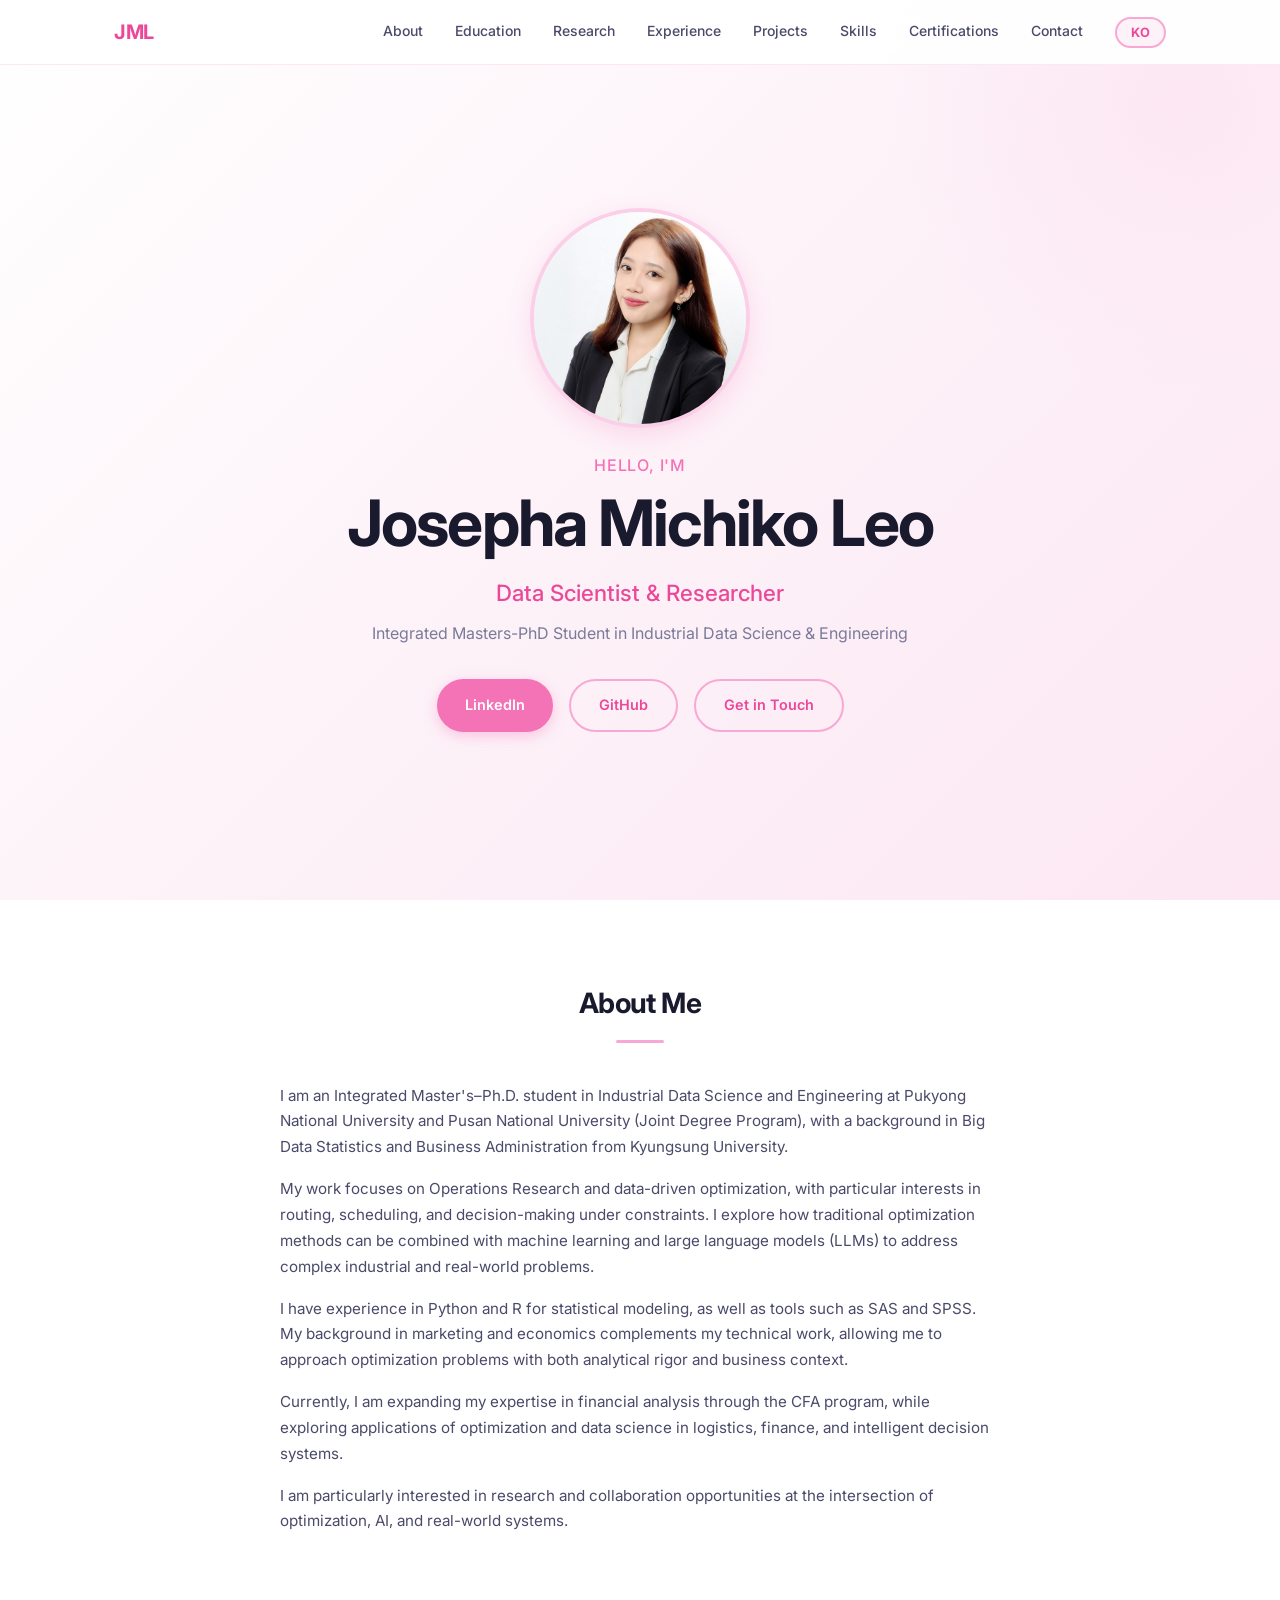
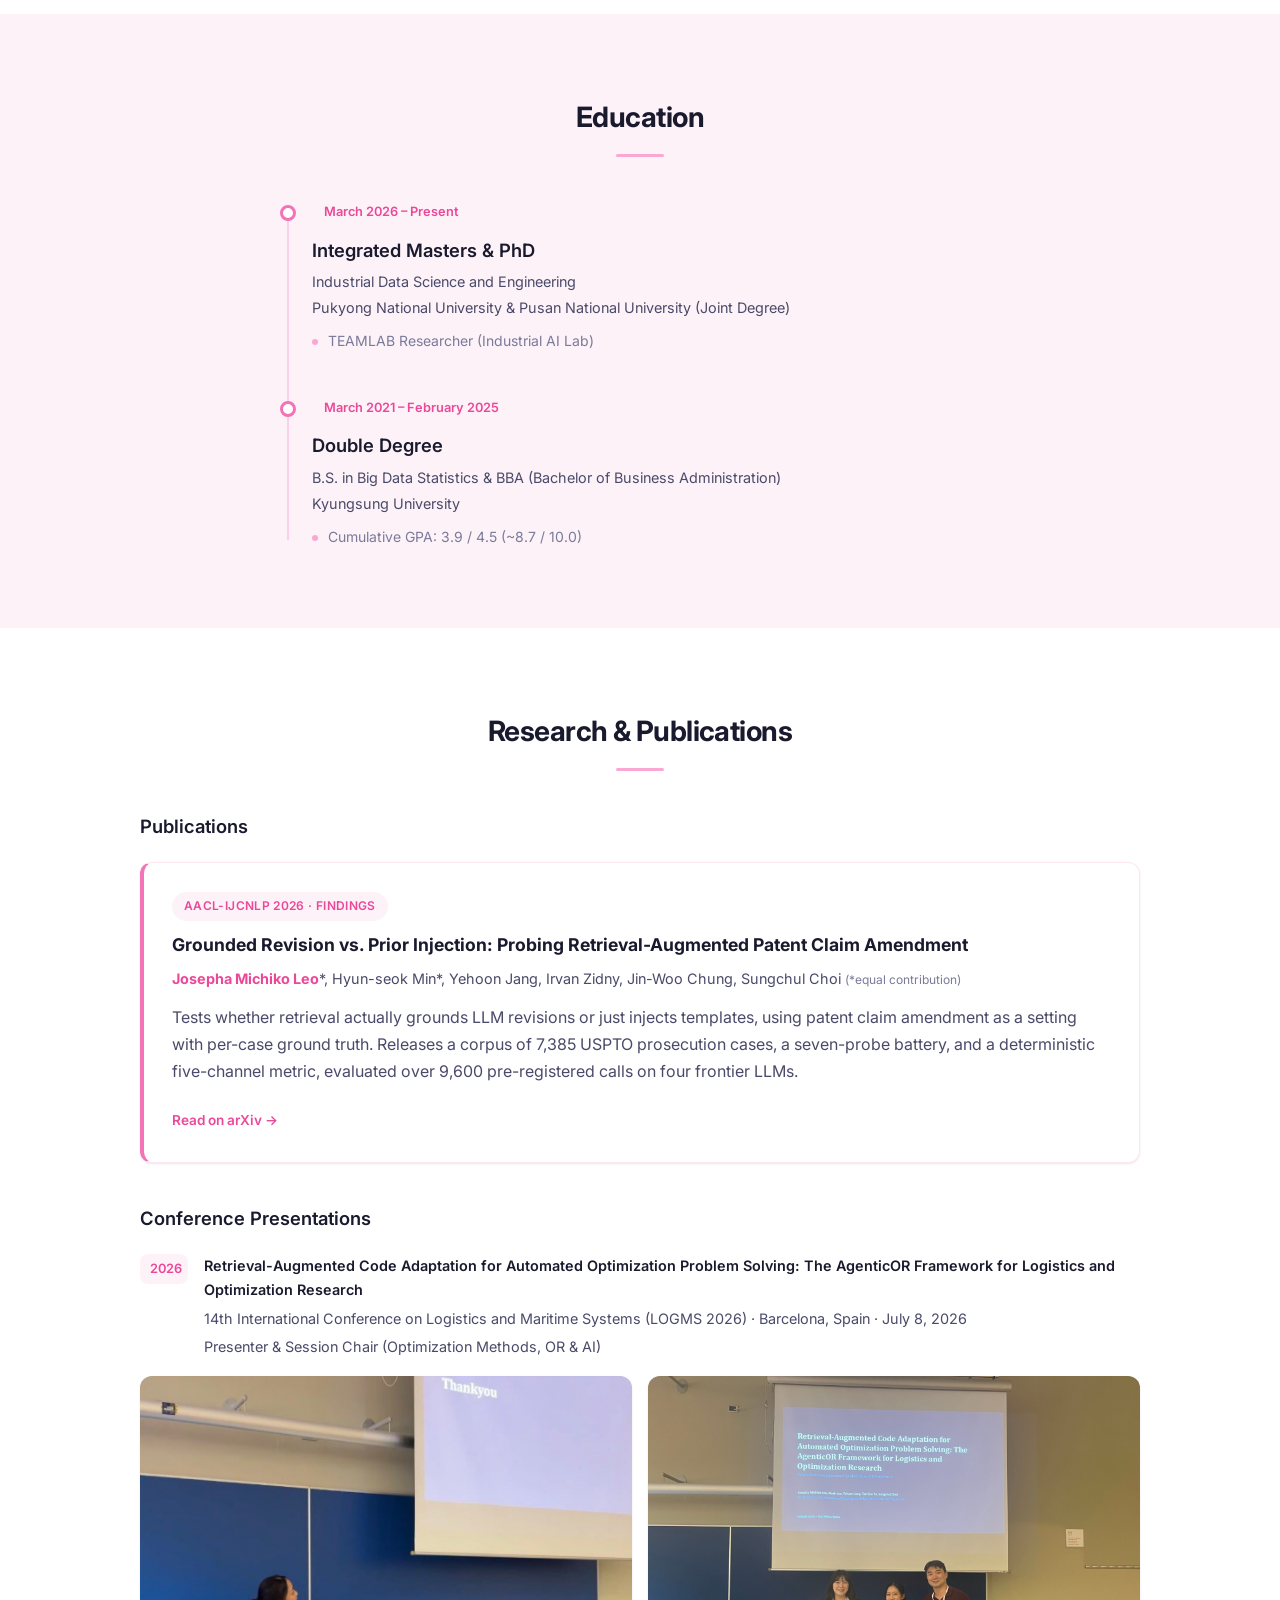
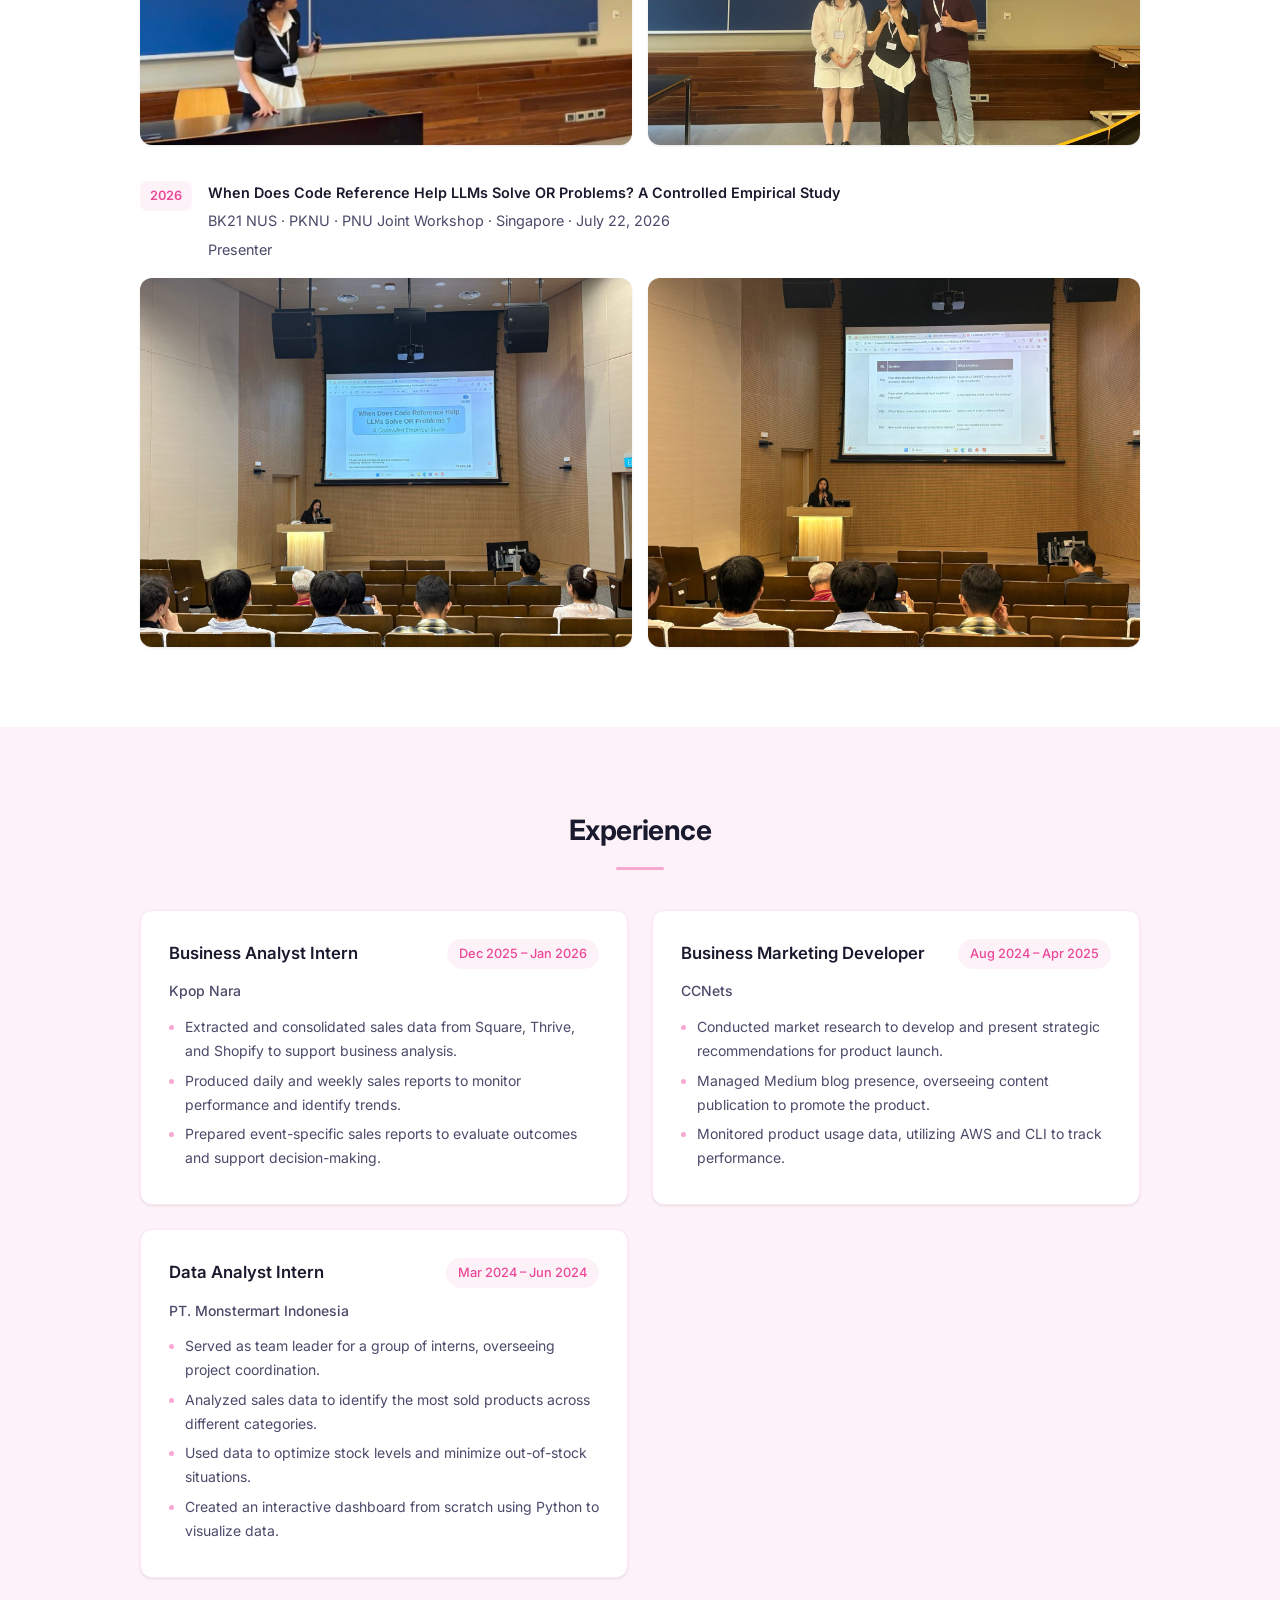
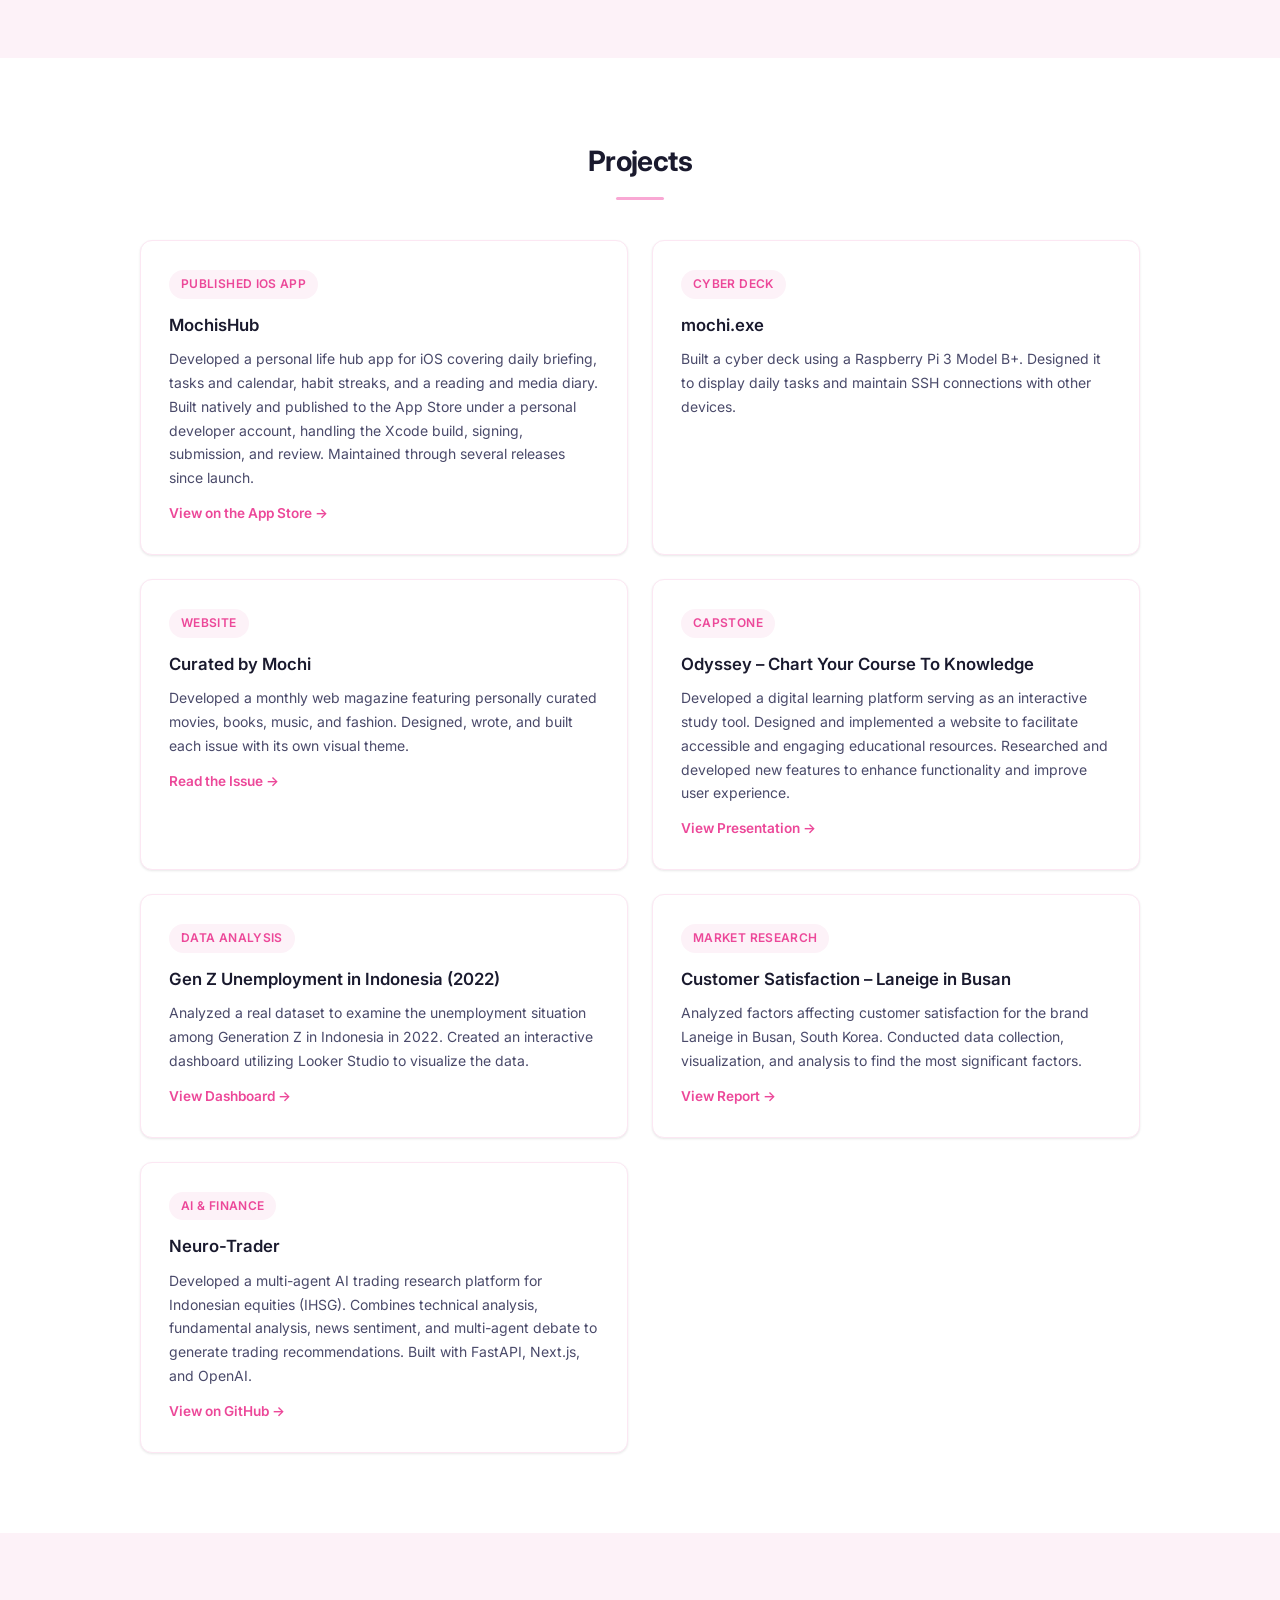
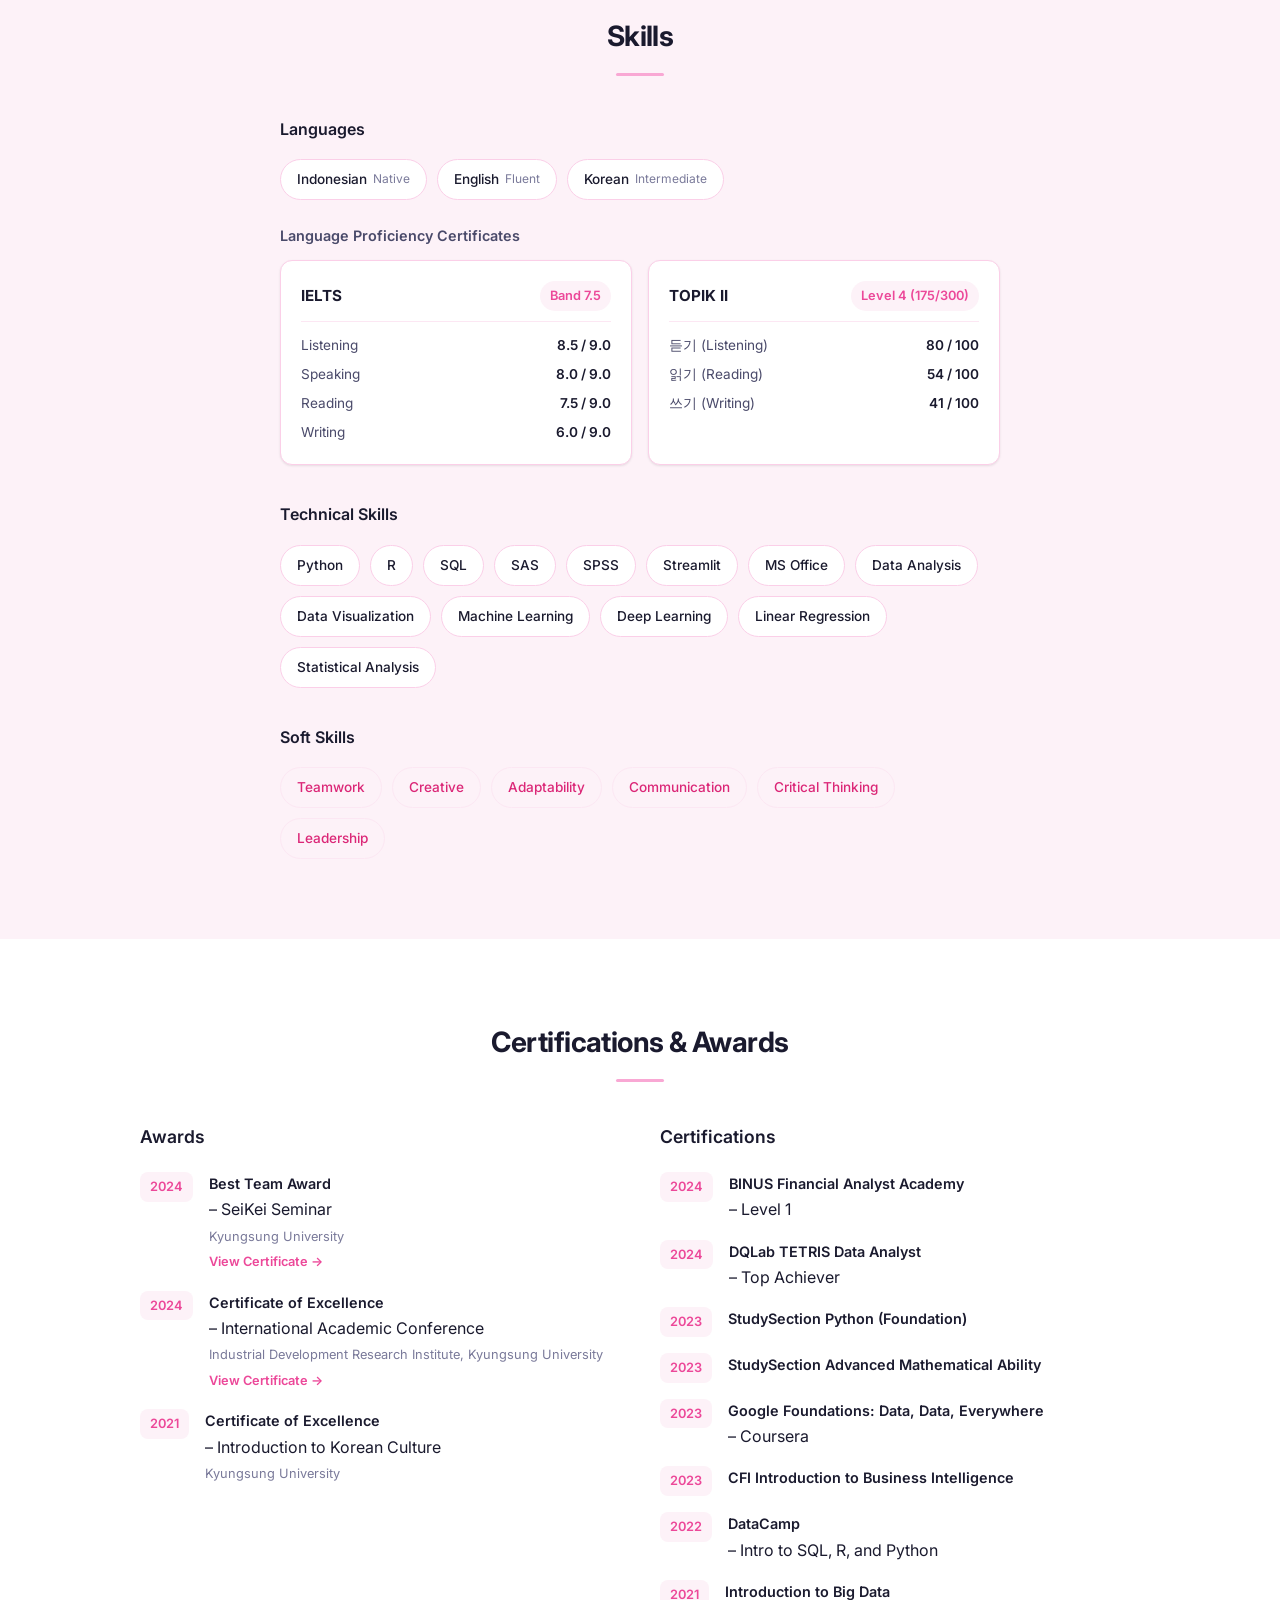
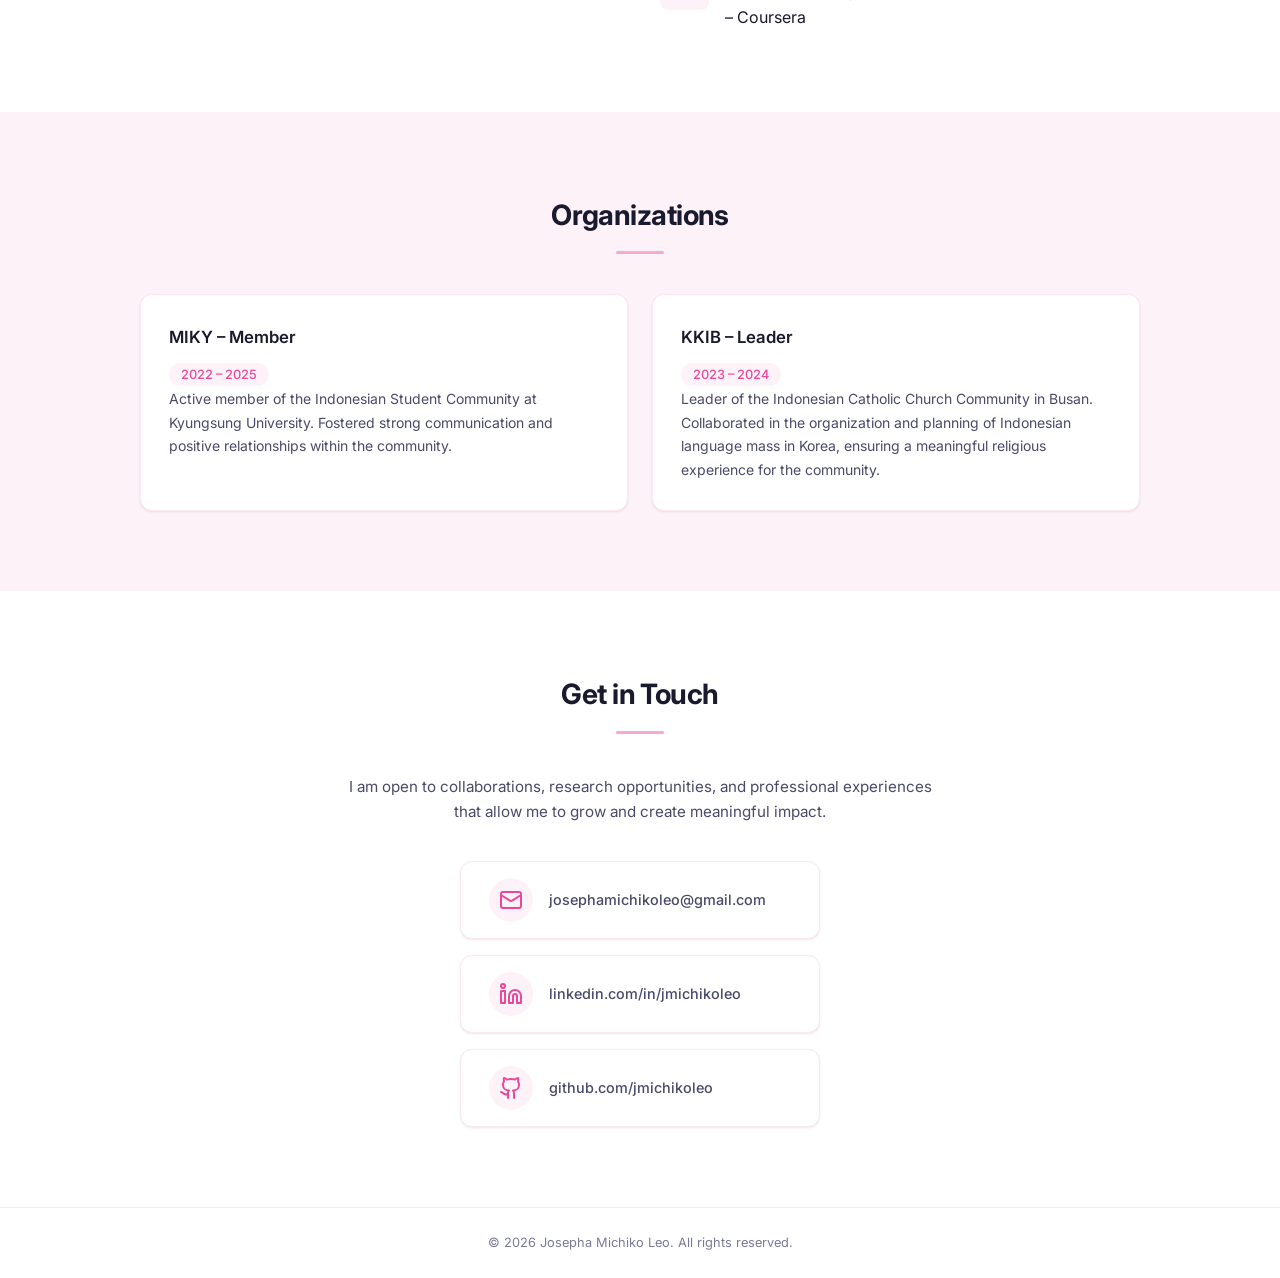
==== index.html @ e50568e0 "Match MochisHub, mochi.exe, Curated wording to resume style of other projects Co-Authored-By: Claude" ====
<!DOCTYPE html>
<html lang="en">
<head>
  <meta charset="UTF-8">
  <meta name="viewport" content="width=device-width, initial-scale=1.0">
  <title>Josepha Michiko Leo | Data Scientist & Researcher</title>
  <link rel="stylesheet" href="style.css">
  <link rel="preconnect" href="https://fonts.googleapis.com">
  <link rel="preconnect" href="https://fonts.gstatic.com" crossorigin>
  <link href="https://fonts.googleapis.com/css2?family=Inter:wght@300;400;500;600;700&display=swap" rel="stylesheet">
</head>
<body>

  <!-- Navigation -->
  <nav class="navbar" id="navbar">
    <div class="nav-container">
      <a href="#hero" class="nav-logo">JML</a>
      <button class="nav-toggle" id="navToggle" aria-label="Toggle navigation">
        <span></span>
        <span></span>
        <span></span>
      </button>
      <ul class="nav-links" id="navLinks">
        <li><a href="#about" data-i18n="nav.about">About</a></li>
        <li><a href="#education" data-i18n="nav.education">Education</a></li>
        <li><a href="#research" data-i18n="nav.research">Research</a></li>
        <li><a href="#experience" data-i18n="nav.experience">Experience</a></li>
        <li><a href="#projects" data-i18n="nav.projects">Projects</a></li>
        <li><a href="#skills" data-i18n="nav.skills">Skills</a></li>
        <li><a href="#certifications" data-i18n="nav.certifications">Certifications</a></li>
        <li><a href="#contact" data-i18n="nav.contact">Contact</a></li>
        <li>
          <button class="lang-toggle" id="langToggle" aria-label="Translate to Korean">
            <span class="lang-toggle-text">KO</span>
          </button>
        </li>
      </ul>
    </div>
  </nav>

  <!-- Hero -->
  <section class="hero" id="hero">
    <div class="hero-content">
      <div class="hero-photo">
        <img src="assets/profilepicture-web.jpg" alt="Josepha Michiko Leo">
      </div>
      <p class="hero-greeting" data-i18n="hero.greeting">Hello, I'm</p>
      <h1 class="hero-name">Josepha Michiko Leo</h1>
      <p class="hero-title" data-i18n="hero.title">Data Scientist & Researcher</p>
      <p class="hero-subtitle" data-i18n="hero.subtitle">Integrated Masters-PhD Student in Industrial Data Science & Engineering</p>
      <div class="hero-links">
        <a href="https://www.linkedin.com/in/jmichikoleo/" target="_blank" class="btn btn-primary">LinkedIn</a>
        <a href="https://github.com/jmichikoleo" target="_blank" class="btn btn-outline">GitHub</a>
        <a href="mailto:josephamichikoleo@gmail.com" class="btn btn-outline" data-i18n="hero.contact">Get in Touch</a>
      </div>
    </div>
    <div class="hero-decoration"></div>
  </section>

  <!-- About -->
  <section class="section" id="about">
    <div class="container">
      <h2 class="section-title" data-i18n="about.title">About Me</h2>
      <div class="about-content">
        <p data-i18n="about.p1">I am an Integrated Master's&ndash;Ph.D. student in Industrial Data Science and Engineering at Pukyong National University and Pusan National University (Joint Degree Program), with a background in Big Data Statistics and Business Administration from Kyungsung University.</p>
        <p data-i18n="about.p2">My work focuses on Operations Research and data-driven optimization, with particular interests in routing, scheduling, and decision-making under constraints. I explore how traditional optimization methods can be combined with machine learning and large language models (LLMs) to address complex industrial and real-world problems.</p>
        <p data-i18n="about.p3">I have experience in Python and R for statistical modeling, as well as tools such as SAS and SPSS. My background in marketing and economics complements my technical work, allowing me to approach optimization problems with both analytical rigor and business context.</p>
        <p data-i18n="about.p4">Currently, I am expanding my expertise in financial analysis through the CFA program, while exploring applications of optimization and data science in logistics, finance, and intelligent decision systems.</p>
        <p data-i18n="about.p5">I am particularly interested in research and collaboration opportunities at the intersection of optimization, AI, and real-world systems.</p>
      </div>
    </div>
  </section>

  <!-- Education -->
  <section class="section section-alt" id="education">
    <div class="container">
      <h2 class="section-title" data-i18n="edu.title">Education</h2>
      <div class="timeline">
        <div class="timeline-item fade-in">
          <div class="timeline-marker"></div>
          <div class="timeline-content">
            <span class="timeline-date" data-i18n="edu.date1">March 2026 &ndash; Present</span>
            <h3 data-i18n="edu.degree1">Integrated Masters & PhD</h3>
            <p class="timeline-place" data-i18n="edu.field1">Industrial Data Science and Engineering</p>
            <p class="timeline-place" data-i18n="edu.school1">Pukyong National University & Pusan National University (Joint Degree)</p>
            <ul>
              <li data-i18n="edu.detail1">TEAMLAB Researcher (Industrial AI Lab)</li>
            </ul>
          </div>
        </div>
        <div class="timeline-item fade-in">
          <div class="timeline-marker"></div>
          <div class="timeline-content">
            <span class="timeline-date" data-i18n="edu.date2">March 2021 &ndash; February 2025</span>
            <h3 data-i18n="edu.degree2">Double Degree</h3>
            <p class="timeline-place" data-i18n="edu.field2">B.S. in Big Data Statistics & BBA (Bachelor of Business Administration)</p>
            <p class="timeline-place" data-i18n="edu.school2">Kyungsung University</p>
            <ul>
              <li data-i18n="edu.detail2">Cumulative GPA: 3.9 / 4.5 (~8.7 / 10.0)</li>
            </ul>
          </div>
        </div>
      </div>
    </div>
  </section>

  <!-- Research & Publications -->
  <section class="section" id="research">
    <div class="container">
      <h2 class="section-title" data-i18n="research.title">Research & Publications</h2>

      <h3 class="subsection-title" data-i18n="research.pubs">Publications</h3>
      <div class="pub-card fade-in">
        <div class="card-tag" data-i18n="research.pub1.venue">AACL-IJCNLP 2026 &middot; Findings</div>
        <h3>Grounded Revision vs. Prior Injection: Probing Retrieval-Augmented Patent Claim Amendment</h3>
        <p class="pub-authors"><strong>Josepha Michiko Leo</strong>*, Hyun-seok Min*, Yehoon Jang, Irvan Zidny, Jin-Woo Chung, Sungchul Choi <small>(*equal contribution)</small></p>
        <p data-i18n="research.pub1.desc">Tests whether retrieval actually grounds LLM revisions or just injects templates, using patent claim amendment as a setting with per-case ground truth. Releases a corpus of 7,385 USPTO prosecution cases, a seven-probe battery, and a deterministic five-channel metric, evaluated over 9,600 pre-registered calls on four frontier LLMs.</p>
        <a href="https://arxiv.org/abs/2609.36550" target="_blank" class="card-link" data-i18n="research.pub1.link">Read on arXiv &rarr;</a>
      </div>

      <h3 class="subsection-title" data-i18n="research.talks">Conference Presentations</h3>
      <div class="talk-list">
        <div class="talk fade-in">
          <div class="cert-item">
            <span class="cert-year">2026</span>
            <div>
              <strong>Retrieval-Augmented Code Adaptation for Automated Optimization Problem Solving: The AgenticOR Framework for Logistics and Optimization Research</strong>
              <p data-i18n="research.talk1.venue">14th International Conference on Logistics and Maritime Systems (LOGMS 2026) &middot; Barcelona, Spain &middot; July 8, 2026</p>
              <p data-i18n="research.talk1.role">Presenter &amp; Session Chair (Optimization Methods, OR &amp; AI)</p>
            </div>
          </div>
          <div class="photo-gallery">
            <figure><img src="assets/conference/logms-2026-talk.jpg" alt="Presenting at LOGMS 2026 in Barcelona" loading="lazy"></figure>
            <figure><img src="assets/conference/logms-2026-team.jpg" alt="With co-authors after the LOGMS 2026 talk" loading="lazy"></figure>
          </div>
        </div>
        <div class="talk fade-in">
          <div class="cert-item">
            <span class="cert-year">2026</span>
            <div>
              <strong>When Does Code Reference Help LLMs Solve OR Problems? A Controlled Empirical Study</strong>
              <p data-i18n="research.talk2.venue">BK21 NUS &middot; PKNU &middot; PNU Joint Workshop &middot; Singapore &middot; July 22, 2026</p>
              <p data-i18n="research.talk2.role">Presenter</p>
            </div>
          </div>
          <div class="photo-gallery">
            <figure><img src="assets/conference/bk21-singapore-title.jpg" alt="Presenting at the BK21 workshop in Singapore" loading="lazy"></figure>
            <figure><img src="assets/conference/bk21-singapore-talk.jpg" alt="Presenting research questions at the BK21 workshop" loading="lazy"></figure>
          </div>
        </div>
      </div>
    </div>
  </section>

  <!-- Experience -->
  <section class="section section-alt" id="experience">
    <div class="container">
      <h2 class="section-title" data-i18n="exp.title">Experience</h2>
      <div class="cards">
        <div class="card fade-in">
          <div class="card-header">
            <h3 data-i18n="exp.role1">Business Analyst Intern</h3>
            <span class="card-date" data-i18n="exp.date1">Dec 2025 &ndash; Jan 2026</span>
          </div>
          <p class="card-company">Kpop Nara</p>
          <ul>
            <li data-i18n="exp.task1a">Extracted and consolidated sales data from Square, Thrive, and Shopify to support business analysis.</li>
            <li data-i18n="exp.task1b">Produced daily and weekly sales reports to monitor performance and identify trends.</li>
            <li data-i18n="exp.task1c">Prepared event-specific sales reports to evaluate outcomes and support decision-making.</li>
          </ul>
        </div>
        <div class="card fade-in">
          <div class="card-header">
            <h3 data-i18n="exp.role2">Business Marketing Developer</h3>
            <span class="card-date" data-i18n="exp.date2">Aug 2024 &ndash; Apr 2025</span>
          </div>
          <p class="card-company">CCNets</p>
          <ul>
            <li data-i18n="exp.task2a">Conducted market research to develop and present strategic recommendations for product launch.</li>
            <li data-i18n="exp.task2b">Managed Medium blog presence, overseeing content publication to promote the product.</li>
            <li data-i18n="exp.task2c">Monitored product usage data, utilizing AWS and CLI to track performance.</li>
          </ul>
        </div>
        <div class="card fade-in">
          <div class="card-header">
            <h3 data-i18n="exp.role3">Data Analyst Intern</h3>
            <span class="card-date" data-i18n="exp.date3">Mar 2024 &ndash; Jun 2024</span>
          </div>
          <p class="card-company">PT. Monstermart Indonesia</p>
          <ul>
            <li data-i18n="exp.task3a">Served as team leader for a group of interns, overseeing project coordination.</li>
            <li data-i18n="exp.task3b">Analyzed sales data to identify the most sold products across different categories.</li>
            <li data-i18n="exp.task3c">Used data to optimize stock levels and minimize out-of-stock situations.</li>
            <li data-i18n="exp.task3d">Created an interactive dashboard from scratch using Python to visualize data.</li>
          </ul>
        </div>
      </div>
    </div>
  </section>

  <!-- Projects -->
  <section class="section" id="projects">
    <div class="container">
      <h2 class="section-title" data-i18n="proj.title">Projects</h2>
      <div class="cards">
          <div class="card fade-in">
          <div class="card-tag" data-i18n="proj.tag6">Published iOS App</div>
          <h3 data-i18n="proj.name6">MochisHub</h3>
          <p data-i18n="proj.desc6">Developed a personal life hub app for iOS covering daily briefing, tasks and calendar, habit streaks, and a reading and media diary. Built natively and published to the App Store under a personal developer account, handling the Xcode build, signing, submission, and review. Maintained through several releases since launch.</p>
          <a href="https://apps.apple.com/kr/app/mochishub/id6780851975" target="_blank" class="card-link" data-i18n="proj.link6">View on the App Store &rarr;</a>
        </div>
        <div class="card fade-in">
          <div class="card-tag" data-i18n="proj.tag7">Cyber Deck</div>
          <h3>mochi.exe</h3>
          <p data-i18n="proj.desc7">Built a cyber deck using a Raspberry Pi 3 Model B+. Designed it to display daily tasks and maintain SSH connections with other devices.</p>
        </div>
        <div class="card fade-in">
          <div class="card-tag" data-i18n="proj.tag8">Website</div>
          <h3>Curated by Mochi</h3>
          <p data-i18n="proj.desc8">Developed a monthly web magazine featuring personally curated movies, books, music, and fashion. Designed, wrote, and built each issue with its own visual theme.</p>
          <a href="https://curated-by-mochi.vercel.app" target="_blank" class="card-link" data-i18n="proj.link8">Read the Issue &rarr;</a>
        </div>
        <div class="card fade-in">
          <div class="card-tag" data-i18n="proj.tag1">Capstone</div>
          <h3 data-i18n="proj.name1">Odyssey &ndash; Chart Your Course To Knowledge</h3>
          <p data-i18n="proj.desc1">Developed a digital learning platform serving as an interactive study tool. Designed and implemented a website to facilitate accessible and engaging educational resources. Researched and developed new features to enhance functionality and improve user experience.</p>
          <a href="assets/Organization%20and%20Distribution%20System%20for%20Education.pdf" target="_blank" class="card-link" data-i18n="proj.link1">View Presentation &rarr;</a>
        </div>
        <div class="card fade-in">
          <div class="card-tag" data-i18n="proj.tag2">Data Analysis</div>
          <h3 data-i18n="proj.name2">Gen Z Unemployment in Indonesia (2022)</h3>
          <p data-i18n="proj.desc2">Analyzed a real dataset to examine the unemployment situation among Generation Z in Indonesia in 2022. Created an interactive dashboard utilizing Looker Studio to visualize the data.</p>
          <a href="https://lookerstudio.google.com/u/0/reporting/e7862b57-f7ea-4275-b1f2-b907ab1556ac/page/tW3sD" target="_blank" class="card-link" data-i18n="proj.link2">View Dashboard &rarr;</a>
        </div>
        <div class="card fade-in">
          <div class="card-tag" data-i18n="proj.tag3">Market Research</div>
          <h3 data-i18n="proj.name3">Customer Satisfaction &ndash; Laneige in Busan</h3>
          <p data-i18n="proj.desc3">Analyzed factors affecting customer satisfaction for the brand Laneige in Busan, South Korea. Conducted data collection, visualization, and analysis to find the most significant factors.</p>
          <a href="assets/Market%20Research%20Final%20Project.pdf" target="_blank" class="card-link" data-i18n="proj.link3">View Report &rarr;</a>
        </div>
        <div class="card fade-in">
          <div class="card-tag" data-i18n="proj.tag5">AI &amp; Finance</div>
          <h3 data-i18n="proj.name5">Neuro-Trader</h3>
          <p data-i18n="proj.desc5">Developed a multi-agent AI trading research platform for Indonesian equities (IHSG). Combines technical analysis, fundamental analysis, news sentiment, and multi-agent debate to generate trading recommendations. Built with FastAPI, Next.js, and OpenAI.</p>
          <a href="https://github.com/jmichikoleo/neuro-trader" target="_blank" class="card-link" data-i18n="proj.link5">View on GitHub &rarr;</a>
        </div>
      </div>
    </div>
  </section>

  <!-- Skills -->
  <section class="section section-alt" id="skills">
    <div class="container">
      <h2 class="section-title" data-i18n="skills.title">Skills</h2>
      <div class="skills-grid">
        <div class="skills-category fade-in">
          <h3 data-i18n="skills.languages">Languages</h3>
          <div class="skill-pills">
            <span class="pill">Indonesian <small>Native</small></span>
            <span class="pill">English <small>Fluent</small></span>
            <span class="pill">Korean <small>Intermediate</small></span>
          </div>
          <div class="lang-certs">
            <h4 data-i18n="skills.langcerts">Language Proficiency Certificates</h4>
            <div class="lang-cert-cards">
              <div class="lang-cert-card">
                <div class="lang-cert-header">
                  <strong>IELTS</strong>
                  <span class="lang-cert-score">Band 7.5</span>
                </div>
                <div class="lang-cert-details">
                  <div class="score-row"><span>Listening</span><span>8.5 / 9.0</span></div>
                  <div class="score-row"><span>Speaking</span><span>8.0 / 9.0</span></div>
                  <div class="score-row"><span>Reading</span><span>7.5 / 9.0</span></div>
                  <div class="score-row"><span>Writing</span><span>6.0 / 9.0</span></div>
                </div>
              </div>
              <div class="lang-cert-card">
                <div class="lang-cert-header">
                  <strong>TOPIK II</strong>
                  <span class="lang-cert-score">Level 4 (175/300)</span>
                </div>
                <div class="lang-cert-details">
                  <div class="score-row"><span>듣기 (Listening)</span><span>80 / 100</span></div>
                  <div class="score-row"><span>읽기 (Reading)</span><span>54 / 100</span></div>
                  <div class="score-row"><span>쓰기 (Writing)</span><span>41 / 100</span></div>
                </div>
              </div>
            </div>
          </div>
        </div>
        <div class="skills-category fade-in">
          <h3 data-i18n="skills.technical">Technical Skills</h3>
          <div class="skill-pills">
            <span class="pill">Python</span>
            <span class="pill">R</span>
            <span class="pill">SQL</span>
            <span class="pill">SAS</span>
            <span class="pill">SPSS</span>
            <span class="pill">Streamlit</span>
            <span class="pill">MS Office</span>
            <span class="pill">Data Analysis</span>
            <span class="pill">Data Visualization</span>
            <span class="pill">Machine Learning</span>
            <span class="pill">Deep Learning</span>
            <span class="pill">Linear Regression</span>
            <span class="pill">Statistical Analysis</span>
          </div>
        </div>
        <div class="skills-category fade-in">
          <h3 data-i18n="skills.soft">Soft Skills</h3>
          <div class="skill-pills">
            <span class="pill pill-soft">Teamwork</span>
            <span class="pill pill-soft">Creative</span>
            <span class="pill pill-soft">Adaptability</span>
            <span class="pill pill-soft">Communication</span>
            <span class="pill pill-soft">Critical Thinking</span>
            <span class="pill pill-soft">Leadership</span>
          </div>
        </div>
      </div>
    </div>
  </section>

  <!-- Certifications & Awards -->
  <section class="section" id="certifications">
    <div class="container">
      <h2 class="section-title" data-i18n="cert.title">Certifications & Awards</h2>
      <div class="cert-grid">
        <div class="cert-column fade-in">
          <h3 data-i18n="cert.awards">Awards</h3>
          <div class="cert-list">
            <div class="cert-item">
              <span class="cert-year">2024</span>
              <div>
                <strong>Best Team Award</strong> &ndash; SeiKei Seminar
                <p>Kyungsung University</p>
                <a href="assets/%EC%84%B8%EC%9D%B4%EC%BC%80%EC%9D%B4%20%EB%B0%9C%ED%91%9C.pdf" target="_blank" class="cert-link">View Certificate &rarr;</a>
              </div>
            </div>
            <div class="cert-item">
              <span class="cert-year">2024</span>
              <div>
                <strong>Certificate of Excellence</strong> &ndash; International Academic Conference
                <p>Industrial Development Research Institute, Kyungsung University</p>
                <a href="assets/%EC%9A%B0%EC%88%98%EC%83%81.jpg" target="_blank" class="cert-link">View Certificate &rarr;</a>
              </div>
            </div>
            <div class="cert-item">
              <span class="cert-year">2021</span>
              <div>
                <strong>Certificate of Excellence</strong> &ndash; Introduction to Korean Culture
                <p>Kyungsung University</p>
              </div>
            </div>
          </div>
        </div>
        <div class="cert-column fade-in">
          <h3 data-i18n="cert.certs">Certifications</h3>
          <div class="cert-list">
            <div class="cert-item">
              <span class="cert-year">2024</span>
              <div><strong>BINUS Financial Analyst Academy</strong> &ndash; Level 1</div>
            </div>
            <div class="cert-item">
              <span class="cert-year">2024</span>
              <div><strong>DQLab TETRIS Data Analyst</strong> &ndash; Top Achiever</div>
            </div>
            <div class="cert-item">
              <span class="cert-year">2023</span>
              <div><strong>StudySection Python (Foundation)</strong></div>
            </div>
            <div class="cert-item">
              <span class="cert-year">2023</span>
              <div><strong>StudySection Advanced Mathematical Ability</strong></div>
            </div>
            <div class="cert-item">
              <span class="cert-year">2023</span>
              <div><strong>Google Foundations: Data, Data, Everywhere</strong> &ndash; Coursera</div>
            </div>
            <div class="cert-item">
              <span class="cert-year">2023</span>
              <div><strong>CFI Introduction to Business Intelligence</strong></div>
            </div>
            <div class="cert-item">
              <span class="cert-year">2022</span>
              <div><strong>DataCamp</strong> &ndash; Intro to SQL, R, and Python</div>
            </div>
            <div class="cert-item">
              <span class="cert-year">2021</span>
              <div><strong>Introduction to Big Data</strong> &ndash; Coursera</div>
            </div>
          </div>
        </div>
      </div>
    </div>
  </section>

  <!-- Organizations -->
  <section class="section section-alt" id="organizations">
    <div class="container">
      <h2 class="section-title" data-i18n="org.title">Organizations</h2>
      <div class="cards cards-small">
        <div class="card fade-in">
          <h3 data-i18n="org.name1">MIKY &ndash; Member</h3>
          <span class="card-date">2022 &ndash; 2025</span>
          <p data-i18n="org.desc1">Active member of the Indonesian Student Community at Kyungsung University. Fostered strong communication and positive relationships within the community.</p>
        </div>
        <div class="card fade-in">
          <h3 data-i18n="org.name2">KKIB &ndash; Leader</h3>
          <span class="card-date">2023 &ndash; 2024</span>
          <p data-i18n="org.desc2">Leader of the Indonesian Catholic Church Community in Busan. Collaborated in the organization and planning of Indonesian language mass in Korea, ensuring a meaningful religious experience for the community.</p>
        </div>
      </div>
    </div>
  </section>

  <!-- Contact -->
  <section class="section" id="contact">
    <div class="container">
      <h2 class="section-title" data-i18n="contact.title">Get in Touch</h2>
      <p class="contact-text" data-i18n="contact.text">I am open to collaborations, research opportunities, and professional experiences that allow me to grow and create meaningful impact.</p>
      <div class="contact-links">
        <a href="mailto:josephamichikoleo@gmail.com" class="contact-item">
          <div class="contact-icon">
            <svg xmlns="http://www.w3.org/2000/svg" width="24" height="24" viewBox="0 0 24 24" fill="none" stroke="currentColor" stroke-width="2" stroke-linecap="round" stroke-linejoin="round"><rect width="20" height="16" x="2" y="4" rx="2"/><path d="m22 7-8.97 5.7a1.94 1.94 0 0 1-2.06 0L2 7"/></svg>
          </div>
          <span>josephamichikoleo@gmail.com</span>
        </a>
        <a href="https://www.linkedin.com/in/jmichikoleo/" target="_blank" class="contact-item">
          <div class="contact-icon">
            <svg xmlns="http://www.w3.org/2000/svg" width="24" height="24" viewBox="0 0 24 24" fill="none" stroke="currentColor" stroke-width="2" stroke-linecap="round" stroke-linejoin="round"><path d="M16 8a6 6 0 0 1 6 6v7h-4v-7a2 2 0 0 0-2-2 2 2 0 0 0-2 2v7h-4v-7a6 6 0 0 1 6-6z"/><rect width="4" height="12" x="2" y="9"/><circle cx="4" cy="4" r="2"/></svg>
          </div>
          <span>linkedin.com/in/jmichikoleo</span>
        </a>
        <a href="https://github.com/jmichikoleo" target="_blank" class="contact-item">
          <div class="contact-icon">
            <svg xmlns="http://www.w3.org/2000/svg" width="24" height="24" viewBox="0 0 24 24" fill="none" stroke="currentColor" stroke-width="2" stroke-linecap="round" stroke-linejoin="round"><path d="M15 22v-4a4.8 4.8 0 0 0-1-3.5c3 0 6-2 6-5.5.08-1.25-.27-2.48-1-3.5.28-1.15.28-2.35 0-3.5 0 0-1 0-3 1.5-2.64-.5-5.36-.5-8 0C6 2 5 2 5 2c-.3 1.15-.3 2.35 0 3.5A5.403 5.403 0 0 0 4 9c0 3.5 3 5.5 6 5.5-.39.49-.68 1.05-.85 1.65-.17.6-.22 1.23-.15 1.85v4"/><path d="M9 18c-4.51 2-5-2-7-2"/></svg>
          </div>
          <span>github.com/jmichikoleo</span>
        </a>
      </div>
    </div>
  </section>

  <!-- Footer -->
  <footer class="footer">
    <p data-i18n="footer.text">&copy; 2026 Josepha Michiko Leo. All rights reserved.</p>
  </footer>

  <script src="script.js"></script>
</body>
</html>
---- style.css ----
/* ===== Variables ===== */
:root {
  --pink-50: #fdf2f8;
  --pink-100: #fce7f3;
  --pink-200: #fbcfe8;
  --pink-300: #f9a8d4;
  --pink-400: #f472b6;
  --pink-500: #ec4899;
  --pink-600: #db2777;
  --text-dark: #1a1a2e;
  --text-medium: #4a4a6a;
  --text-light: #7a7a9a;
  --white: #ffffff;
  --bg-alt: #fdf2f8;
  --border: #fce7f3;
  --shadow: 0 1px 3px rgba(0, 0, 0, 0.06), 0 1px 2px rgba(0, 0, 0, 0.04);
  --shadow-md: 0 4px 6px rgba(0, 0, 0, 0.04), 0 2px 4px rgba(0, 0, 0, 0.03);
  --shadow-lg: 0 10px 25px rgba(236, 72, 153, 0.08), 0 4px 10px rgba(0, 0, 0, 0.04);
  --radius: 12px;
  --transition: 0.3s ease;
}

/* ===== Reset & Base ===== */
*,
*::before,
*::after {
  margin: 0;
  padding: 0;
  box-sizing: border-box;
}

html {
  scroll-behavior: smooth;
  scroll-padding-top: 80px;
}

body {
  font-family: 'Inter', -apple-system, BlinkMacSystemFont, 'Segoe UI', sans-serif;
  color: var(--text-dark);
  line-height: 1.7;
  background: var(--white);
  -webkit-font-smoothing: antialiased;
}

a {
  text-decoration: none;
  color: inherit;
}

ul {
  list-style: none;
}

/* ===== Navbar ===== */
.navbar {
  position: fixed;
  top: 0;
  left: 0;
  right: 0;
  z-index: 1000;
  background: rgba(255, 255, 255, 0.92);
  backdrop-filter: blur(12px);
  border-bottom: 1px solid var(--border);
  transition: var(--transition);
}

.nav-container {
  max-width: 1100px;
  margin: 0 auto;
  padding: 0 24px;
  display: flex;
  align-items: center;
  justify-content: space-between;
  height: 64px;
}

.nav-logo {
  font-weight: 700;
  font-size: 1.25rem;
  color: var(--pink-500);
  letter-spacing: -0.02em;
}

.nav-links {
  display: flex;
  gap: 32px;
}

.nav-links a {
  font-size: 0.875rem;
  font-weight: 500;
  color: var(--text-medium);
  transition: color var(--transition);
  position: relative;
}

.nav-links a::after {
  content: '';
  position: absolute;
  bottom: -4px;
  left: 0;
  width: 0;
  height: 2px;
  background: var(--pink-400);
  border-radius: 1px;
  transition: width var(--transition);
}

.nav-links a:hover {
  color: var(--pink-500);
}

.nav-links a:hover::after {
  width: 100%;
}

.nav-toggle {
  display: none;
  flex-direction: column;
  gap: 5px;
  background: none;
  border: none;
  cursor: pointer;
  padding: 4px;
}

.nav-toggle span {
  width: 24px;
  height: 2px;
  background: var(--text-dark);
  border-radius: 2px;
  transition: var(--transition);
}

/* ===== Language Toggle ===== */
.lang-toggle {
  display: inline-flex;
  align-items: center;
  justify-content: center;
  background: var(--pink-50);
  border: 2px solid var(--pink-300);
  border-radius: 50px;
  padding: 6px 14px;
  cursor: pointer;
  transition: all var(--transition);
  font-family: inherit;
}

.lang-toggle:hover {
  background: var(--pink-100);
  border-color: var(--pink-400);
  transform: translateY(-1px);
}

.lang-toggle.active {
  background: var(--pink-400);
  border-color: var(--pink-500);
}

.lang-toggle.active .lang-toggle-text {
  color: var(--white);
}

.lang-toggle-text {
  font-size: 0.8rem;
  font-weight: 700;
  color: var(--pink-500);
  letter-spacing: 0.03em;
}

/* ===== Hero ===== */
.hero {
  min-height: 100vh;
  display: flex;
  align-items: center;
  justify-content: center;
  text-align: center;
  padding: 120px 24px 80px;
  position: relative;
  background: linear-gradient(135deg, var(--white) 0%, var(--pink-50) 50%, var(--pink-100) 100%);
  overflow: hidden;
}

.hero-decoration {
  position: absolute;
  top: -200px;
  right: -200px;
  width: 600px;
  height: 600px;
  border-radius: 50%;
  background: radial-gradient(circle, var(--pink-100) 0%, transparent 70%);
  pointer-events: none;
}

.hero-content {
  position: relative;
  z-index: 1;
}

.hero-greeting {
  font-size: 1rem;
  font-weight: 500;
  color: var(--pink-400);
  margin-bottom: 8px;
  letter-spacing: 0.05em;
  text-transform: uppercase;
}

.hero-name {
  font-size: clamp(2.5rem, 6vw, 4rem);
  font-weight: 700;
  color: var(--text-dark);
  letter-spacing: -0.03em;
  line-height: 1.1;
  margin-bottom: 16px;
}

.hero-title {
  font-size: clamp(1.1rem, 2.5vw, 1.4rem);
  font-weight: 500;
  color: var(--pink-500);
  margin-bottom: 8px;
}

.hero-subtitle {
  font-size: 1rem;
  color: var(--text-light);
  max-width: 700px;
  margin: 0 auto 32px;
}

.hero-links {
  display: flex;
  gap: 16px;
  justify-content: center;
  flex-wrap: wrap;
}

/* ===== Buttons ===== */
.btn {
  display: inline-flex;
  align-items: center;
  padding: 12px 28px;
  border-radius: 50px;
  font-size: 0.9rem;
  font-weight: 600;
  transition: all var(--transition);
  cursor: pointer;
}

.btn-primary {
  background: var(--pink-400);
  color: var(--white);
  box-shadow: 0 4px 14px rgba(244, 114, 182, 0.35);
}

.btn-primary:hover {
  background: var(--pink-500);
  transform: translateY(-2px);
  box-shadow: 0 6px 20px rgba(244, 114, 182, 0.4);
}

.btn-outline {
  border: 2px solid var(--pink-300);
  color: var(--pink-500);
  background: transparent;
}

.btn-outline:hover {
  background: var(--pink-50);
  border-color: var(--pink-400);
  transform: translateY(-2px);
}

/* ===== Sections ===== */
.section {
  padding: 80px 24px;
}

.section-alt {
  background: var(--bg-alt);
}

.container {
  max-width: 1000px;
  margin: 0 auto;
}

.section-title {
  font-size: 1.75rem;
  font-weight: 700;
  color: var(--text-dark);
  margin-bottom: 40px;
  text-align: center;
  letter-spacing: -0.02em;
  position: relative;
}

.section-title::after {
  content: '';
  display: block;
  width: 48px;
  height: 3px;
  background: var(--pink-300);
  border-radius: 2px;
  margin: 12px auto 0;
}

/* ===== About ===== */
.about-content {
  max-width: 720px;
  margin: 0 auto;
}

.about-content p {
  color: var(--text-medium);
  margin-bottom: 16px;
  font-size: 0.95rem;
}

.about-content p:last-child {
  margin-bottom: 0;
}

/* ===== Timeline (Education) ===== */
.timeline {
  position: relative;
  padding-left: 32px;
  max-width: 720px;
  margin: 0 auto;
}

.timeline::before {
  content: '';
  position: absolute;
  left: 7px;
  top: 8px;
  bottom: 8px;
  width: 2px;
  background: var(--pink-200);
}

.timeline-item {
  position: relative;
  margin-bottom: 40px;
}

.timeline-item:last-child {
  margin-bottom: 0;
}

.timeline-marker {
  position: absolute;
  left: -32px;
  top: 8px;
  width: 16px;
  height: 16px;
  border-radius: 50%;
  background: var(--white);
  border: 3px solid var(--pink-400);
  z-index: 1;
}

.timeline-date {
  display: inline-block;
  font-size: 0.8rem;
  font-weight: 600;
  color: var(--pink-500);
  background: var(--pink-50);
  padding: 4px 12px;
  border-radius: 20px;
  margin-bottom: 8px;
}

.timeline-content h3 {
  font-size: 1.15rem;
  font-weight: 600;
  margin-bottom: 4px;
}

.timeline-place {
  color: var(--text-medium);
  font-size: 0.9rem;
  margin-bottom: 2px;
}

.timeline-content ul {
  margin-top: 8px;
}

.timeline-content ul li {
  color: var(--text-light);
  font-size: 0.875rem;
  padding-left: 16px;
  position: relative;
}

.timeline-content ul li::before {
  content: '';
  position: absolute;
  left: 0;
  top: 10px;
  width: 6px;
  height: 6px;
  border-radius: 50%;
  background: var(--pink-300);
}

/* ===== Timeline Details ===== */
.timeline-details {
  margin-top: 16px;
  display: flex;
  flex-direction: column;
  gap: 14px;
}

.timeline-detail-group h4 {
  font-size: 0.85rem;
  font-weight: 600;
  color: var(--pink-500);
  margin-bottom: 6px;
}

.timeline-detail-group ul li {
  color: var(--text-medium);
  font-size: 0.85rem;
  padding-left: 16px;
  position: relative;
  margin-bottom: 4px;
}

.timeline-detail-group ul li::before {
  content: '';
  position: absolute;
  left: 0;
  top: 10px;
  width: 5px;
  height: 5px;
  border-radius: 50%;
  background: var(--pink-200);
}

/* ===== Cards ===== */
.cards {
  display: grid;
  grid-template-columns: repeat(2, 1fr);
  gap: 24px;
}

@media (max-width: 768px) {
  .cards {
    grid-template-columns: 1fr;
  }
}

.card {
  background: var(--white);
  border: 1px solid var(--border);
  border-radius: var(--radius);
  padding: 28px;
  transition: all var(--transition);
  box-shadow: var(--shadow);
}

.card:hover {
  box-shadow: var(--shadow-lg);
  transform: translateY(-3px);
  border-color: var(--pink-200);
}

.card-header {
  display: flex;
  justify-content: space-between;
  align-items: flex-start;
  flex-wrap: wrap;
  gap: 8px;
  margin-bottom: 4px;
}

.card-header h3 {
  font-size: 1.05rem;
  font-weight: 600;
}

.card-date {
  font-size: 0.8rem;
  font-weight: 500;
  color: var(--pink-500);
  background: var(--pink-50);
  padding: 4px 12px;
  border-radius: 20px;
  white-space: nowrap;
}

.card-company {
  font-size: 0.9rem;
  color: var(--text-medium);
  margin-bottom: 12px;
  font-weight: 500;
}

.card ul {
  margin-top: 8px;
}

.card ul li {
  color: var(--text-medium);
  font-size: 0.875rem;
  padding-left: 16px;
  position: relative;
  margin-bottom: 6px;
}

.card ul li::before {
  content: '';
  position: absolute;
  left: 0;
  top: 10px;
  width: 5px;
  height: 5px;
  border-radius: 50%;
  background: var(--pink-300);
}

.card-tag {
  display: inline-block;
  font-size: 0.75rem;
  font-weight: 600;
  color: var(--pink-500);
  background: var(--pink-50);
  padding: 4px 12px;
  border-radius: 20px;
  margin-bottom: 12px;
  text-transform: uppercase;
  letter-spacing: 0.03em;
}

.card h3 {
  font-size: 1.05rem;
  font-weight: 600;
  margin-bottom: 8px;
}

.card p {
  color: var(--text-medium);
  font-size: 0.875rem;
}

.cards-small {
  grid-template-columns: repeat(auto-fit, minmax(300px, 1fr));
}

/* ===== Skills ===== */
.skills-grid {
  display: grid;
  gap: 36px;
  max-width: 720px;
  margin: 0 auto;
}

.skills-category h3 {
  font-size: 1rem;
  font-weight: 600;
  margin-bottom: 16px;
  color: var(--text-dark);
}

.skill-pills {
  display: flex;
  flex-wrap: wrap;
  gap: 10px;
}

.pill {
  display: inline-flex;
  align-items: center;
  gap: 6px;
  padding: 8px 16px;
  background: var(--white);
  border: 1px solid var(--pink-200);
  border-radius: 50px;
  font-size: 0.85rem;
  font-weight: 500;
  color: var(--text-dark);
  transition: all var(--transition);
}

.pill:hover {
  background: var(--pink-50);
  border-color: var(--pink-300);
  transform: translateY(-1px);
}

.pill small {
  color: var(--text-light);
  font-weight: 400;
  font-size: 0.75rem;
}

.pill-soft {
  background: var(--pink-50);
  border-color: var(--pink-100);
  color: var(--pink-600);
}

.pill-soft:hover {
  background: var(--pink-100);
}

/* ===== Certifications ===== */
.cert-grid {
  display: grid;
  grid-template-columns: repeat(auto-fit, minmax(300px, 1fr));
  gap: 40px;
}

.cert-grid h3 {
  font-size: 1.1rem;
  font-weight: 600;
  margin-bottom: 20px;
  color: var(--text-dark);
}

.cert-list {
  display: flex;
  flex-direction: column;
  gap: 16px;
}

.cert-item {
  display: flex;
  gap: 16px;
  align-items: flex-start;
}

.cert-year {
  font-size: 0.8rem;
  font-weight: 600;
  color: var(--pink-500);
  background: var(--pink-50);
  padding: 4px 10px;
  border-radius: 8px;
  white-space: nowrap;
  min-width: 48px;
  text-align: center;
}

.cert-item strong {
  font-size: 0.9rem;
  font-weight: 600;
  display: block;
}

.cert-item p {
  font-size: 0.8rem;
  color: var(--text-light);
  margin-top: 2px;
}

/* ===== Contact ===== */
.contact-text {
  text-align: center;
  color: var(--text-medium);
  max-width: 600px;
  margin: 0 auto 36px;
  font-size: 0.95rem;
}

.contact-links {
  display: flex;
  flex-direction: column;
  align-items: center;
  gap: 16px;
}

.contact-item {
  display: flex;
  align-items: center;
  gap: 16px;
  padding: 16px 28px;
  background: var(--white);
  border: 1px solid var(--border);
  border-radius: var(--radius);
  transition: all var(--transition);
  box-shadow: var(--shadow);
  min-width: 360px;
}

.contact-item:hover {
  box-shadow: var(--shadow-lg);
  transform: translateY(-2px);
  border-color: var(--pink-200);
}

.contact-icon {
  width: 44px;
  height: 44px;
  border-radius: 50%;
  background: var(--pink-50);
  display: flex;
  align-items: center;
  justify-content: center;
  color: var(--pink-500);
  flex-shrink: 0;
}

.contact-item span {
  font-size: 0.9rem;
  font-weight: 500;
  color: var(--text-medium);
}

/* ===== Footer ===== */
.footer {
  text-align: center;
  padding: 24px;
  border-top: 1px solid var(--border);
  color: var(--text-light);
  font-size: 0.8rem;
}

/* ===== Hero Photo ===== */
.hero-photo {
  width: 220px;
  height: 220px;
  border-radius: 50%;
  overflow: hidden;
  margin: 0 auto 24px;
  border: 4px solid var(--pink-200);
  box-shadow: 0 8px 24px rgba(244, 114, 182, 0.2);
}

.hero-photo img {
  width: 100%;
  height: 100%;
  object-fit: cover;
  object-position: center center;
}

/* ===== Card Links ===== */
.card-link {
  display: inline-block;
  margin-top: 12px;
  font-size: 0.85rem;
  font-weight: 600;
  color: var(--pink-500);
  transition: color var(--transition);
}

.card-link:hover {
  color: var(--pink-600);
}

/* ===== Cert Links ===== */
.cert-link {
  display: inline-block;
  margin-top: 4px;
  font-size: 0.8rem;
  font-weight: 600;
  color: var(--pink-500);
  transition: color var(--transition);
}

.cert-link:hover {
  color: var(--pink-600);
}

/* ===== Language Cert Cards ===== */
.lang-certs {
  margin-top: 24px;
}

.lang-certs h4 {
  font-size: 0.9rem;
  font-weight: 600;
  color: var(--text-medium);
  margin-bottom: 12px;
}

.lang-cert-cards {
  display: grid;
  grid-template-columns: repeat(auto-fit, minmax(240px, 1fr));
  gap: 16px;
}

.lang-cert-card {
  background: var(--white);
  border: 1px solid var(--pink-200);
  border-radius: var(--radius);
  padding: 20px;
  box-shadow: var(--shadow);
}

.lang-cert-header {
  display: flex;
  justify-content: space-between;
  align-items: center;
  margin-bottom: 12px;
  padding-bottom: 10px;
  border-bottom: 1px solid var(--border);
}

.lang-cert-header strong {
  font-size: 0.95rem;
}

.lang-cert-score {
  font-size: 0.8rem;
  font-weight: 600;
  color: var(--pink-500);
  background: var(--pink-50);
  padding: 4px 10px;
  border-radius: 20px;
}

.lang-cert-details {
  display: flex;
  flex-direction: column;
  gap: 6px;
}

.score-row {
  display: flex;
  justify-content: space-between;
  font-size: 0.85rem;
  color: var(--text-medium);
}

.score-row span:last-child {
  font-weight: 600;
  color: var(--text-dark);
}

/* ===== Fade-in Animation ===== */
.fade-in {
  opacity: 0;
  transform: translateY(20px);
  transition: opacity 0.6s ease, transform 0.6s ease;
}

.fade-in.visible {
  opacity: 1;
  transform: translateY(0);
}

/* ===== Responsive ===== */
@media (max-width: 768px) {
  .nav-toggle {
    display: flex;
  }

  .nav-links {
    position: fixed;
    top: 64px;
    left: 0;
    right: 0;
    background: rgba(255, 255, 255, 0.97);
    backdrop-filter: blur(12px);
    flex-direction: column;
    align-items: center;
    gap: 0;
    padding: 0;
    max-height: 0;
    overflow: hidden;
    transition: max-height 0.4s ease, padding 0.4s ease;
    border-bottom: 1px solid var(--border);
  }

  .nav-links.active {
    max-height: 400px;
    padding: 16px 0;
  }

  .nav-links li {
    width: 100%;
    text-align: center;
  }

  .nav-links a {
    display: block;
    padding: 12px 24px;
  }

  .nav-links a::after {
    display: none;
  }

  .hero {
    min-height: auto;
    padding: 120px 24px 60px;
  }

  .section {
    padding: 60px 20px;
  }

  .cert-grid {
    grid-template-columns: 1fr;
  }

  .contact-item {
    min-width: auto;
    width: 100%;
    max-width: 360px;
  }

  .card-header {
    flex-direction: column;
  }
}

@media (max-width: 480px) {
  .hero-name {
    font-size: 2rem;
  }

  .hero-links {
    flex-direction: column;
    align-items: center;
  }

  .btn {
    width: 100%;
    max-width: 240px;
    justify-content: center;
  }
}

/* ===== Research & Publications ===== */
.subsection-title {
  font-size: 1.15rem;
  font-weight: 600;
  color: var(--text-dark);
  margin: 40px 0 20px;
}

.subsection-title:first-of-type {
  margin-top: 0;
}

.pub-card {
  background: var(--white);
  border: 1px solid var(--border);
  border-left: 4px solid var(--pink-400);
  border-radius: var(--radius);
  padding: 28px;
  box-shadow: var(--shadow);
  transition: all var(--transition);
}

.pub-card:hover {
  box-shadow: var(--shadow-lg);
  border-color: var(--pink-200);
  border-left-color: var(--pink-500);
}

.pub-card h3 {
  font-size: 1.1rem;
  line-height: 1.4;
  margin-bottom: 10px;
}

.pub-card p {
  color: var(--text-medium);
  margin-bottom: 12px;
}

.pub-authors {
  font-size: 0.9rem;
}

.pub-authors strong {
  color: var(--pink-500);
}

.pub-authors small {
  color: var(--text-light);
}

.talk-list .cert-item p {
  color: var(--text-medium);
  font-size: 0.9rem;
  margin-top: 4px;
}

.talk-list {
  display: flex;
  flex-direction: column;
  gap: 36px;
}

.photo-gallery {
  display: grid;
  grid-template-columns: repeat(2, 1fr);
  gap: 16px;
  margin-top: 16px;
}

.photo-gallery figure {
  margin: 0;
  border-radius: var(--radius);
  overflow: hidden;
  aspect-ratio: 4 / 3;
  background: var(--pink-50);
  box-shadow: var(--shadow);
}

.photo-gallery img {
  width: 100%;
  height: 100%;
  object-fit: cover;
  display: block;
  transition: transform var(--transition);
}

.photo-gallery figure:hover img {
  transform: scale(1.04);
}

@media (max-width: 480px) {
  .photo-gallery {
    grid-template-columns: 1fr;
  }
  .pub-card {
    padding: 20px;
  }
}
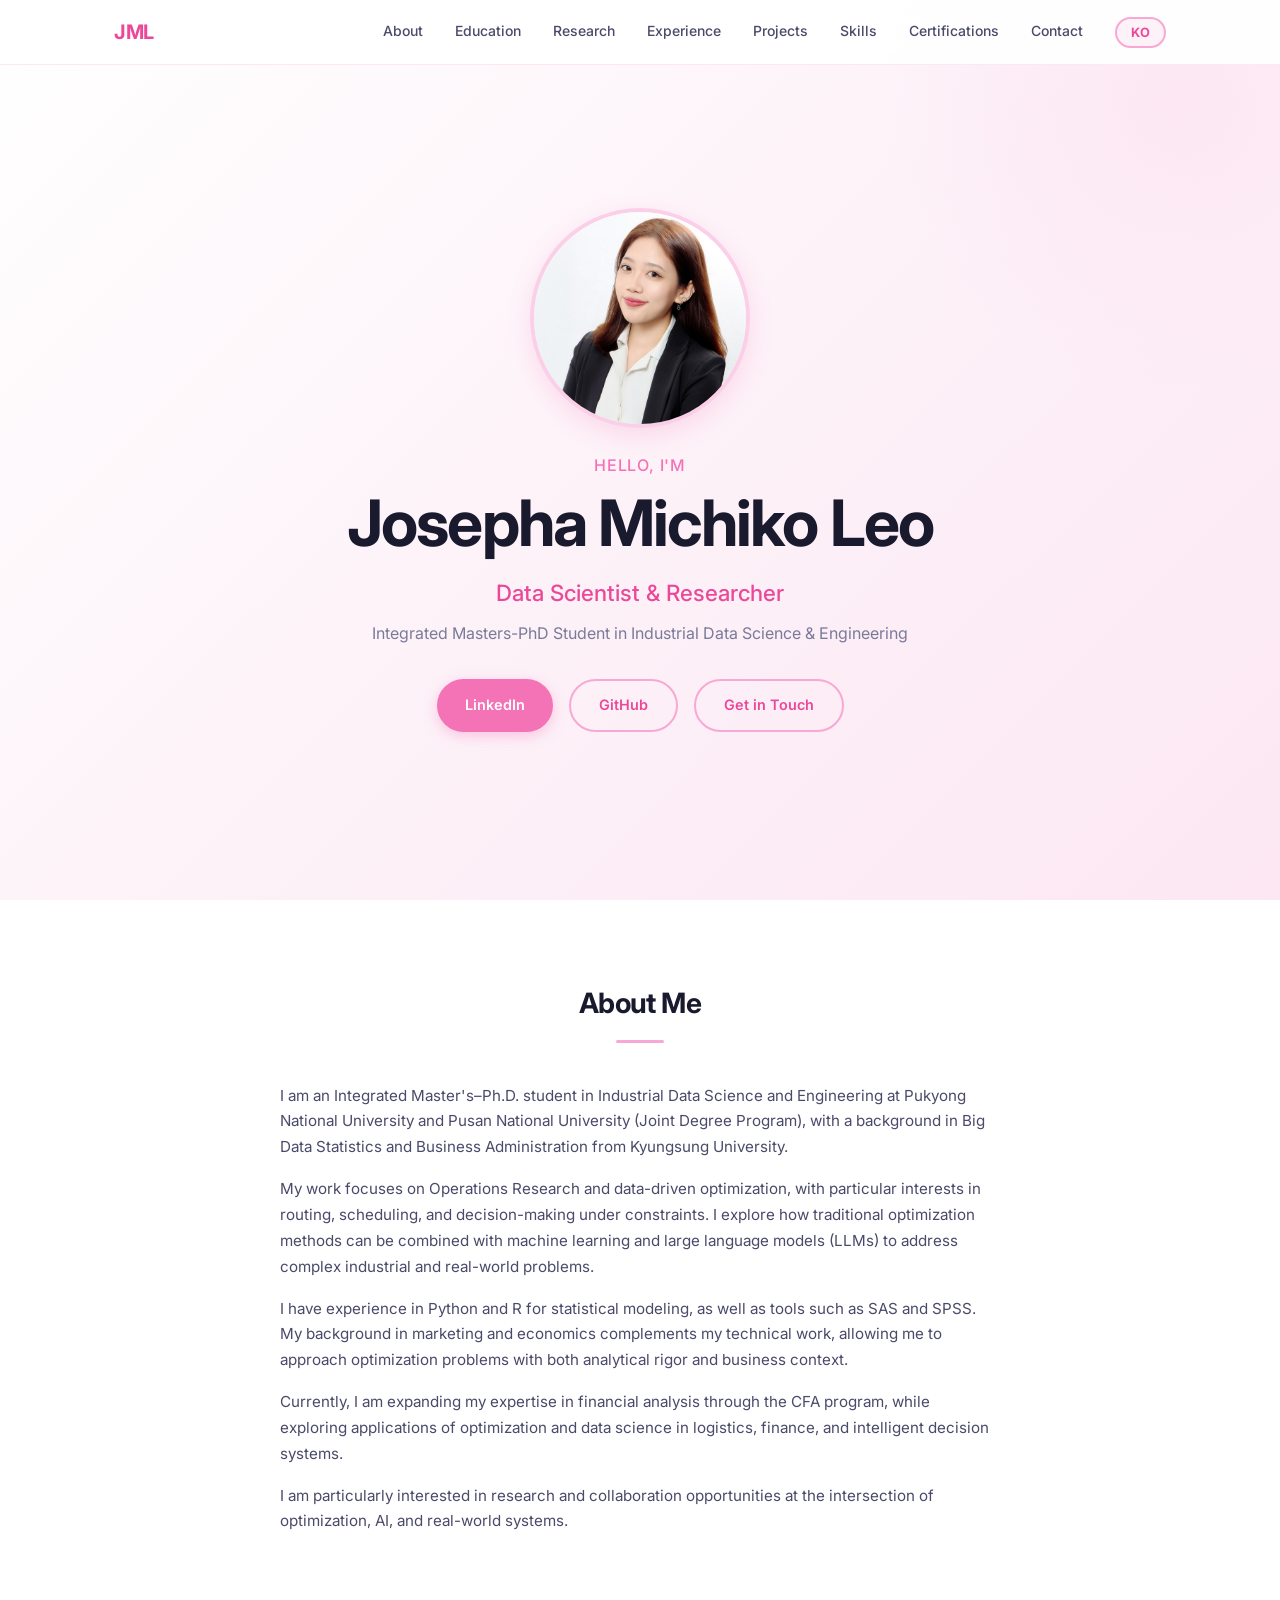
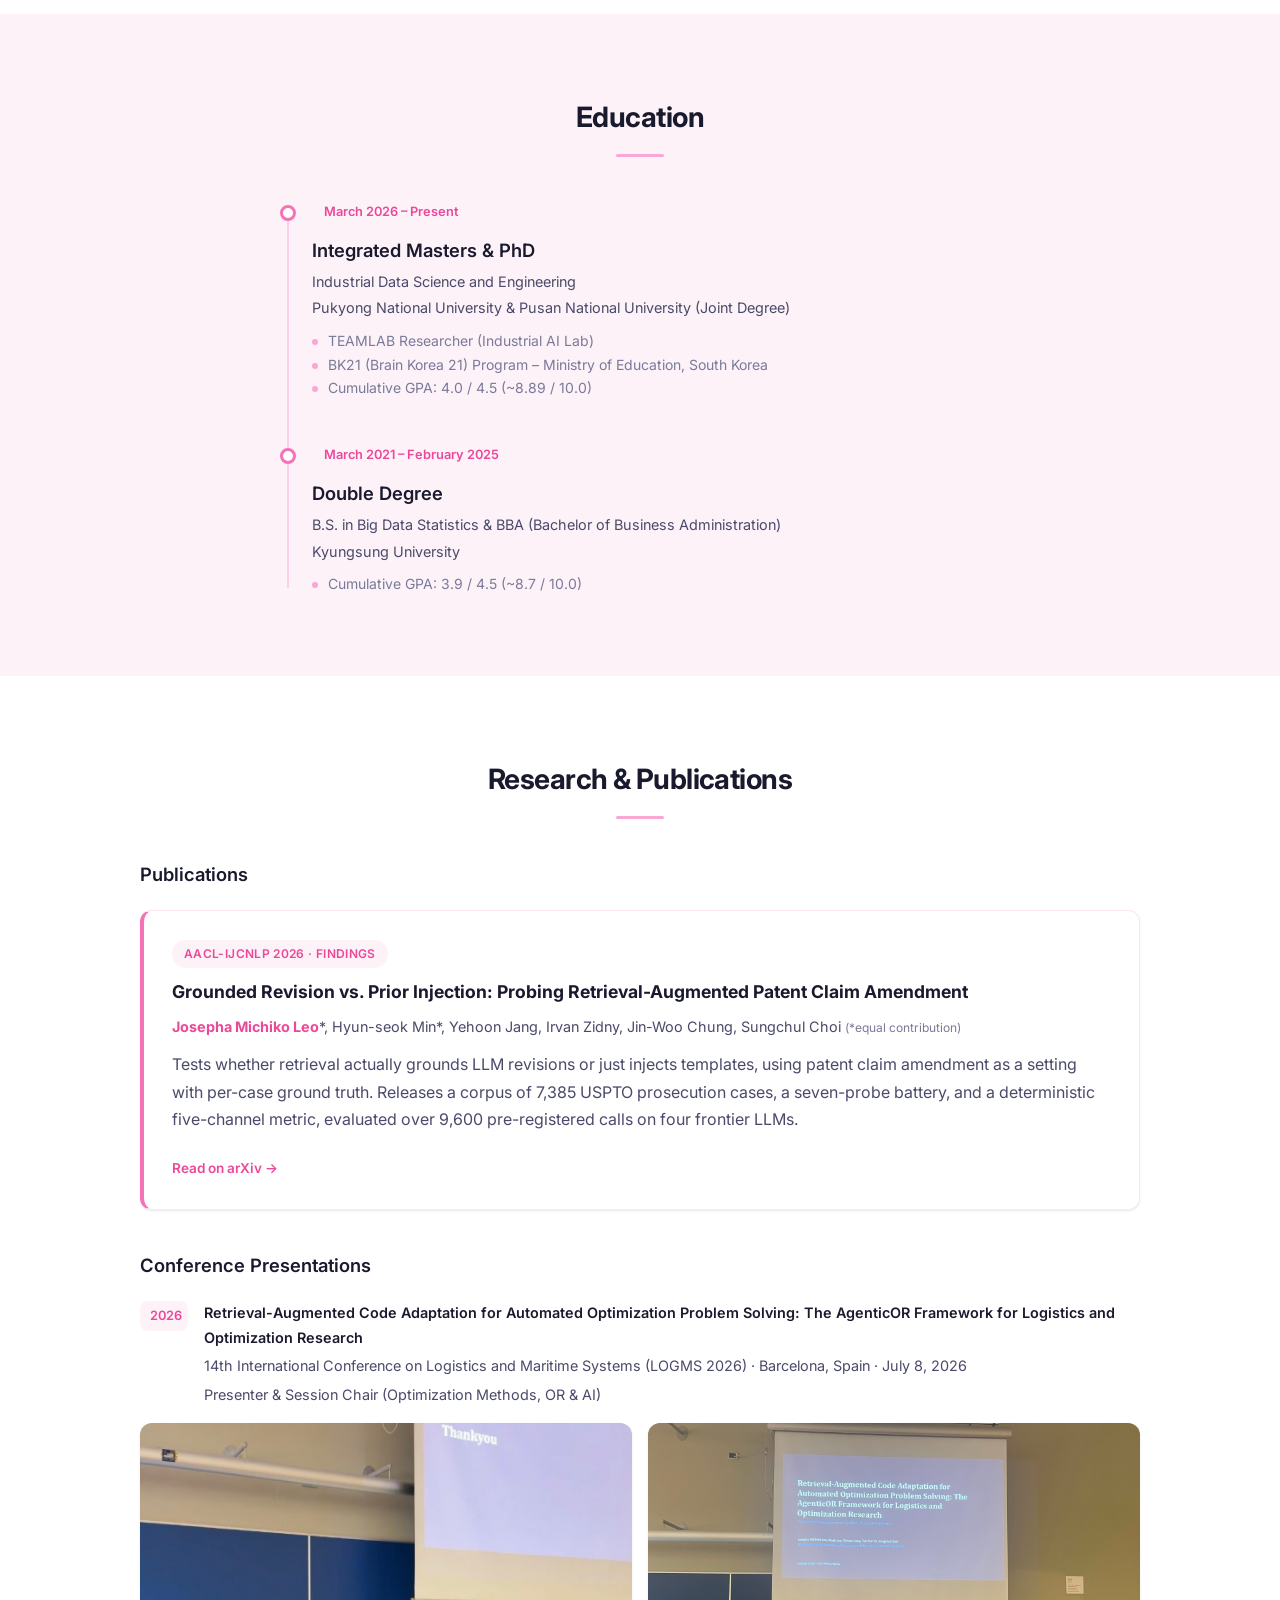
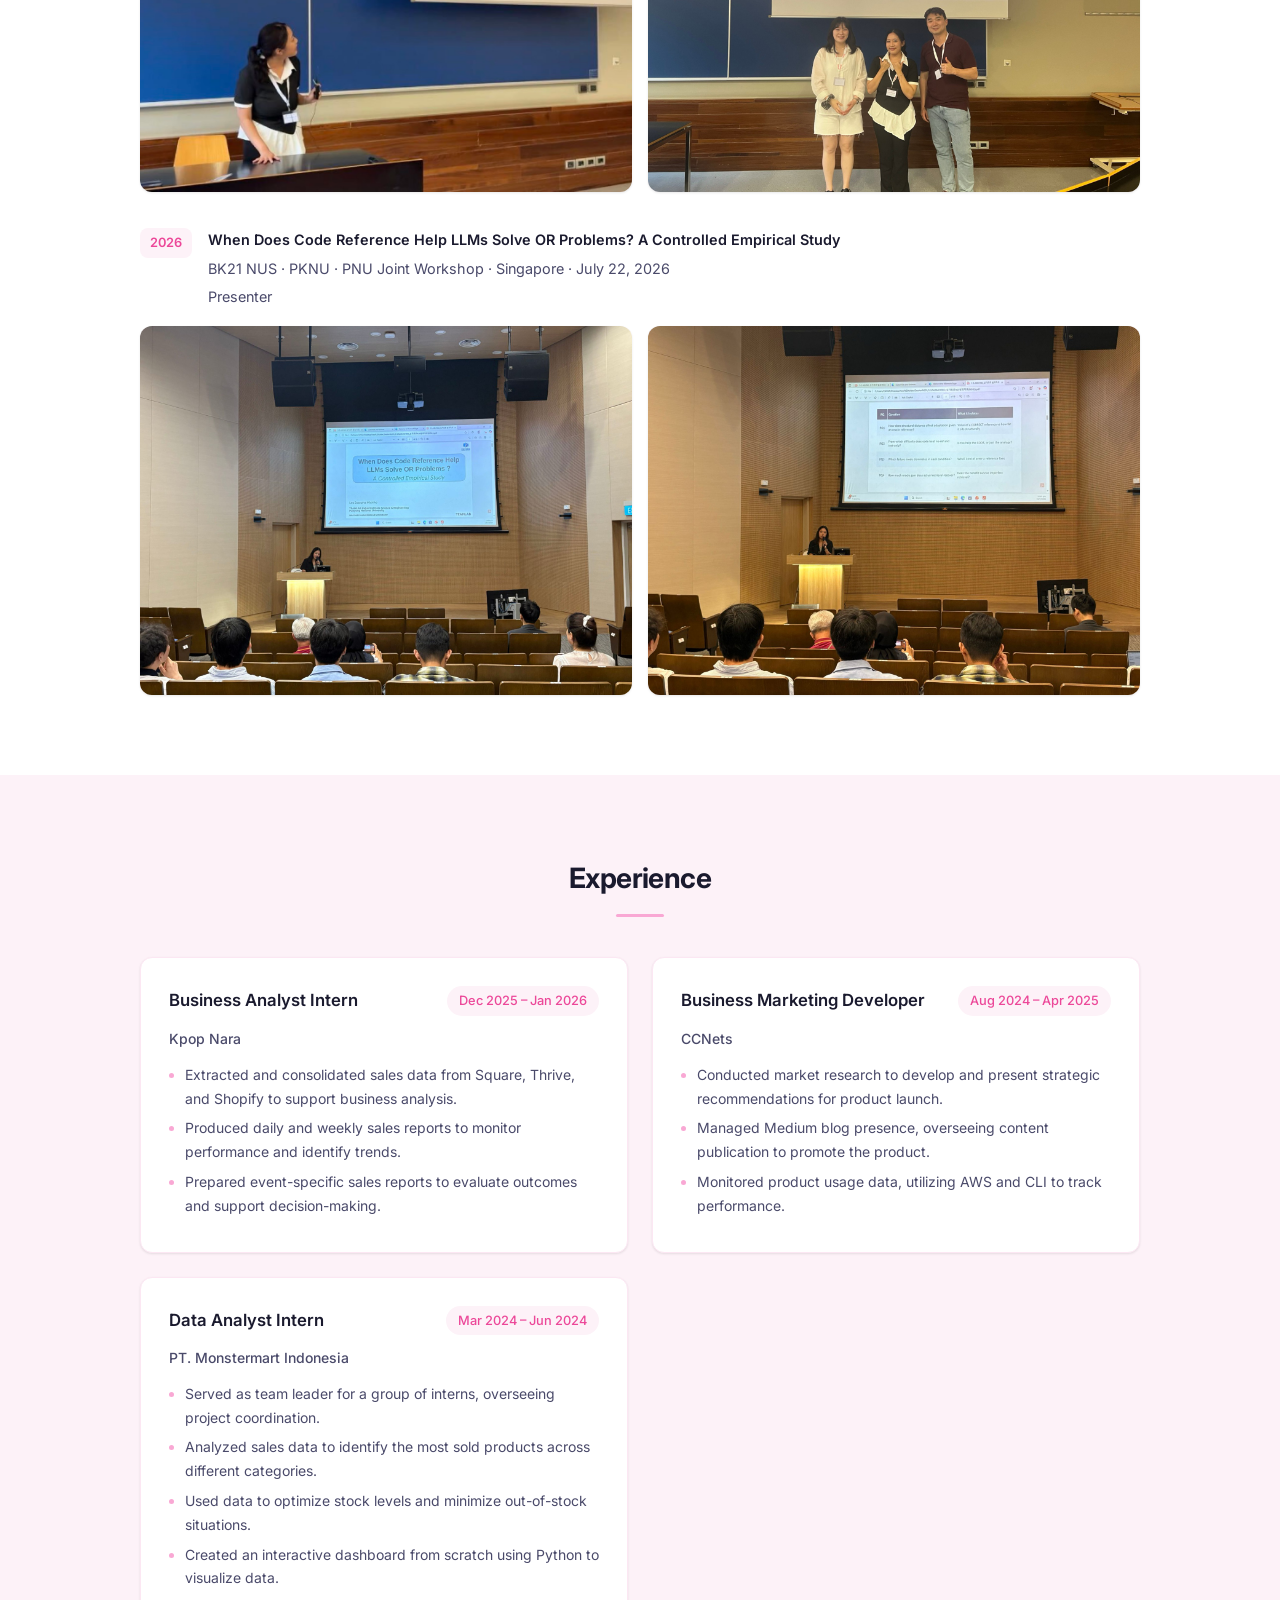
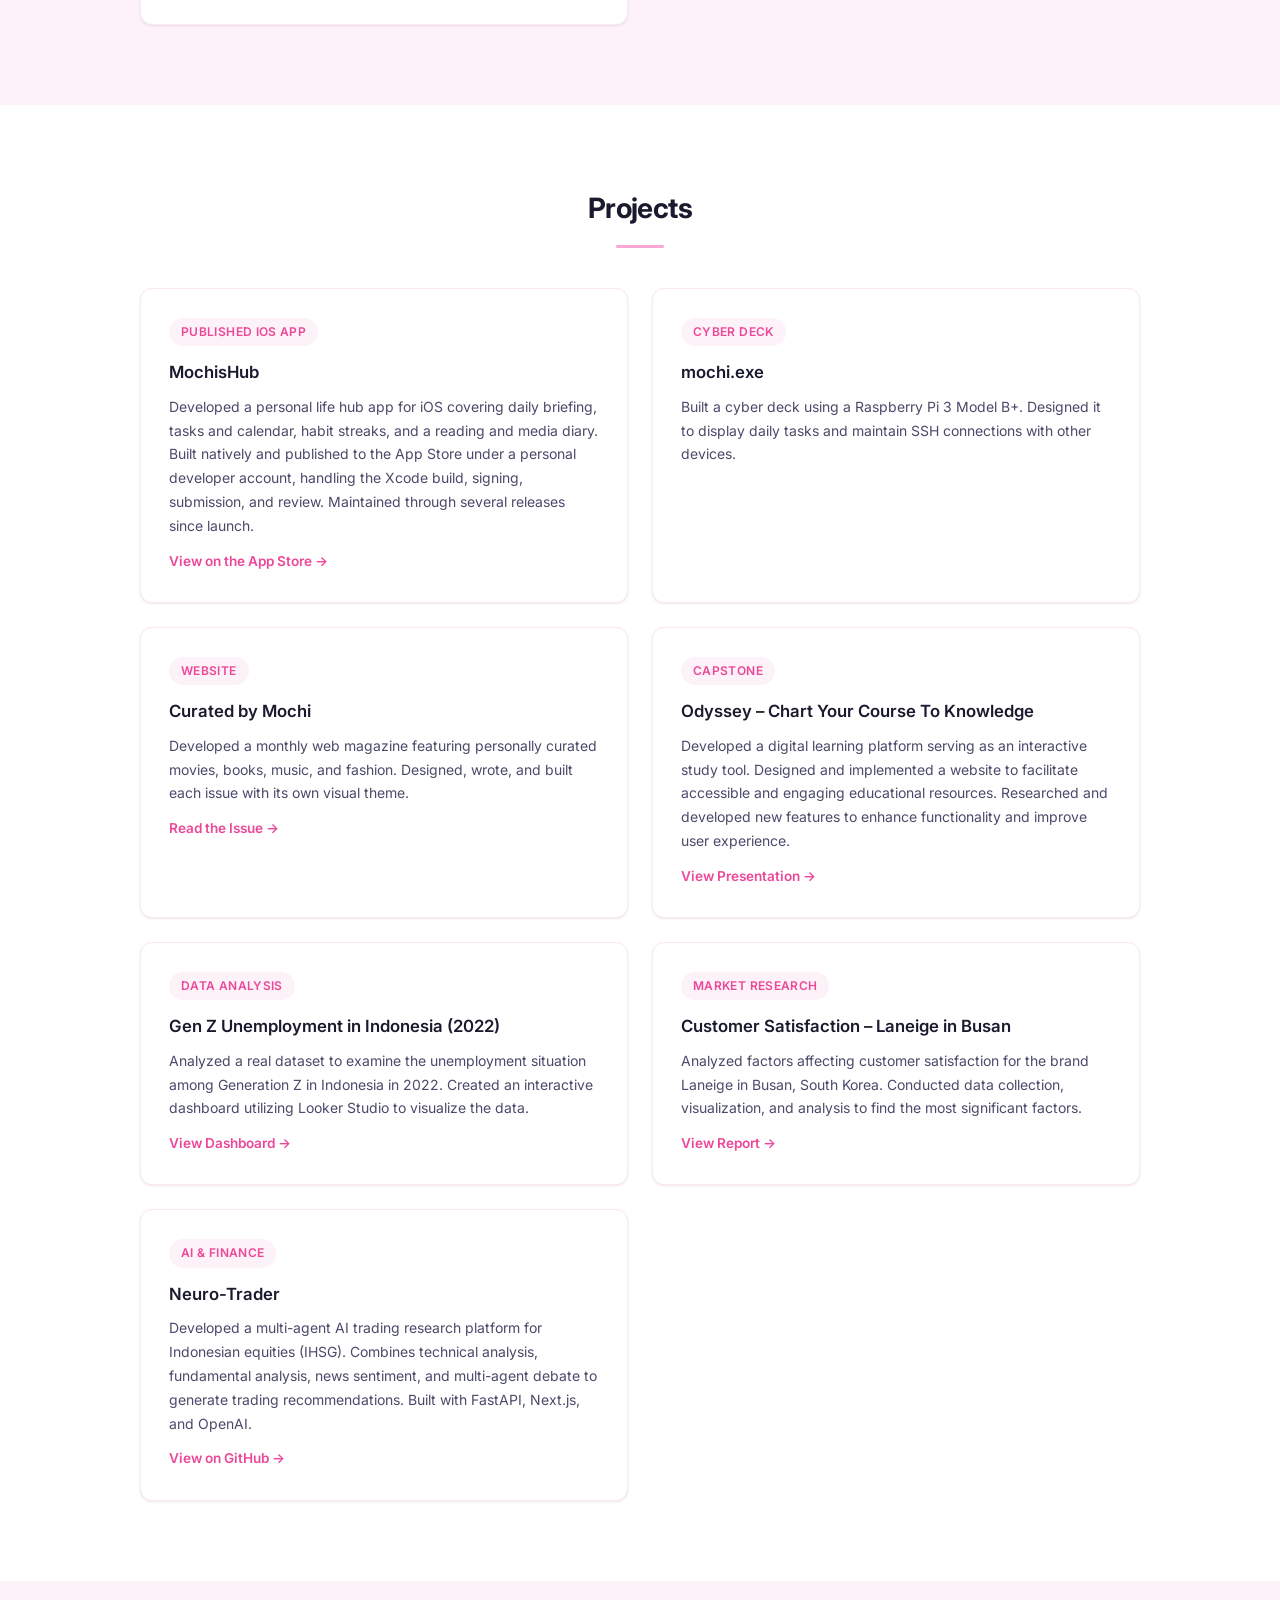
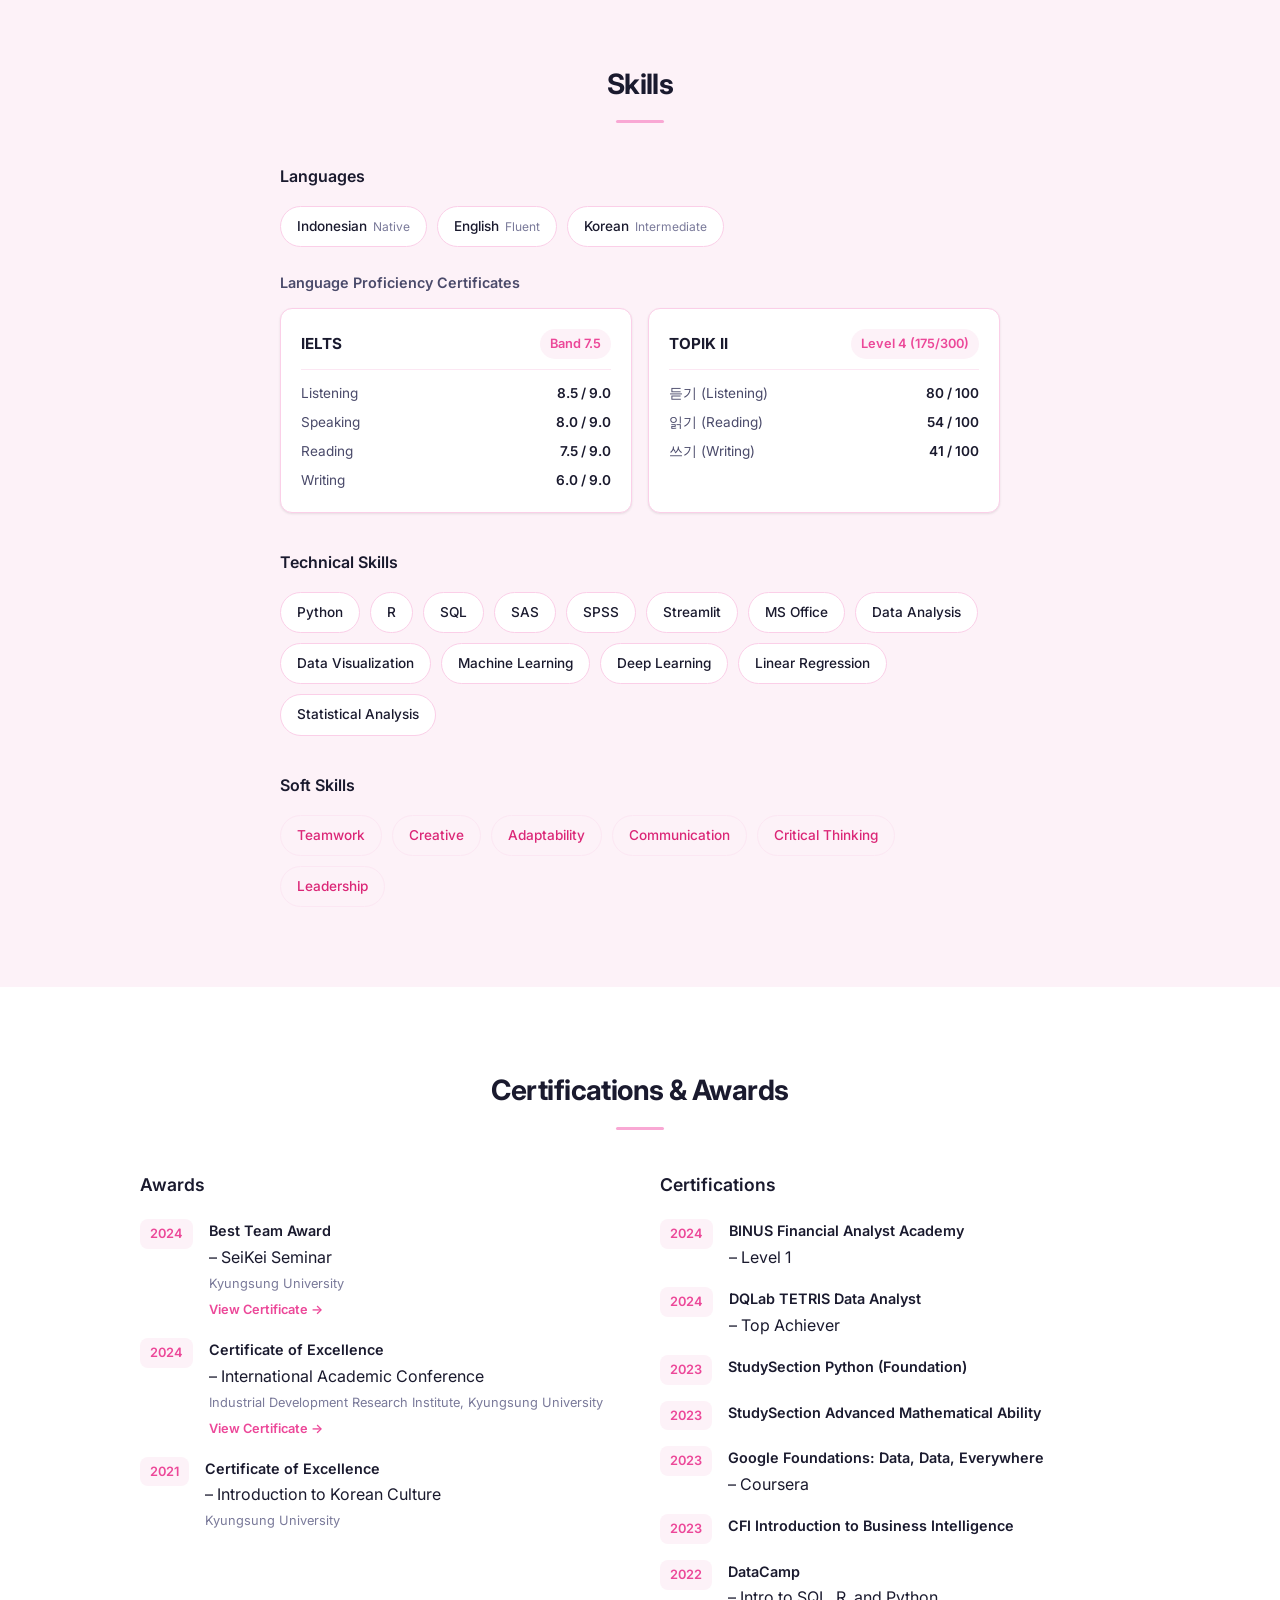
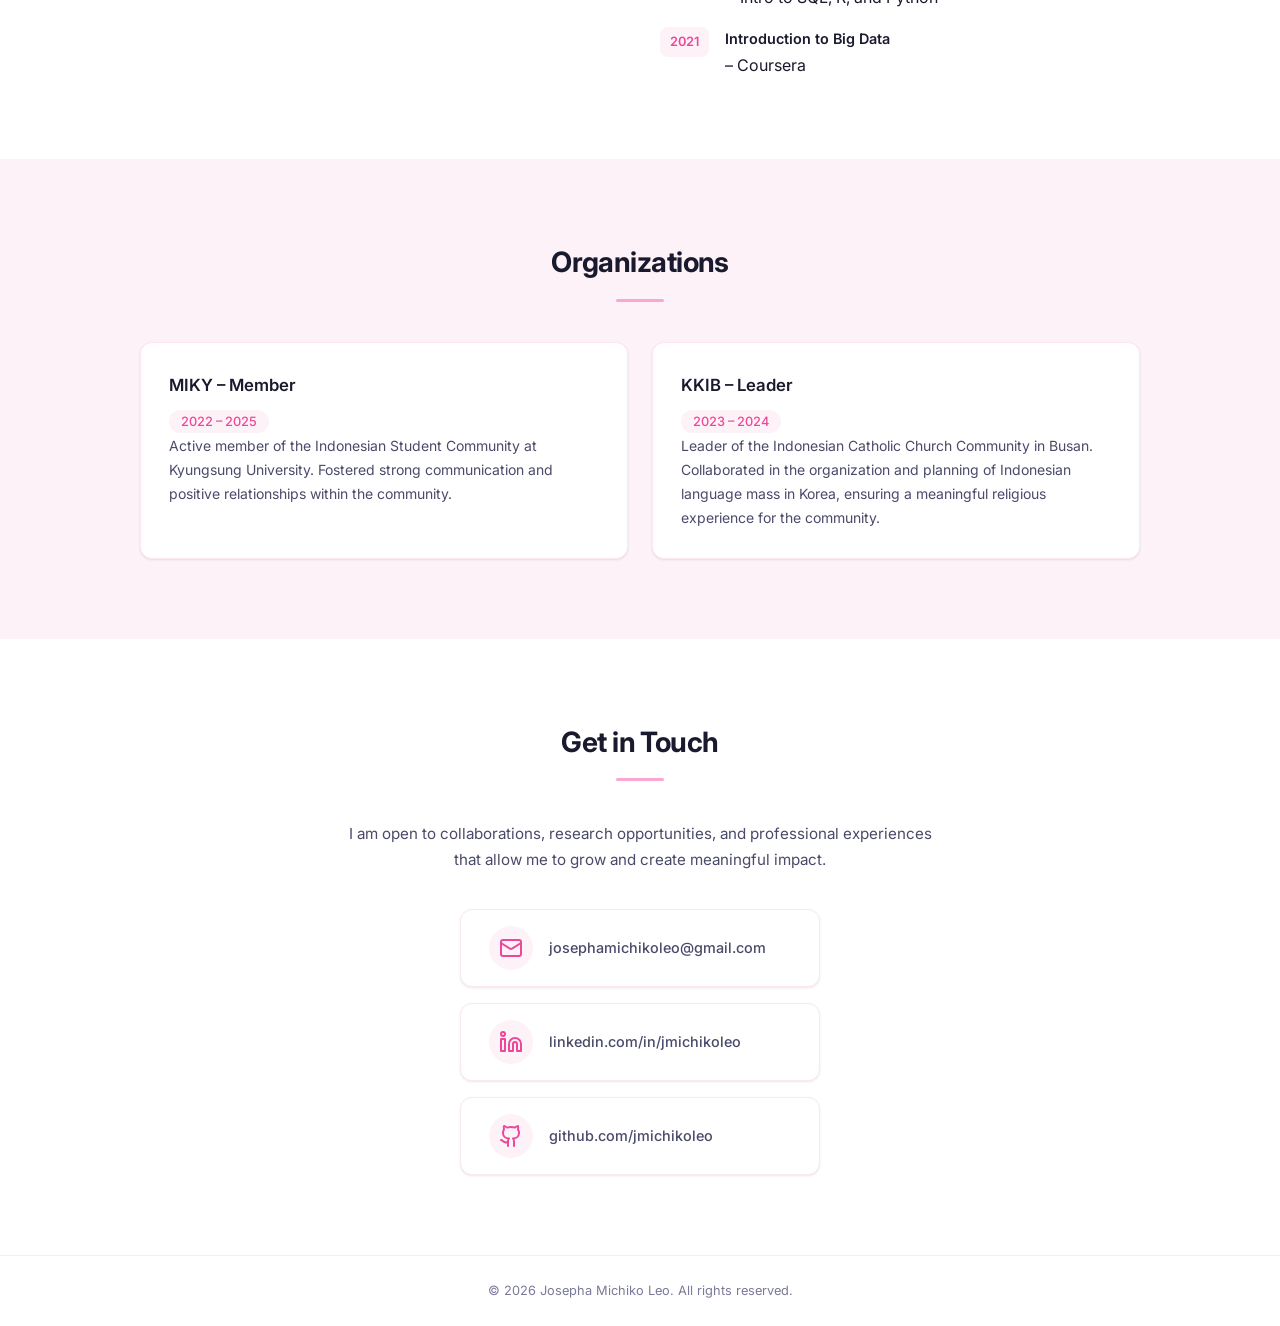
==== commit 23247929: "Add BK21 program and GPA to Masters-PhD education entry Co-Authored-By: Claude Opus 5.5 <noreply@ant" ====
--- a/index.html
+++ b/index.html
@@ -85,6 +85,8 @@
             <p class="timeline-place" data-i18n="edu.school1">Pukyong National University & Pusan National University (Joint Degree)</p>
             <ul>
               <li data-i18n="edu.detail1">TEAMLAB Researcher (Industrial AI Lab)</li>
+              <li data-i18n="edu.detail1b">BK21 (Brain Korea 21) Program &ndash; Ministry of Education, South Korea</li>
+              <li data-i18n="edu.detail1c">Cumulative GPA: 4.0 / 4.5 (~8.89 / 10.0)</li>
             </ul>
           </div>
         </div>
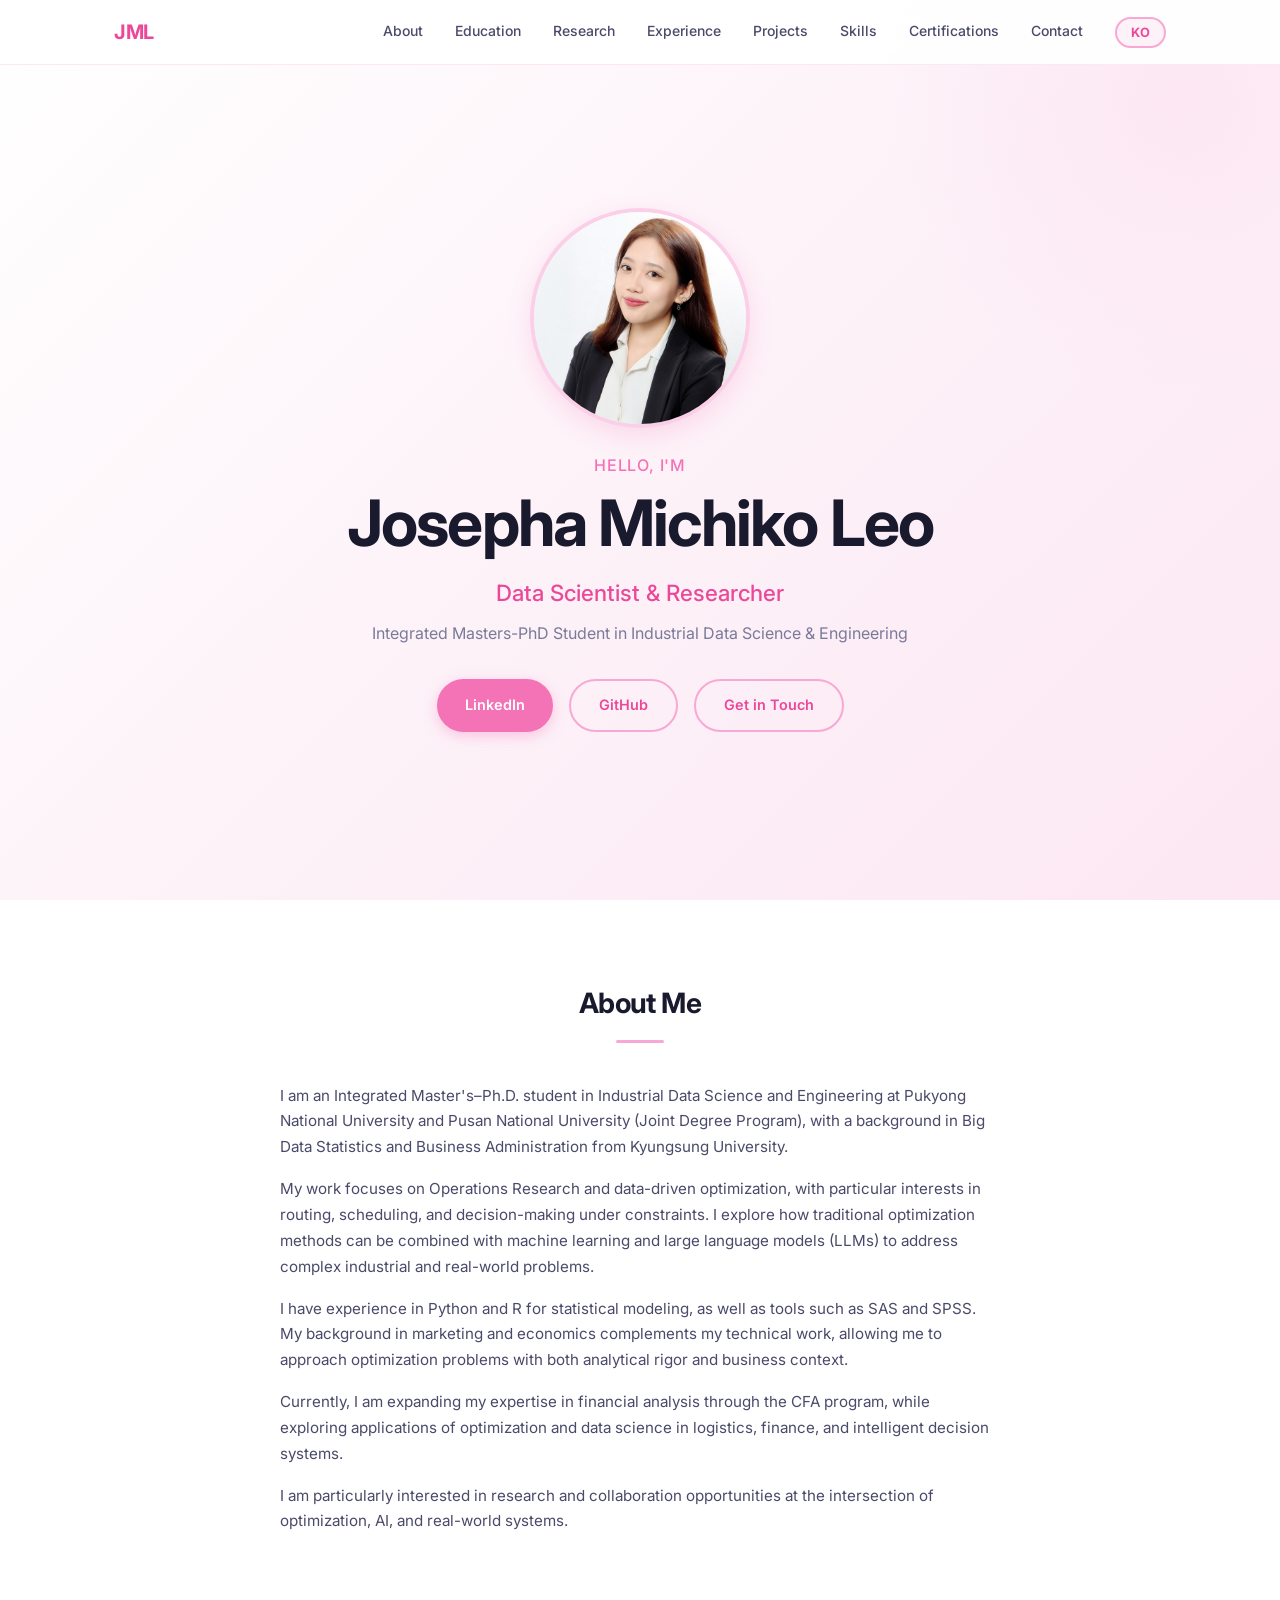
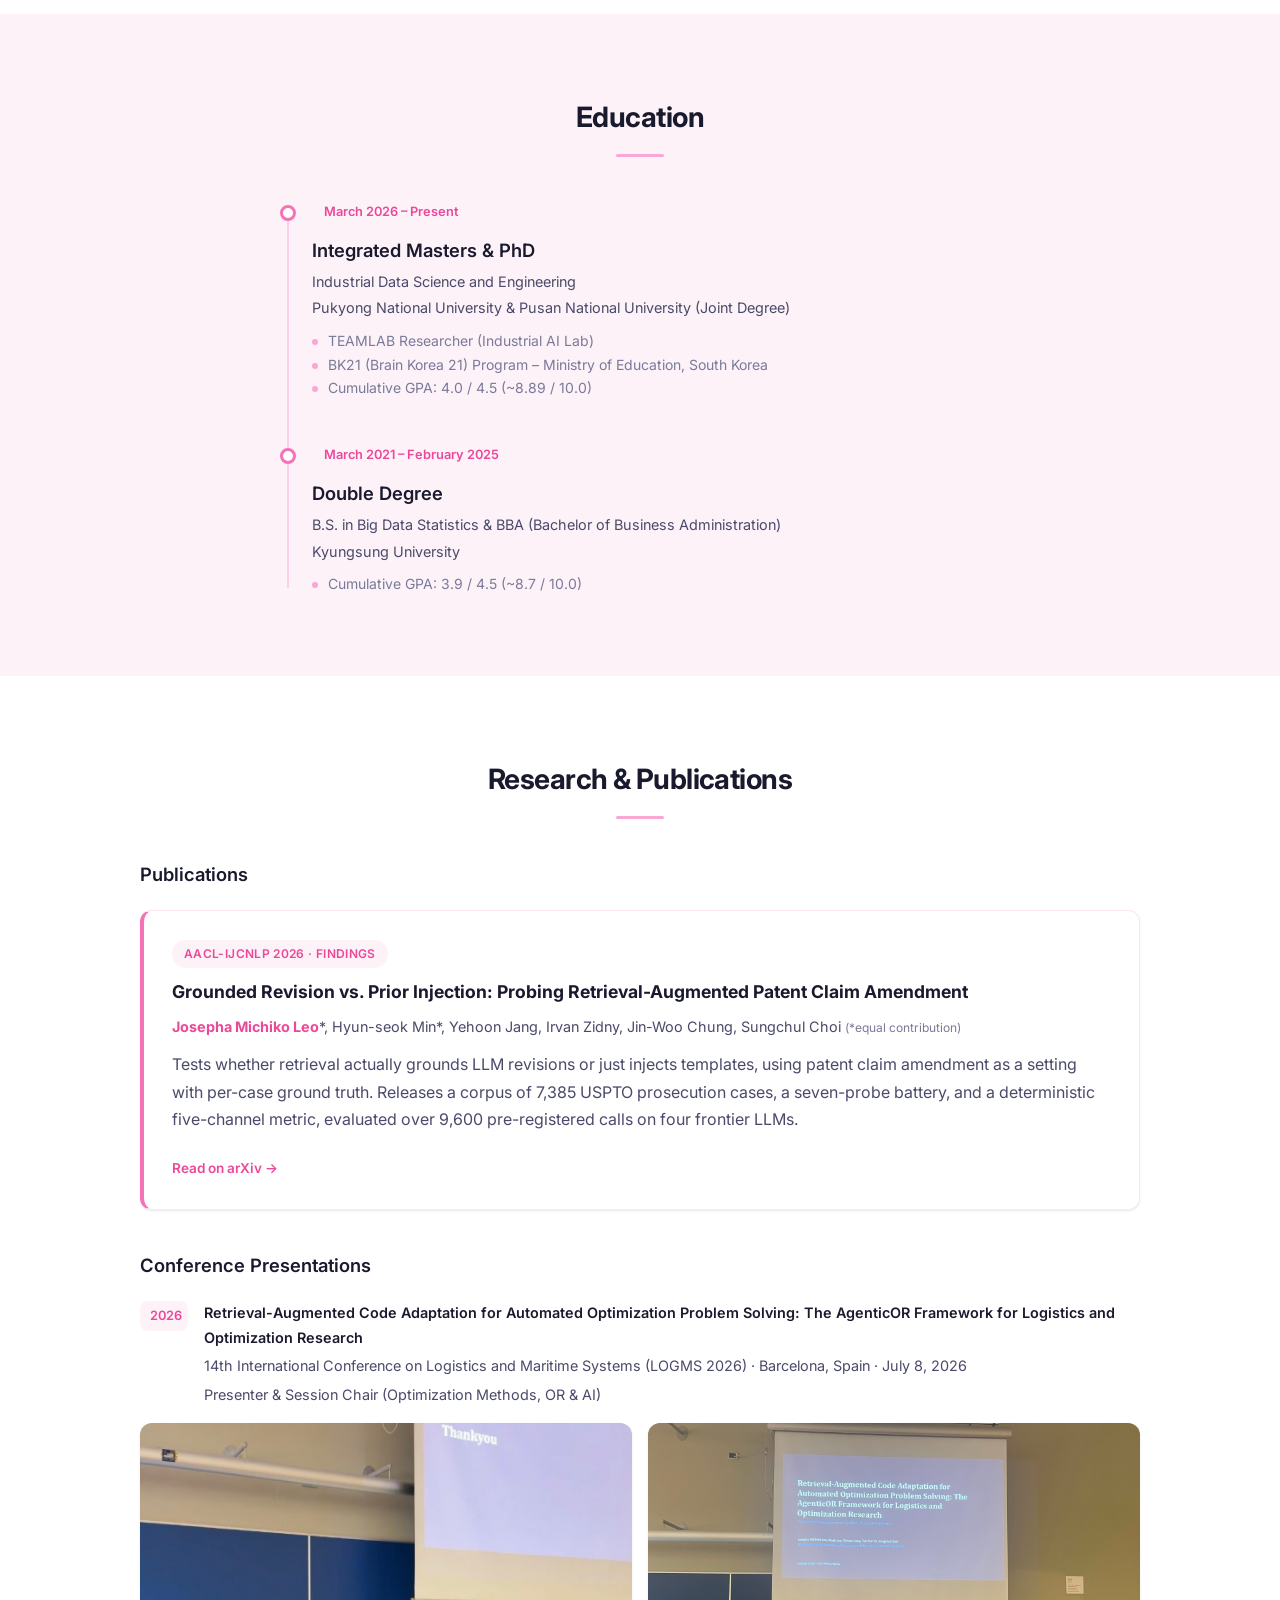
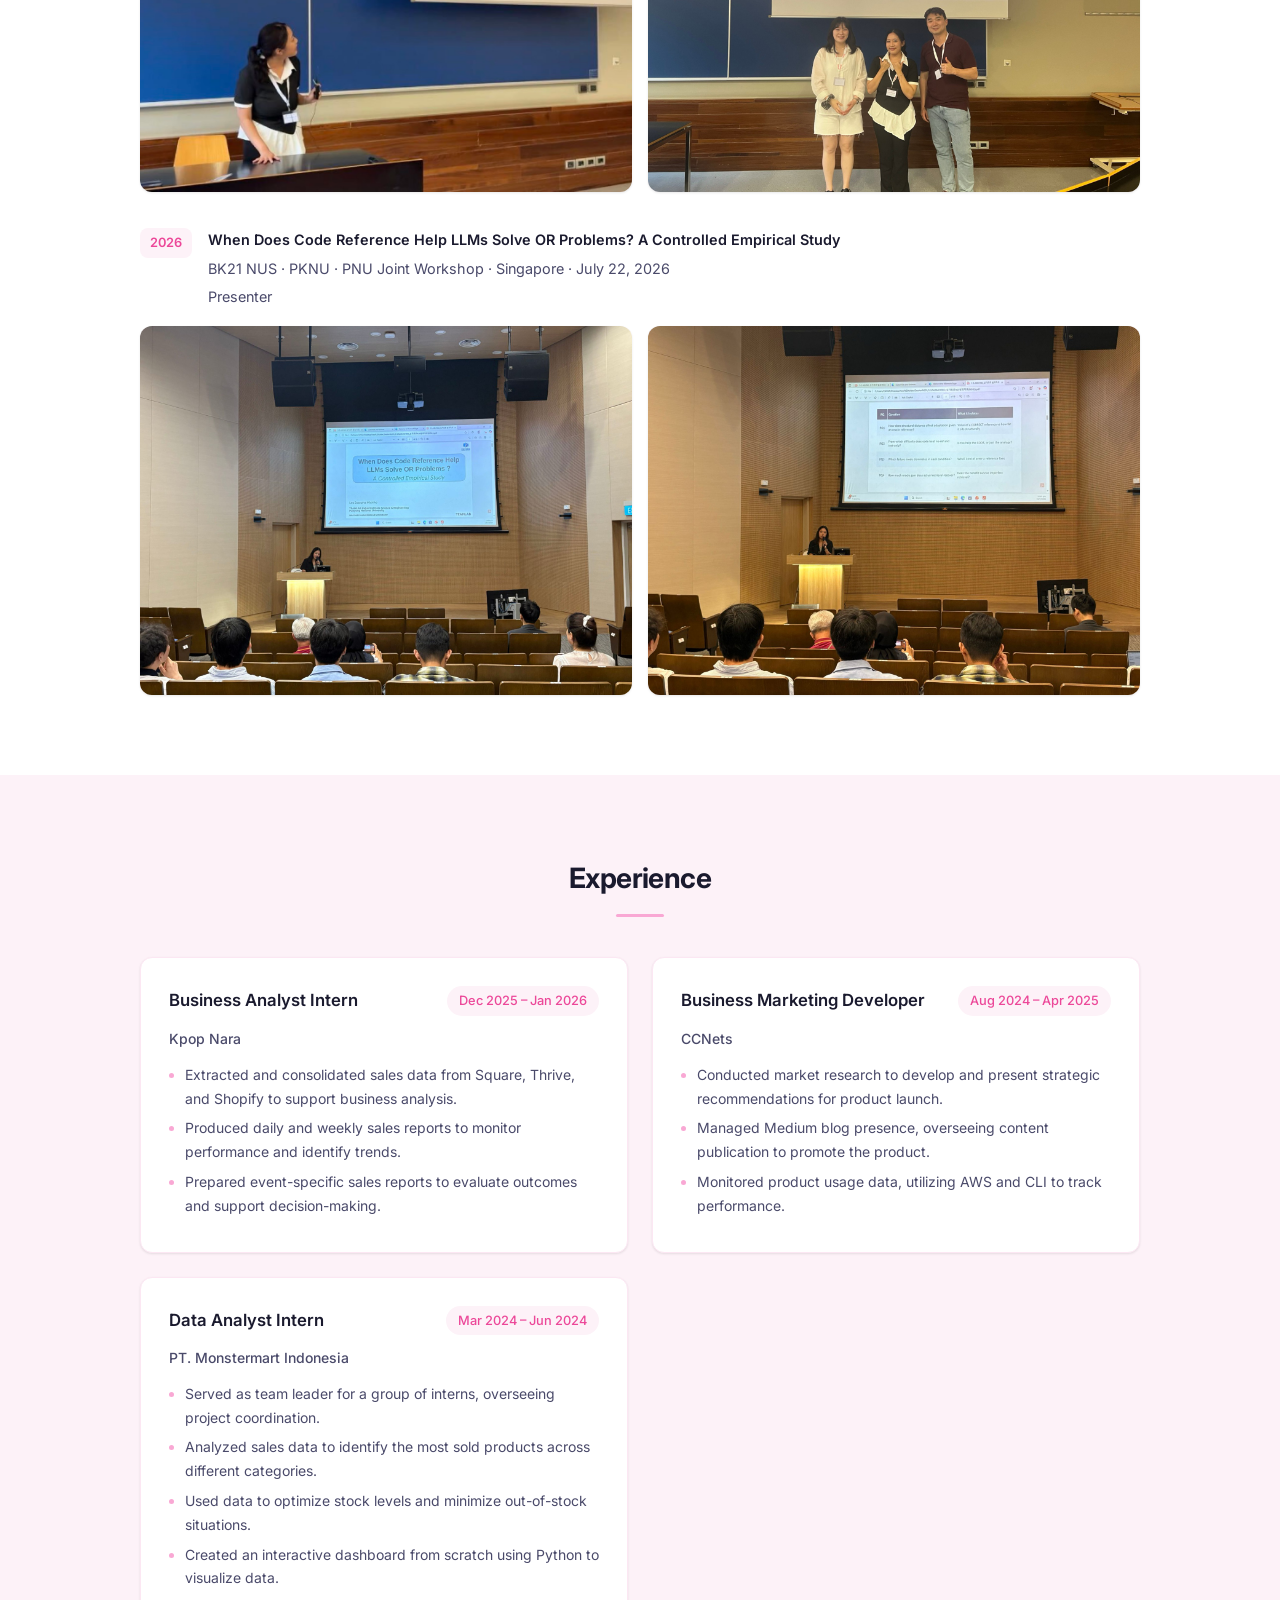
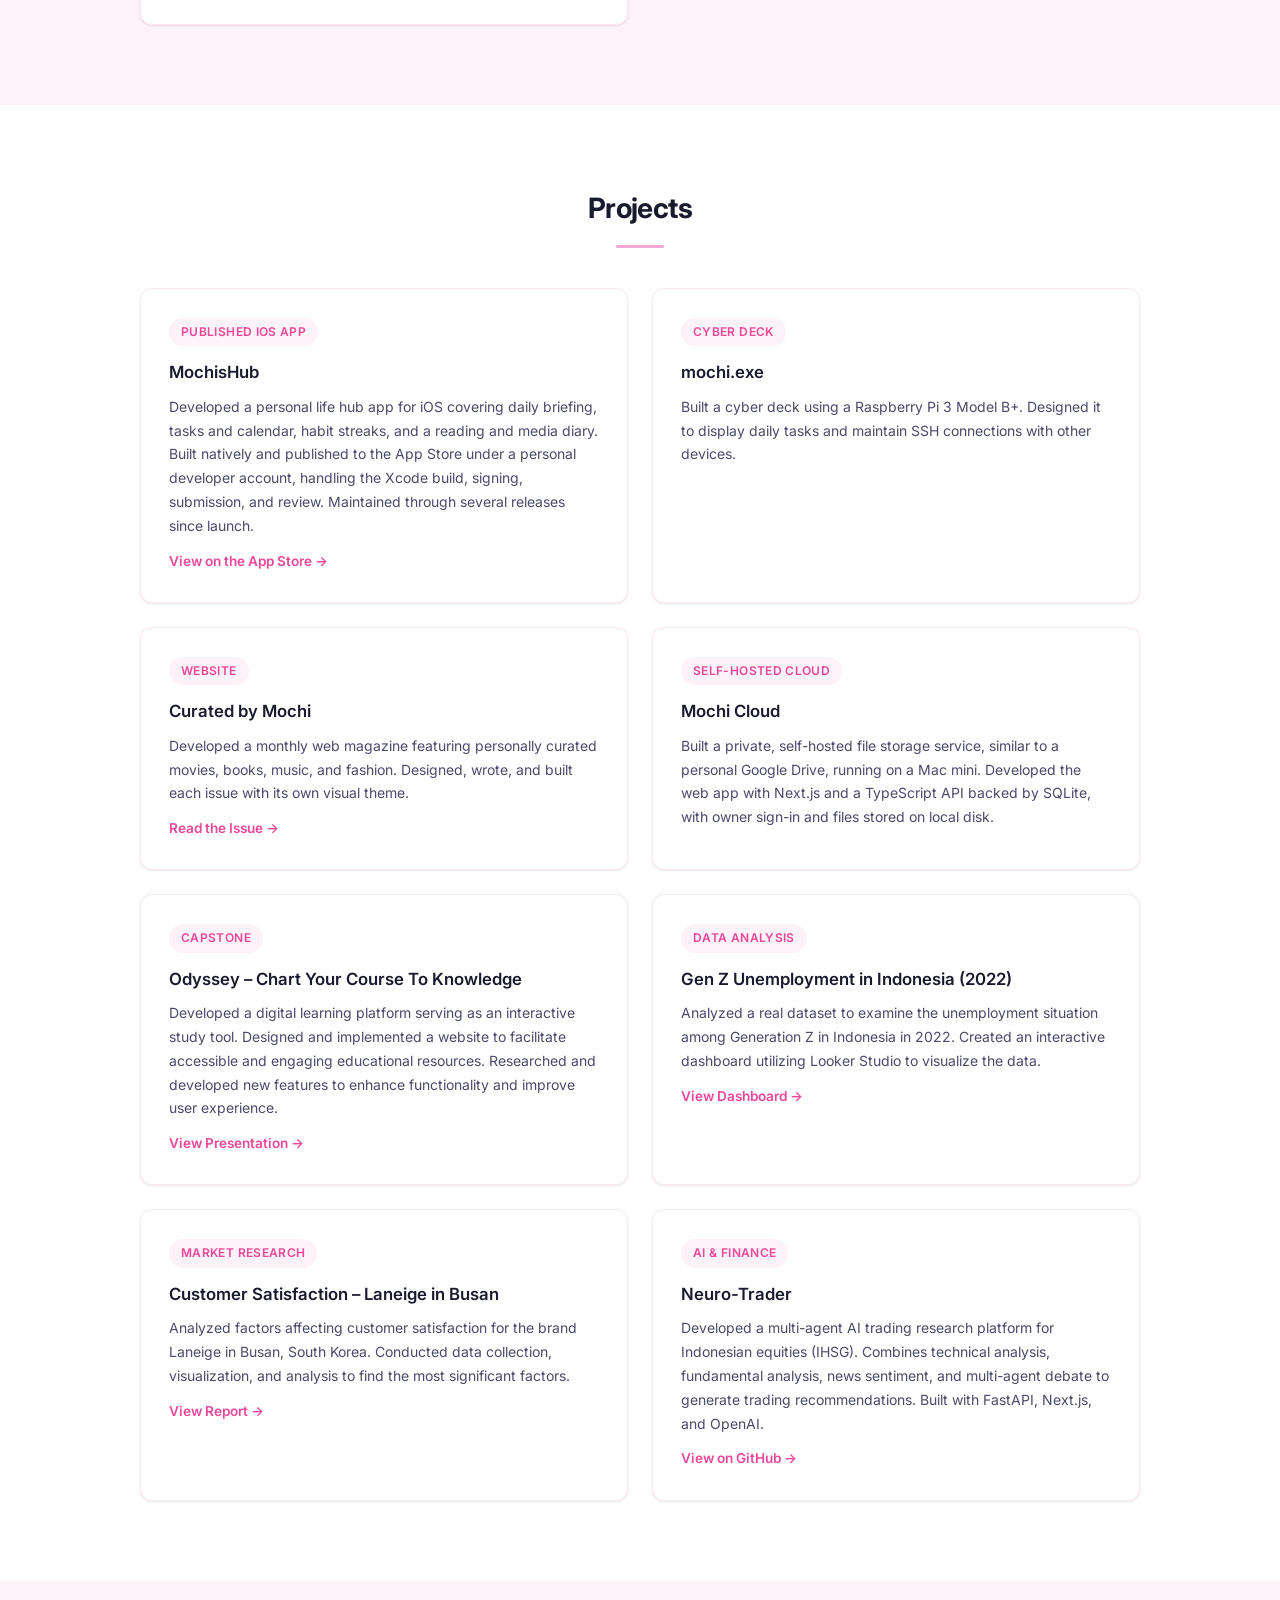
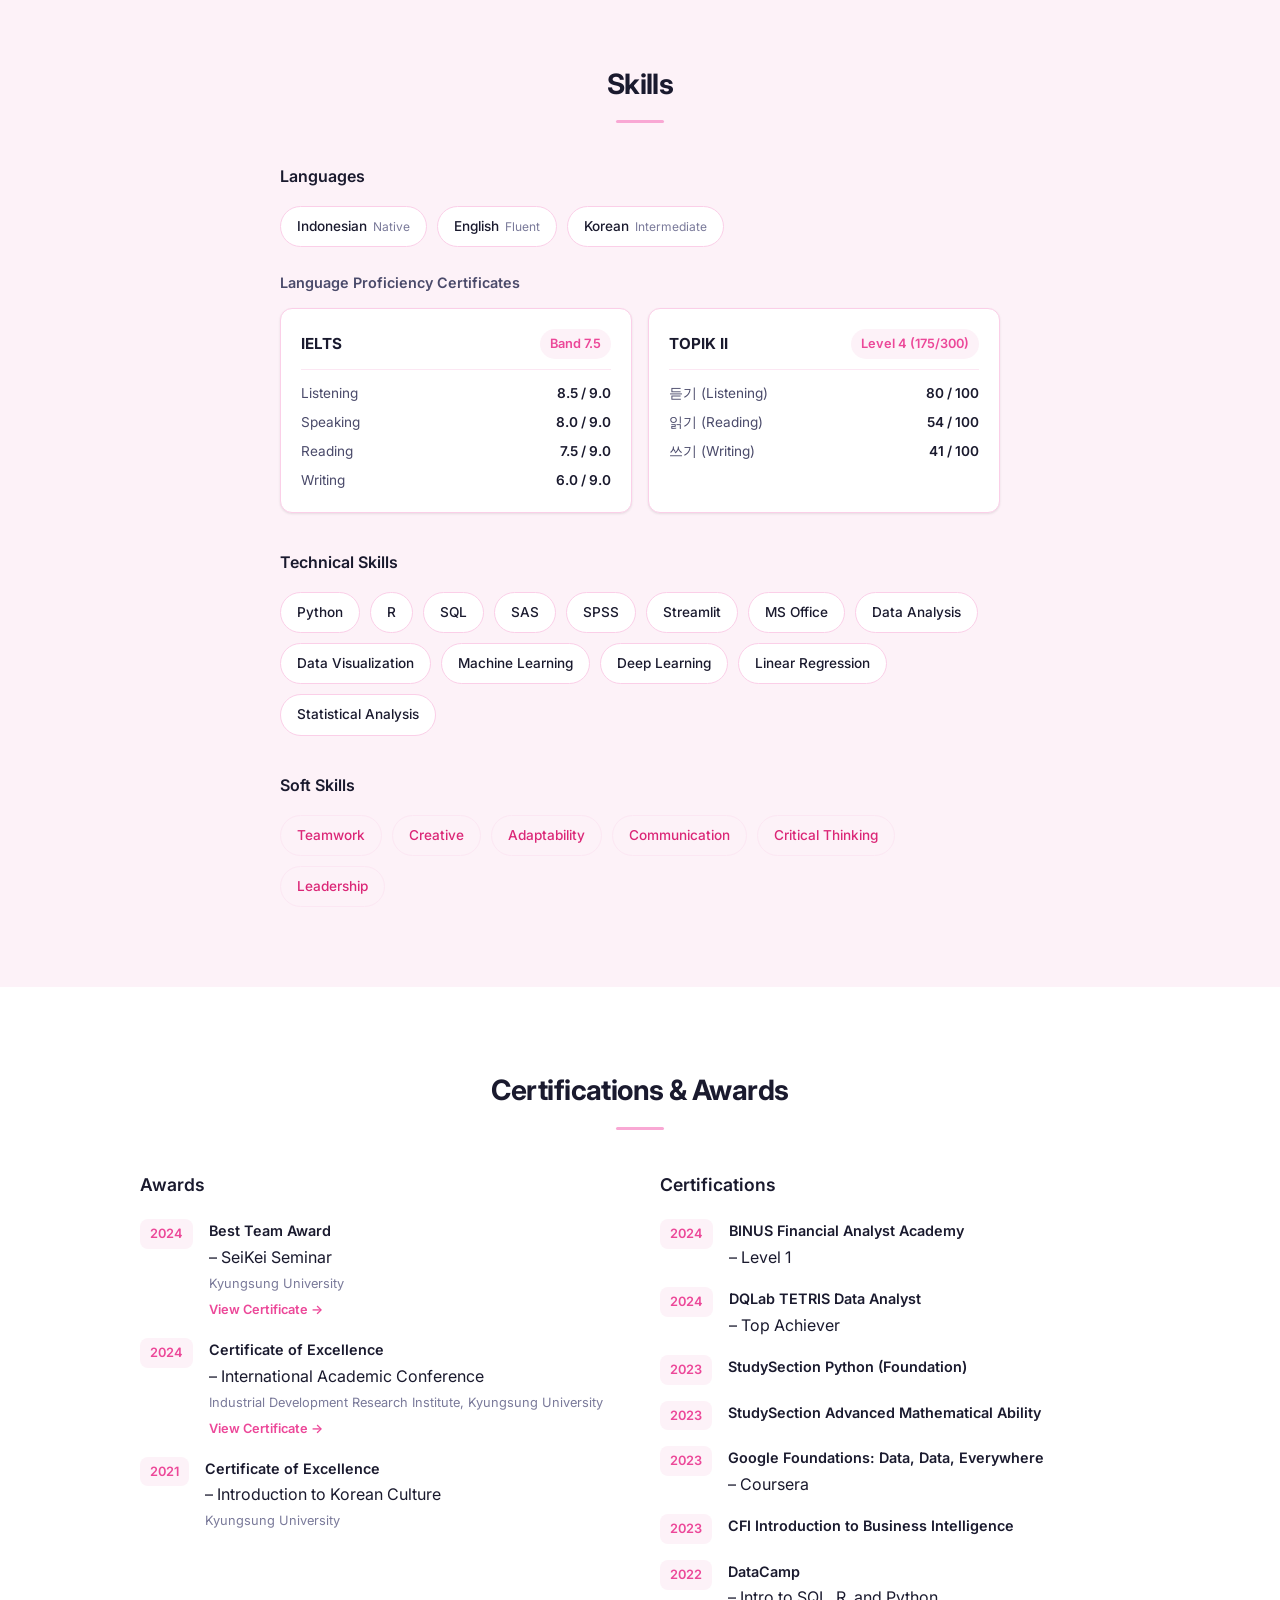
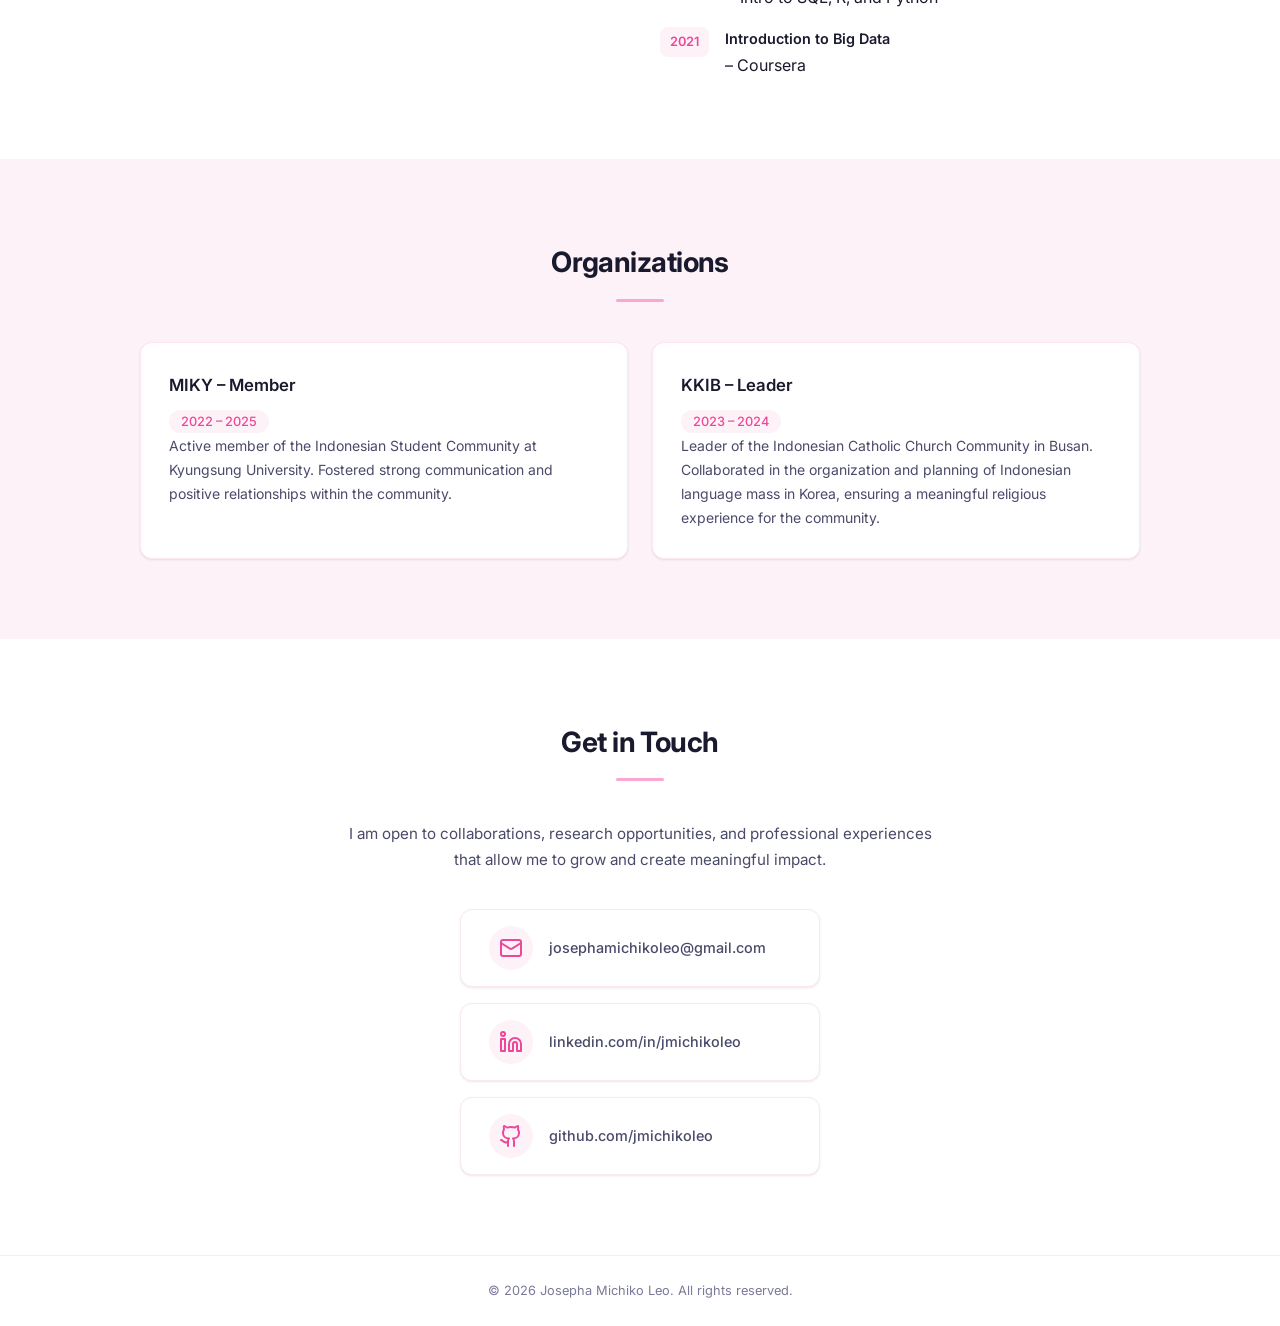
==== commit 8db6530f: "Add Mochi Cloud project card Co-Authored-By: Claude Opus 5.5 <noreply@anthropic.com>" ====
--- a/index.html
+++ b/index.html
@@ -221,6 +221,11 @@
           <h3>Curated by Mochi</h3>
           <p data-i18n="proj.desc8">Developed a monthly web magazine featuring personally curated movies, books, music, and fashion. Designed, wrote, and built each issue with its own visual theme.</p>
           <a href="https://curated-by-mochi.vercel.app" target="_blank" class="card-link" data-i18n="proj.link8">Read the Issue &rarr;</a>
+        </div>
+        <div class="card fade-in">
+          <div class="card-tag" data-i18n="proj.tag9">Self-Hosted Cloud</div>
+          <h3>Mochi Cloud</h3>
+          <p data-i18n="proj.desc9">Built a private, self-hosted file storage service, similar to a personal Google Drive, running on a Mac mini. Developed the web app with Next.js and a TypeScript API backed by SQLite, with owner sign-in and files stored on local disk.</p>
         </div>
         <div class="card fade-in">
           <div class="card-tag" data-i18n="proj.tag1">Capstone</div>
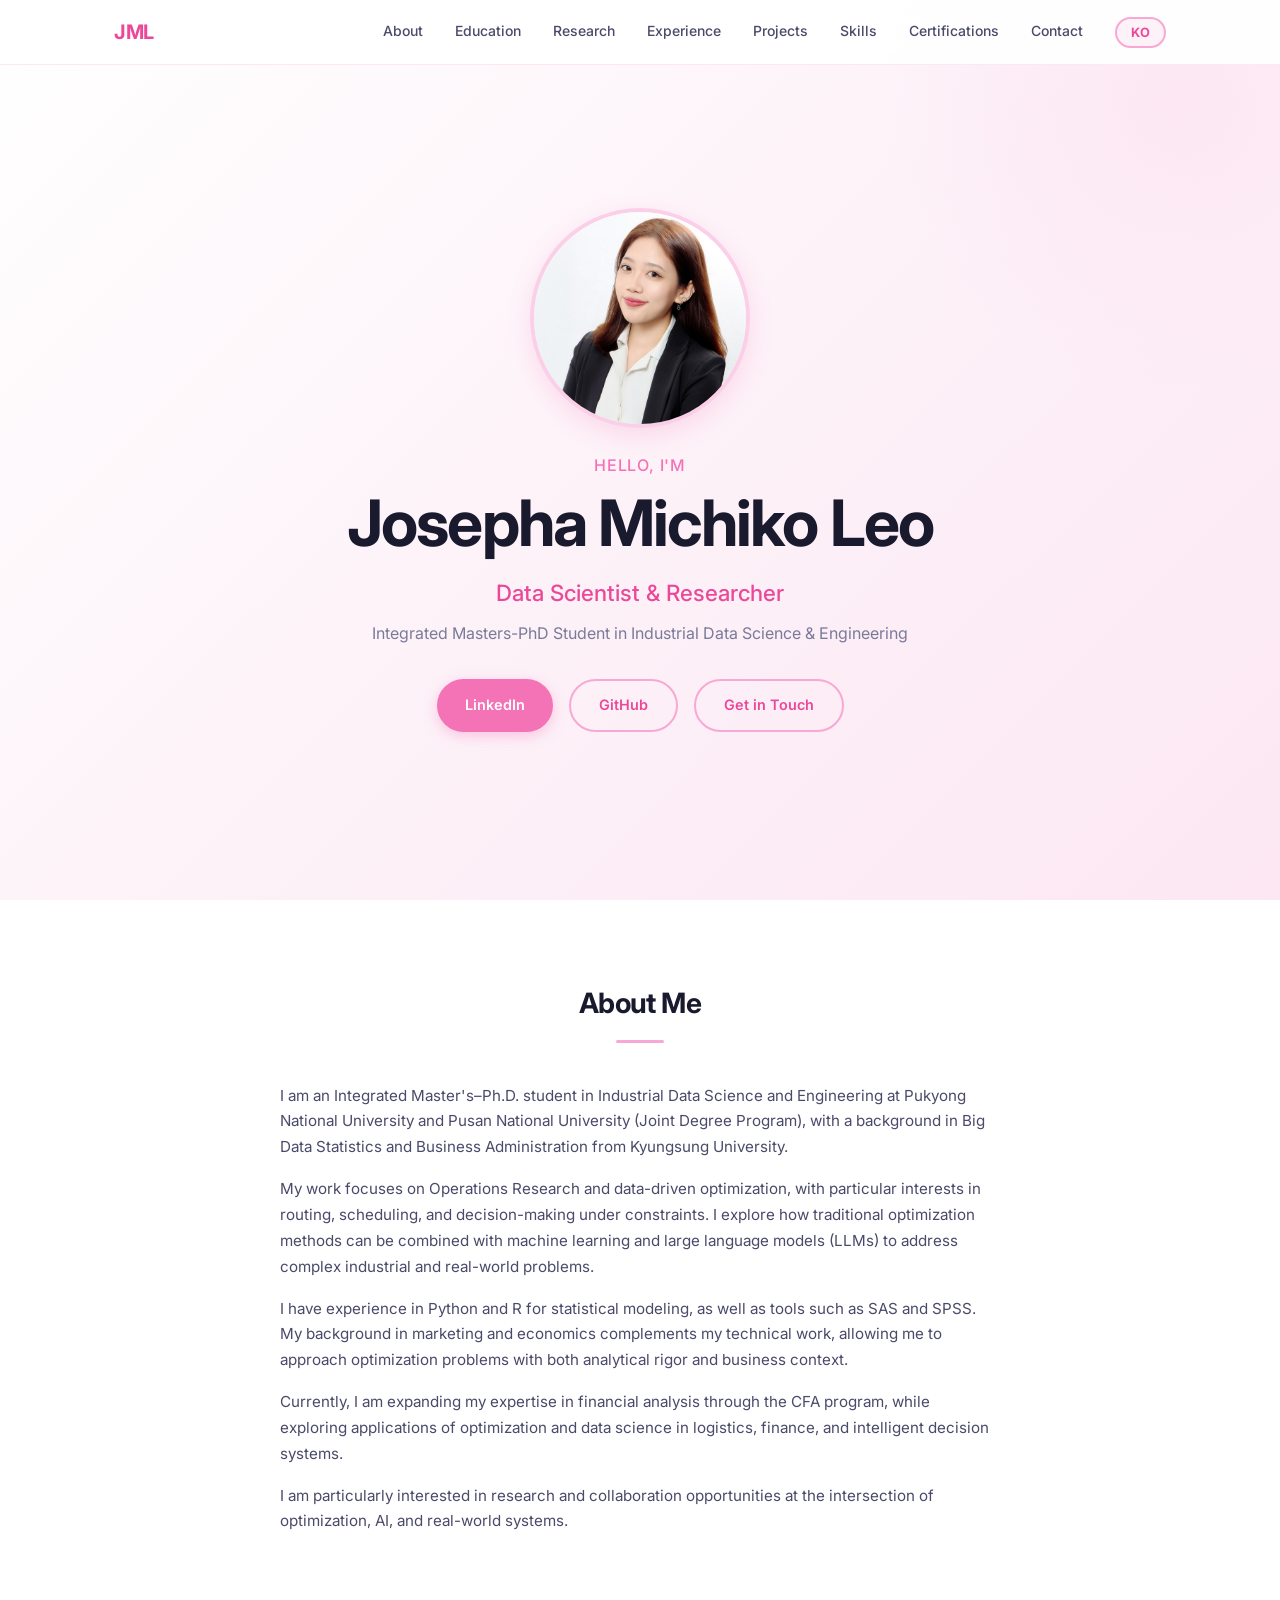
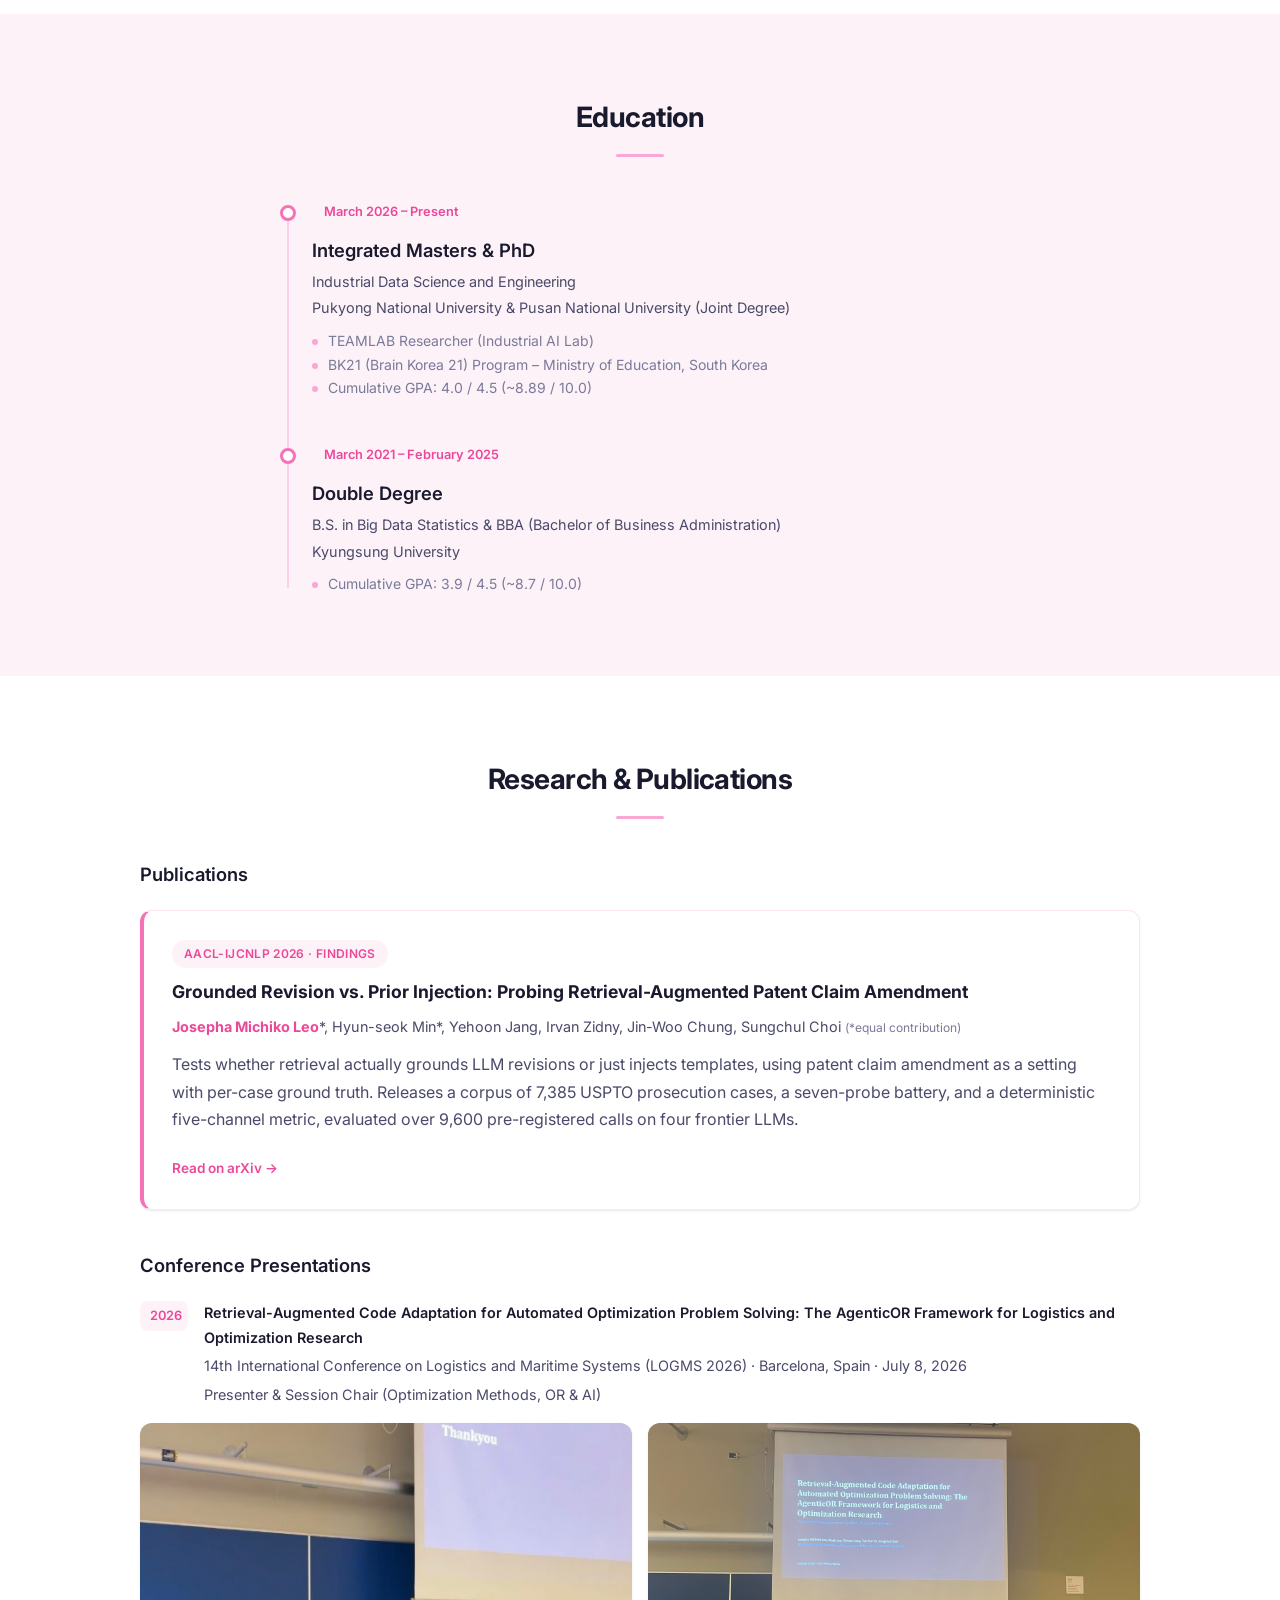
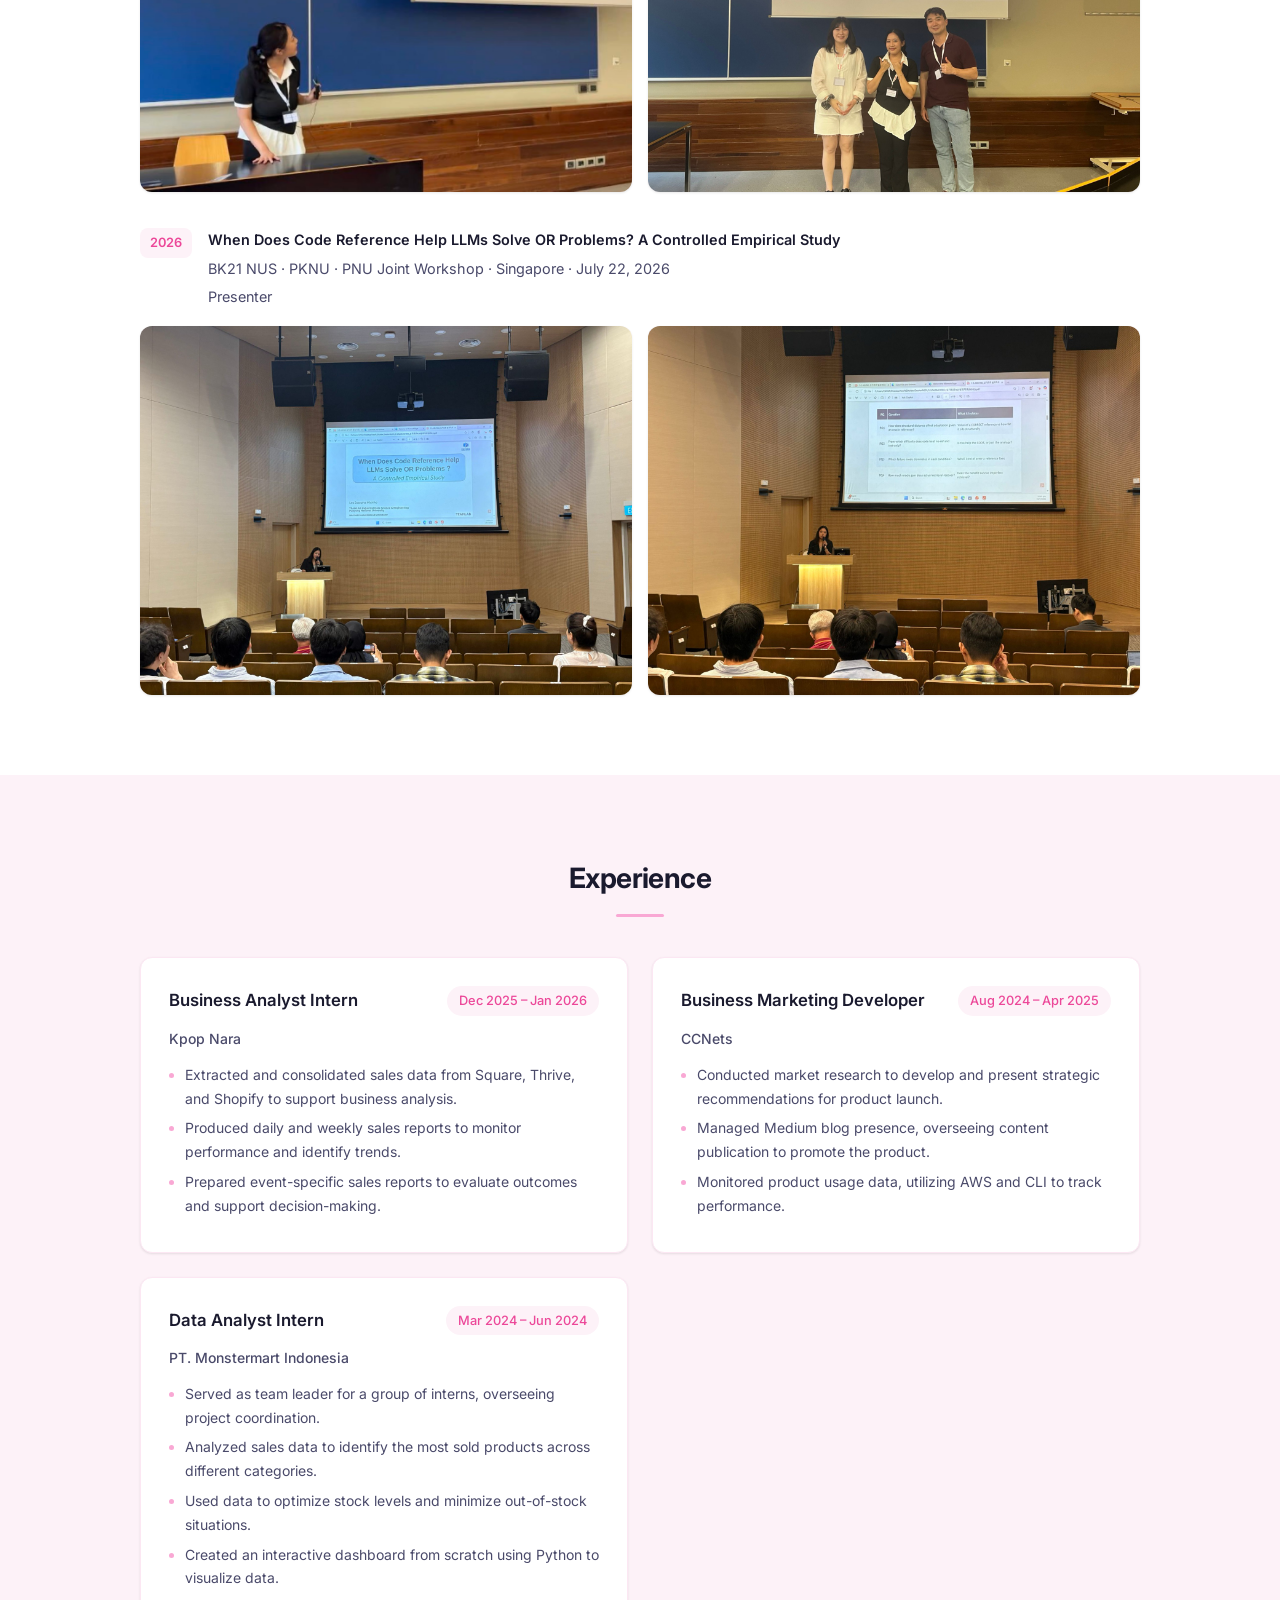
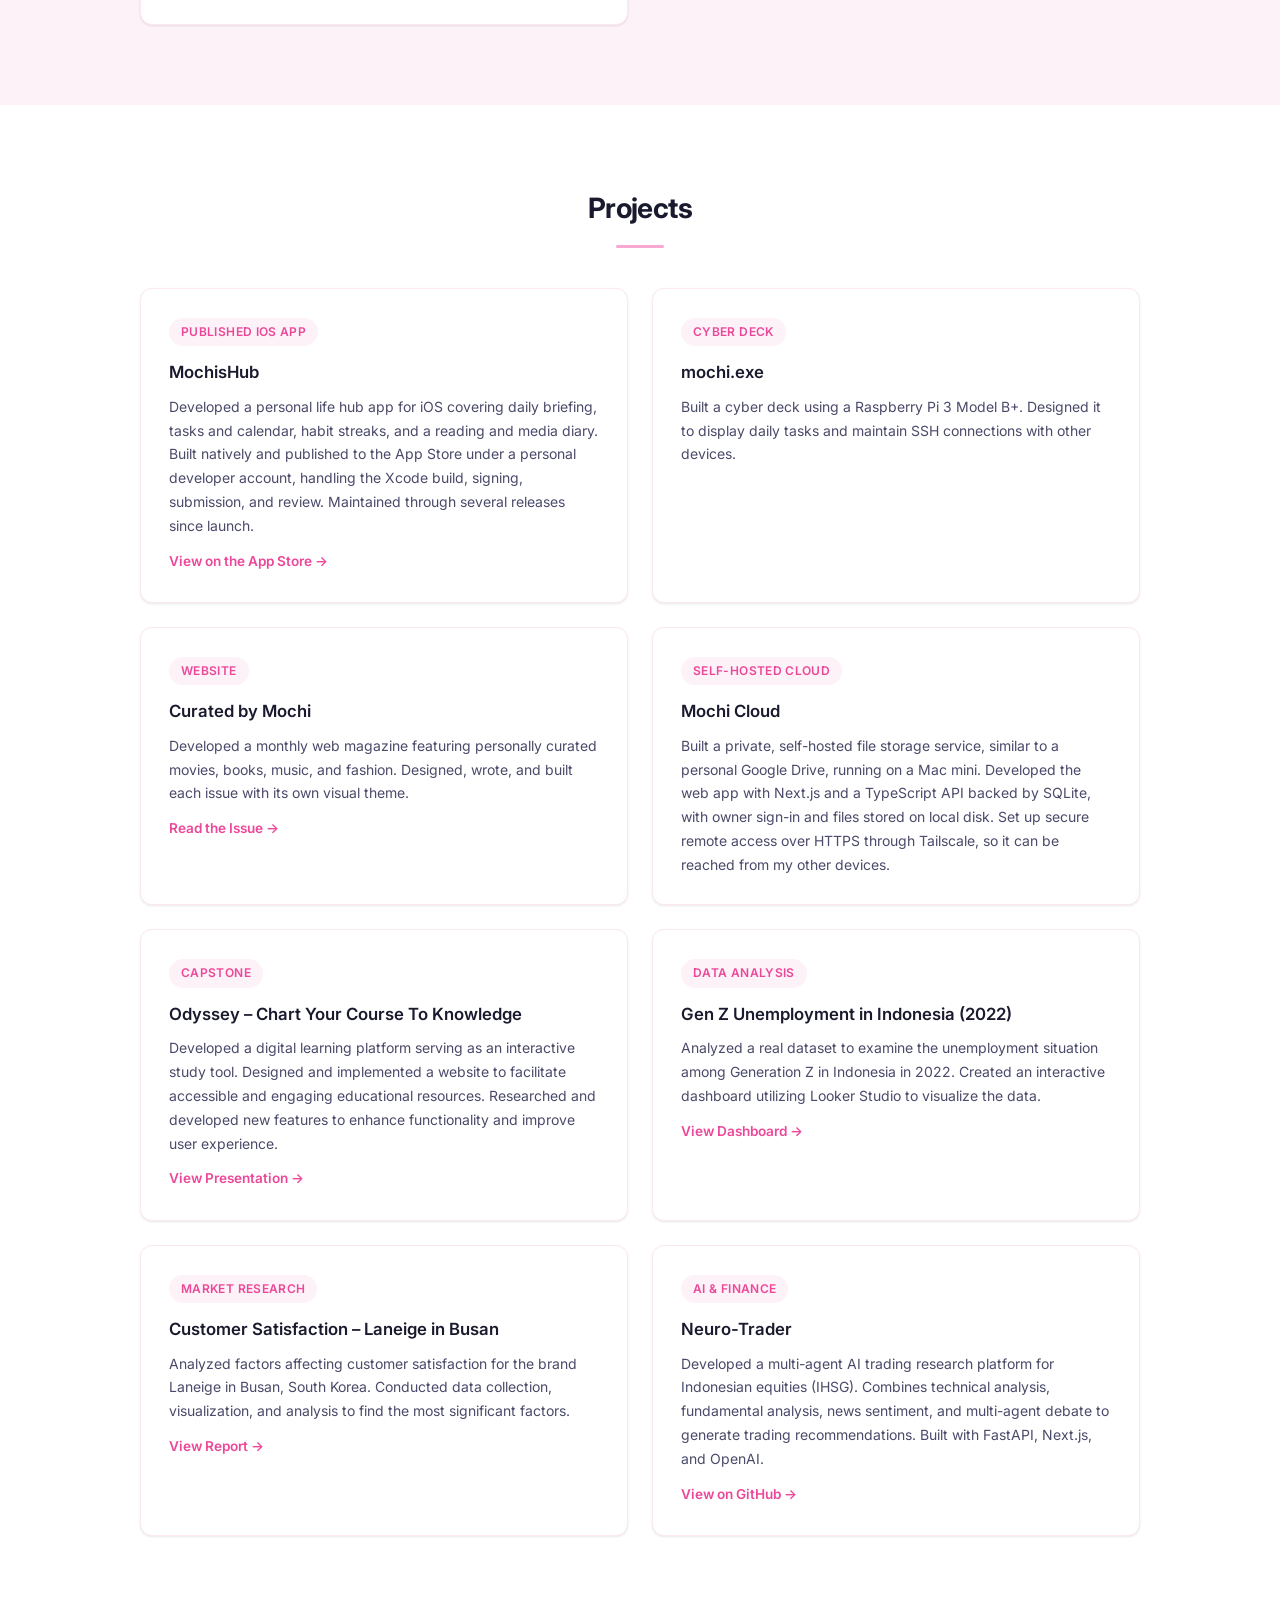
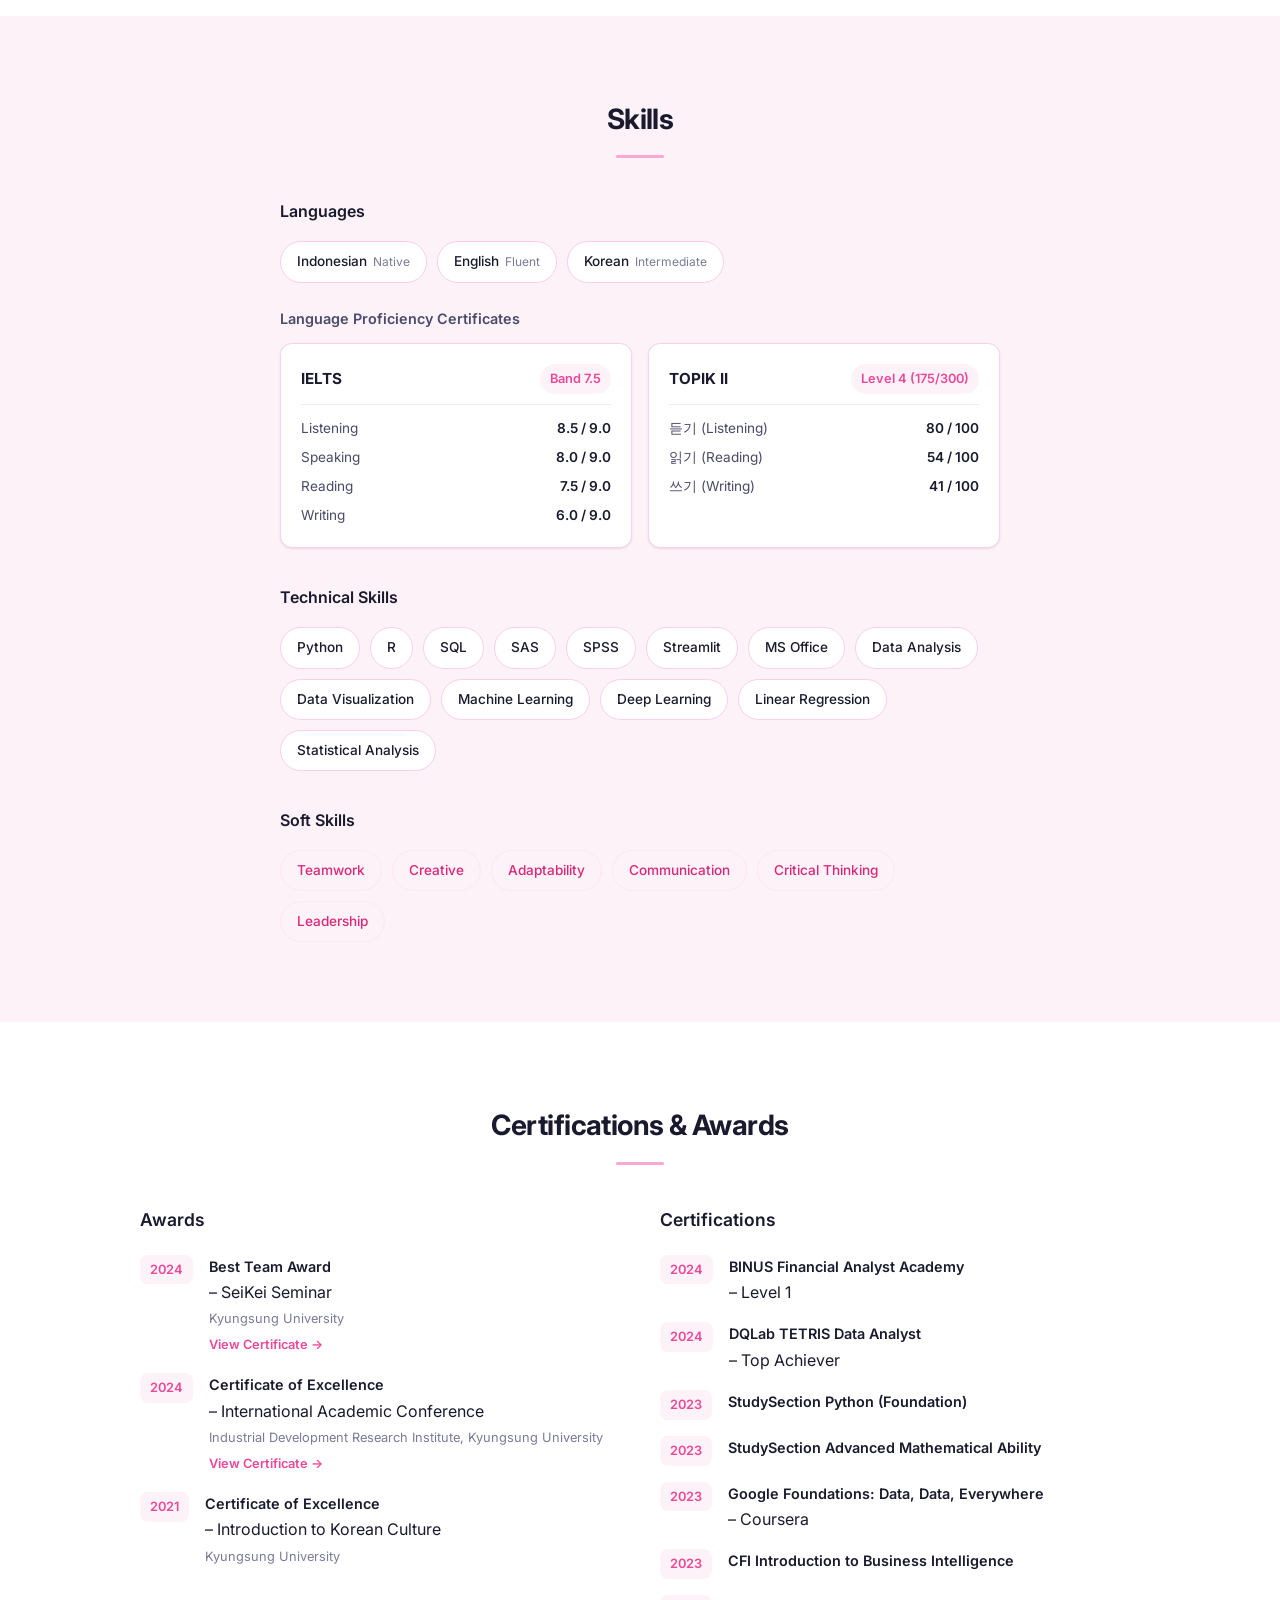
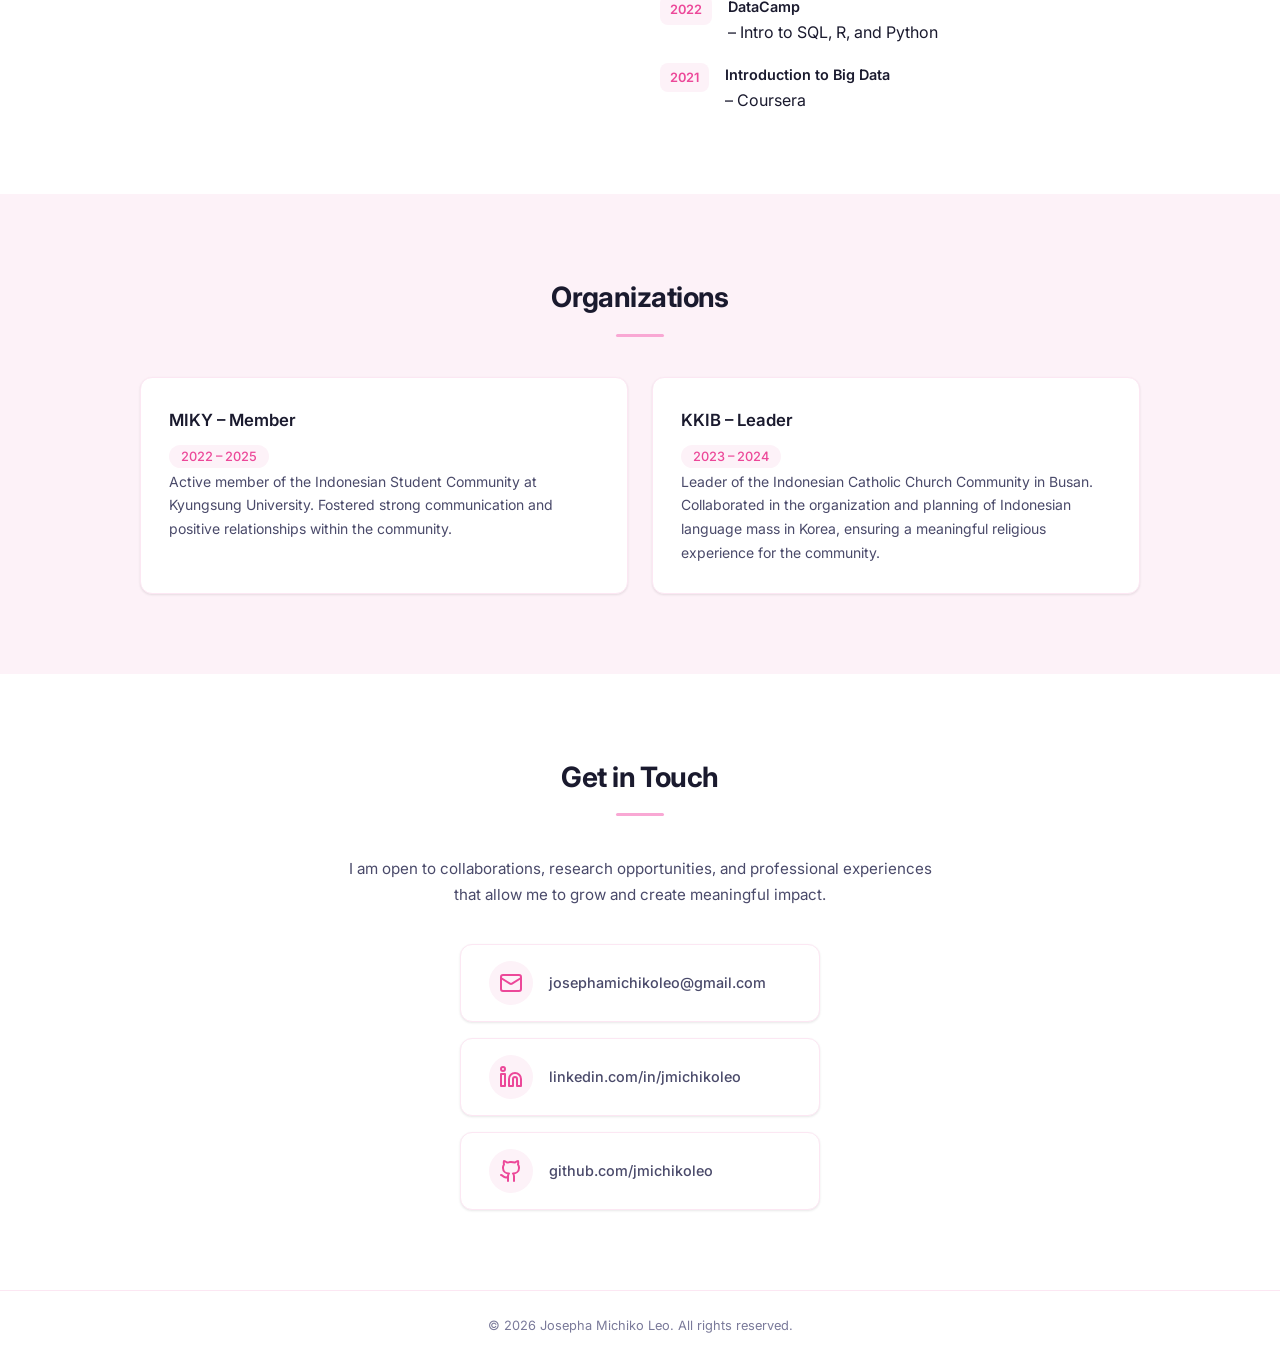
==== commit 8da8221c: "Mention Tailscale remote access in Mochi Cloud card Co-Authored-By: Claude Opus 5.5 <noreply@anthrop" ====
--- a/index.html
+++ b/index.html
@@ -225,7 +225,7 @@
         <div class="card fade-in">
           <div class="card-tag" data-i18n="proj.tag9">Self-Hosted Cloud</div>
           <h3>Mochi Cloud</h3>
-          <p data-i18n="proj.desc9">Built a private, self-hosted file storage service, similar to a personal Google Drive, running on a Mac mini. Developed the web app with Next.js and a TypeScript API backed by SQLite, with owner sign-in and files stored on local disk.</p>
+          <p data-i18n="proj.desc9">Built a private, self-hosted file storage service, similar to a personal Google Drive, running on a Mac mini. Developed the web app with Next.js and a TypeScript API backed by SQLite, with owner sign-in and files stored on local disk. Set up secure remote access over HTTPS through Tailscale, so it can be reached from my other devices.</p>
         </div>
         <div class="card fade-in">
           <div class="card-tag" data-i18n="proj.tag1">Capstone</div>
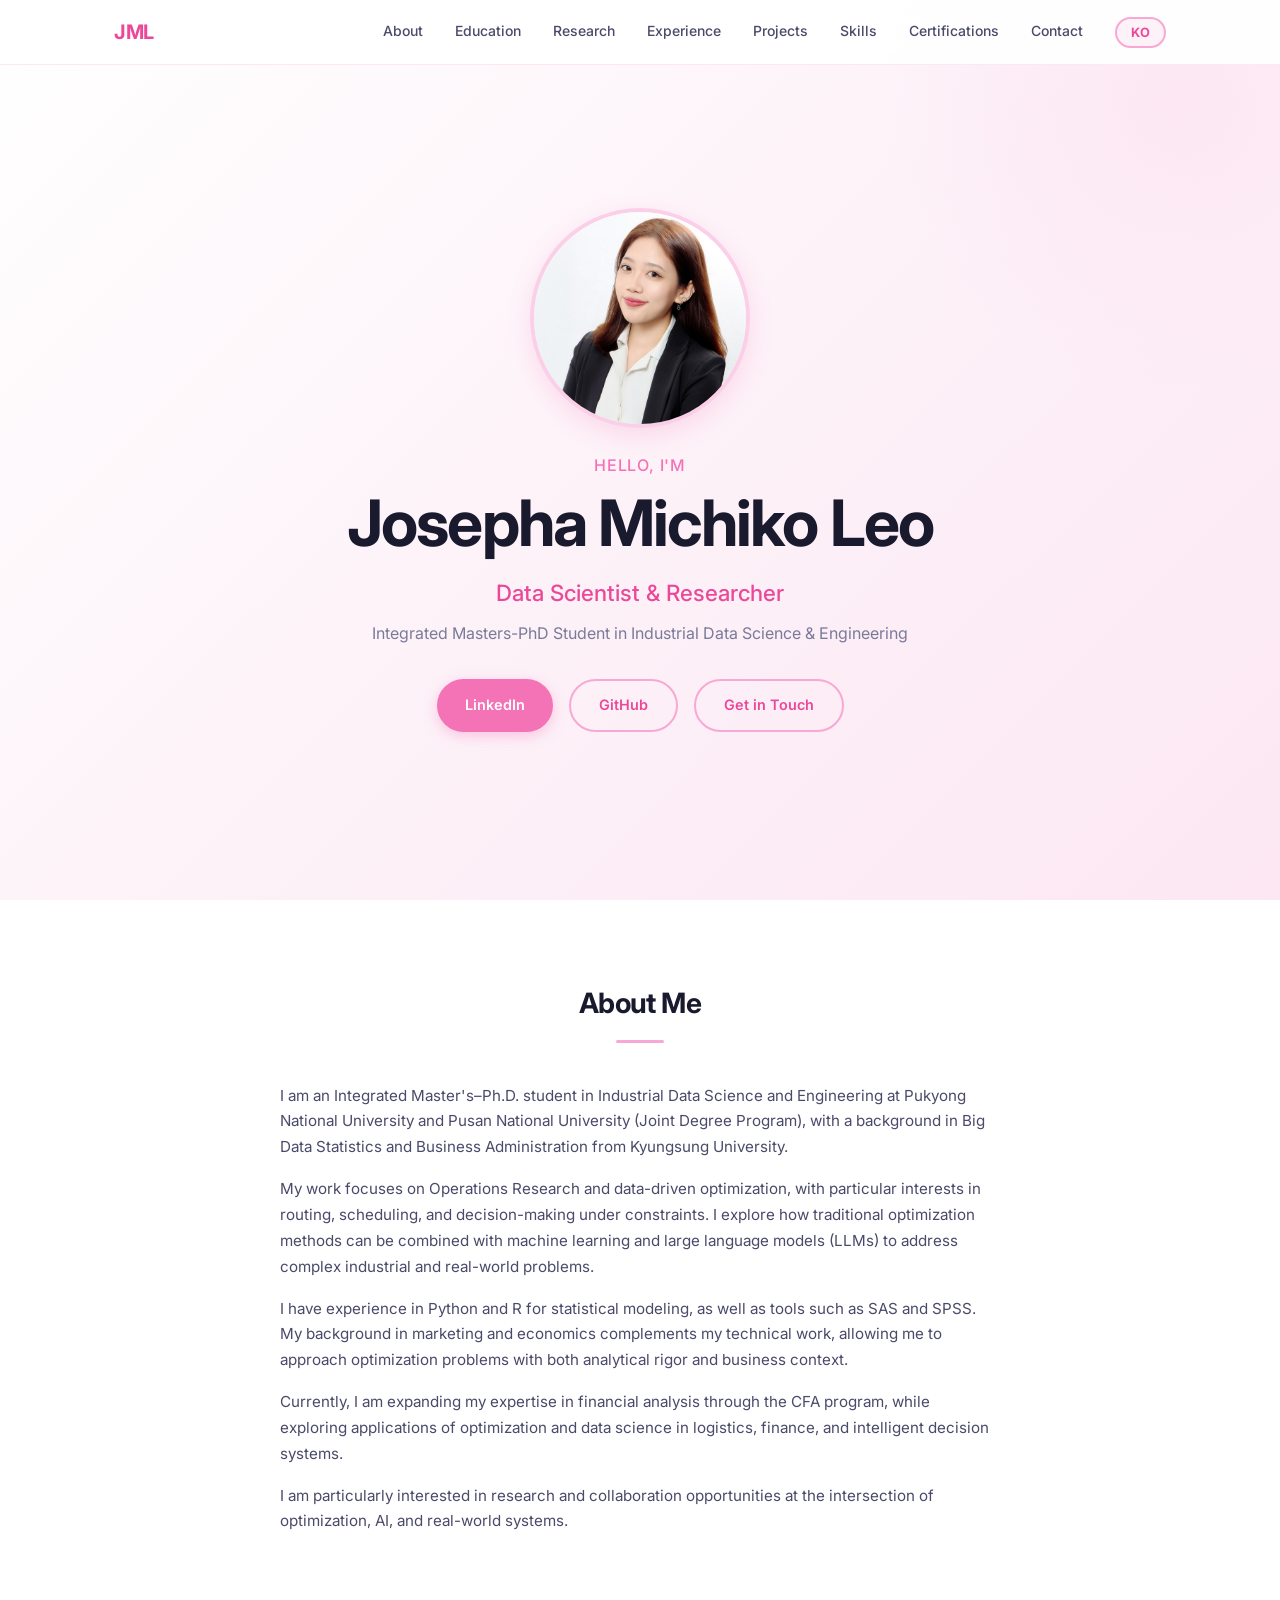
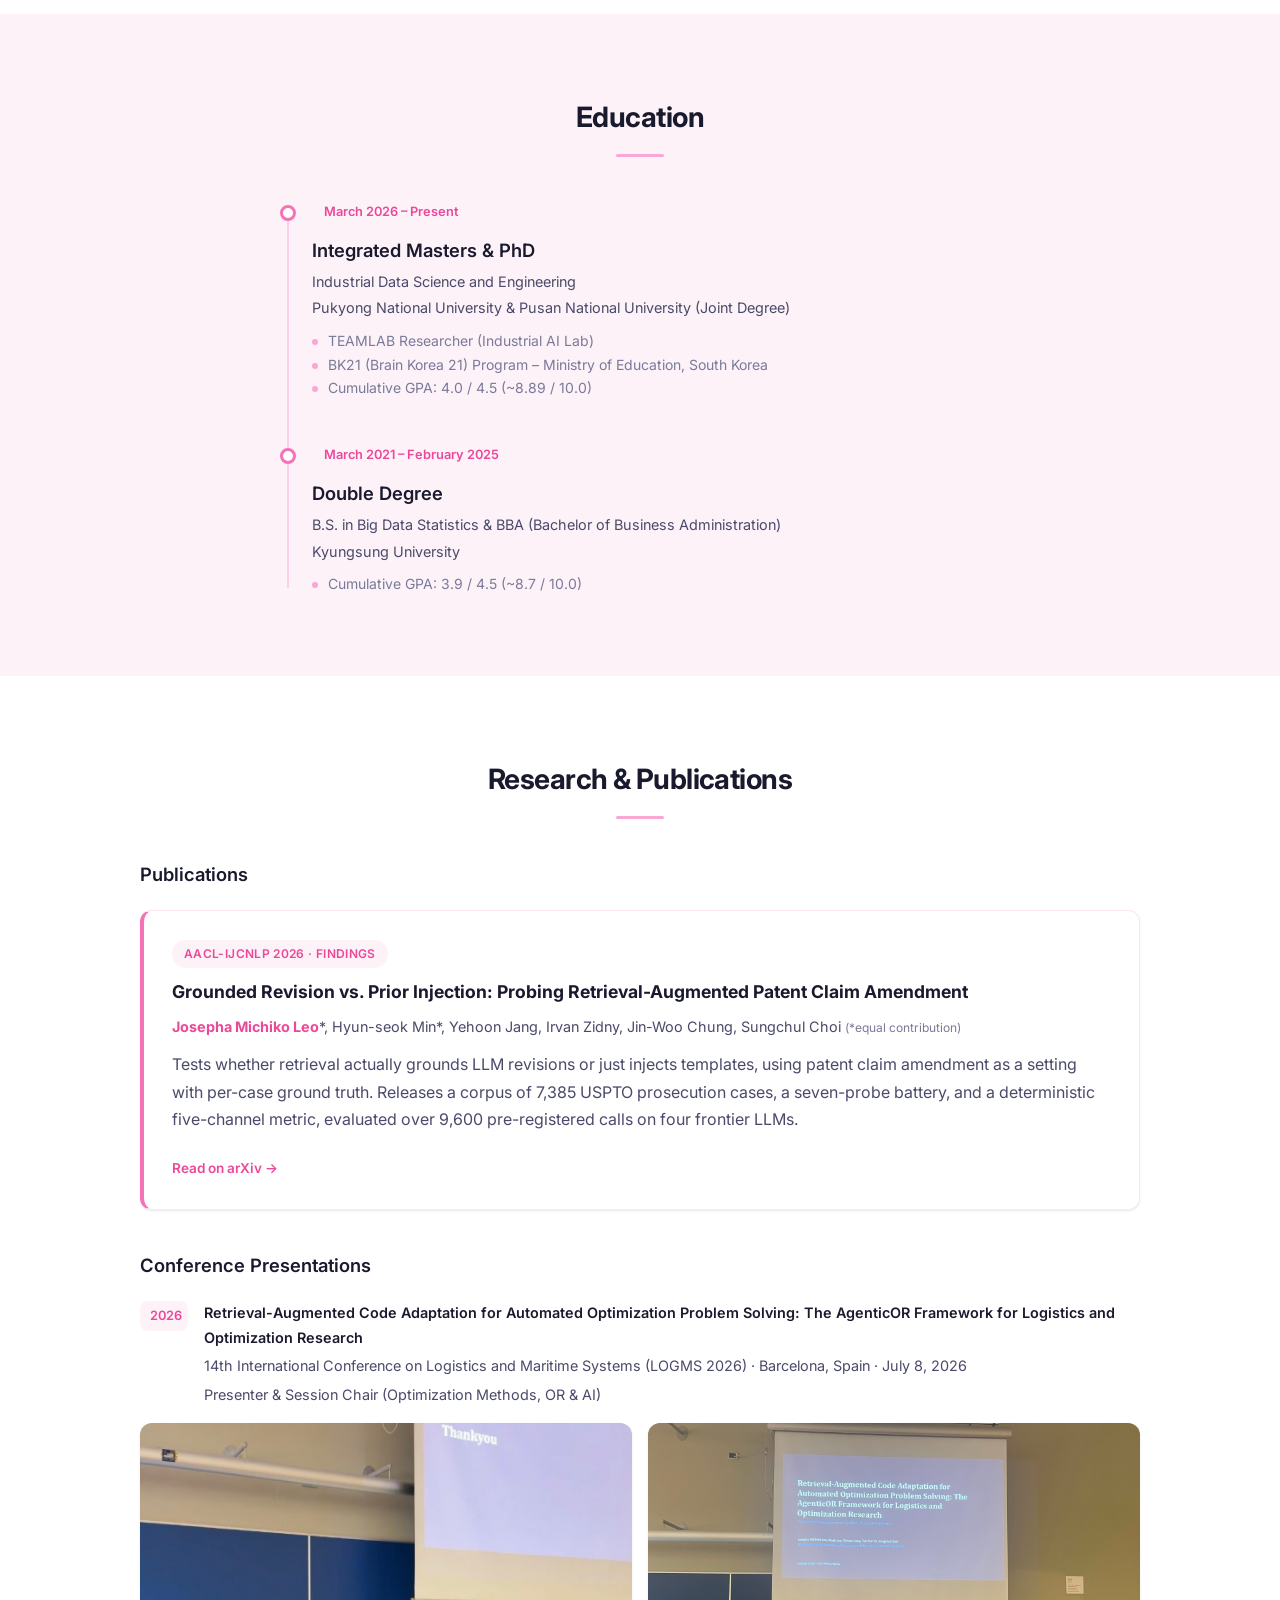
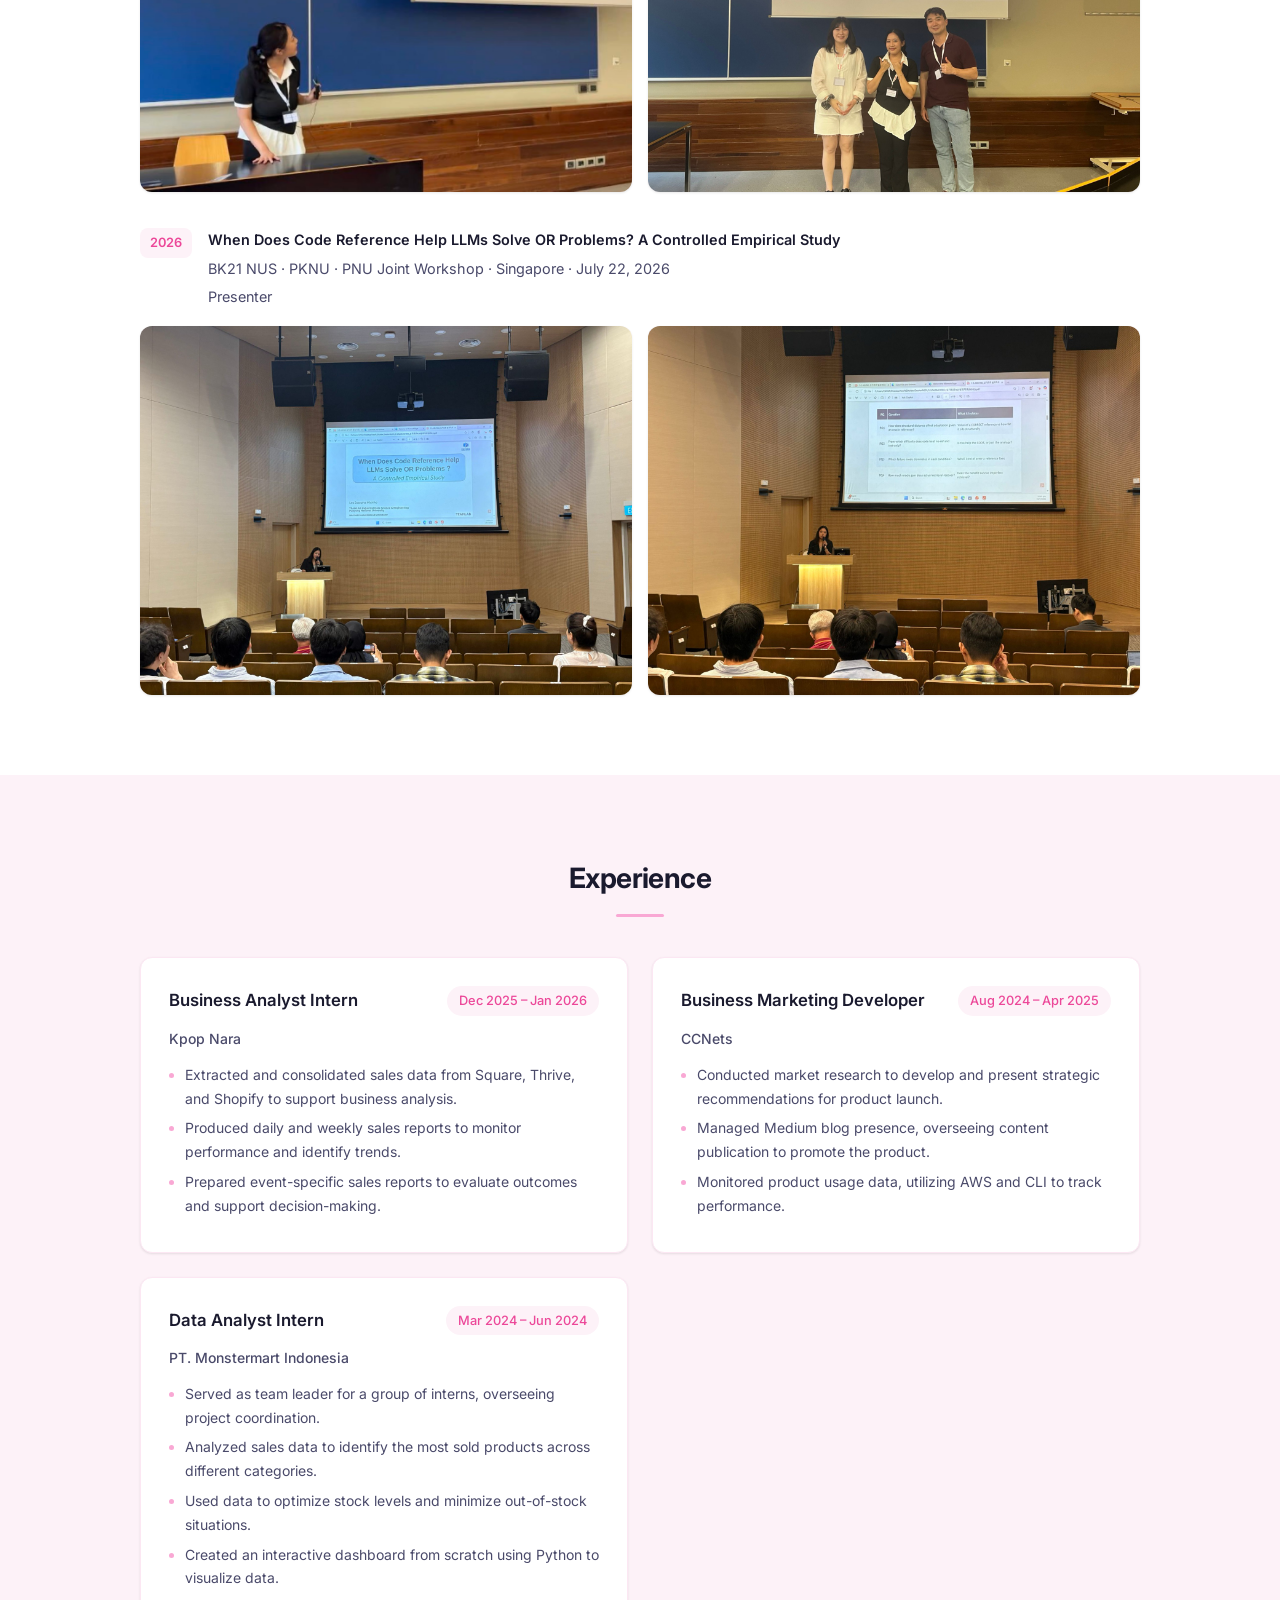
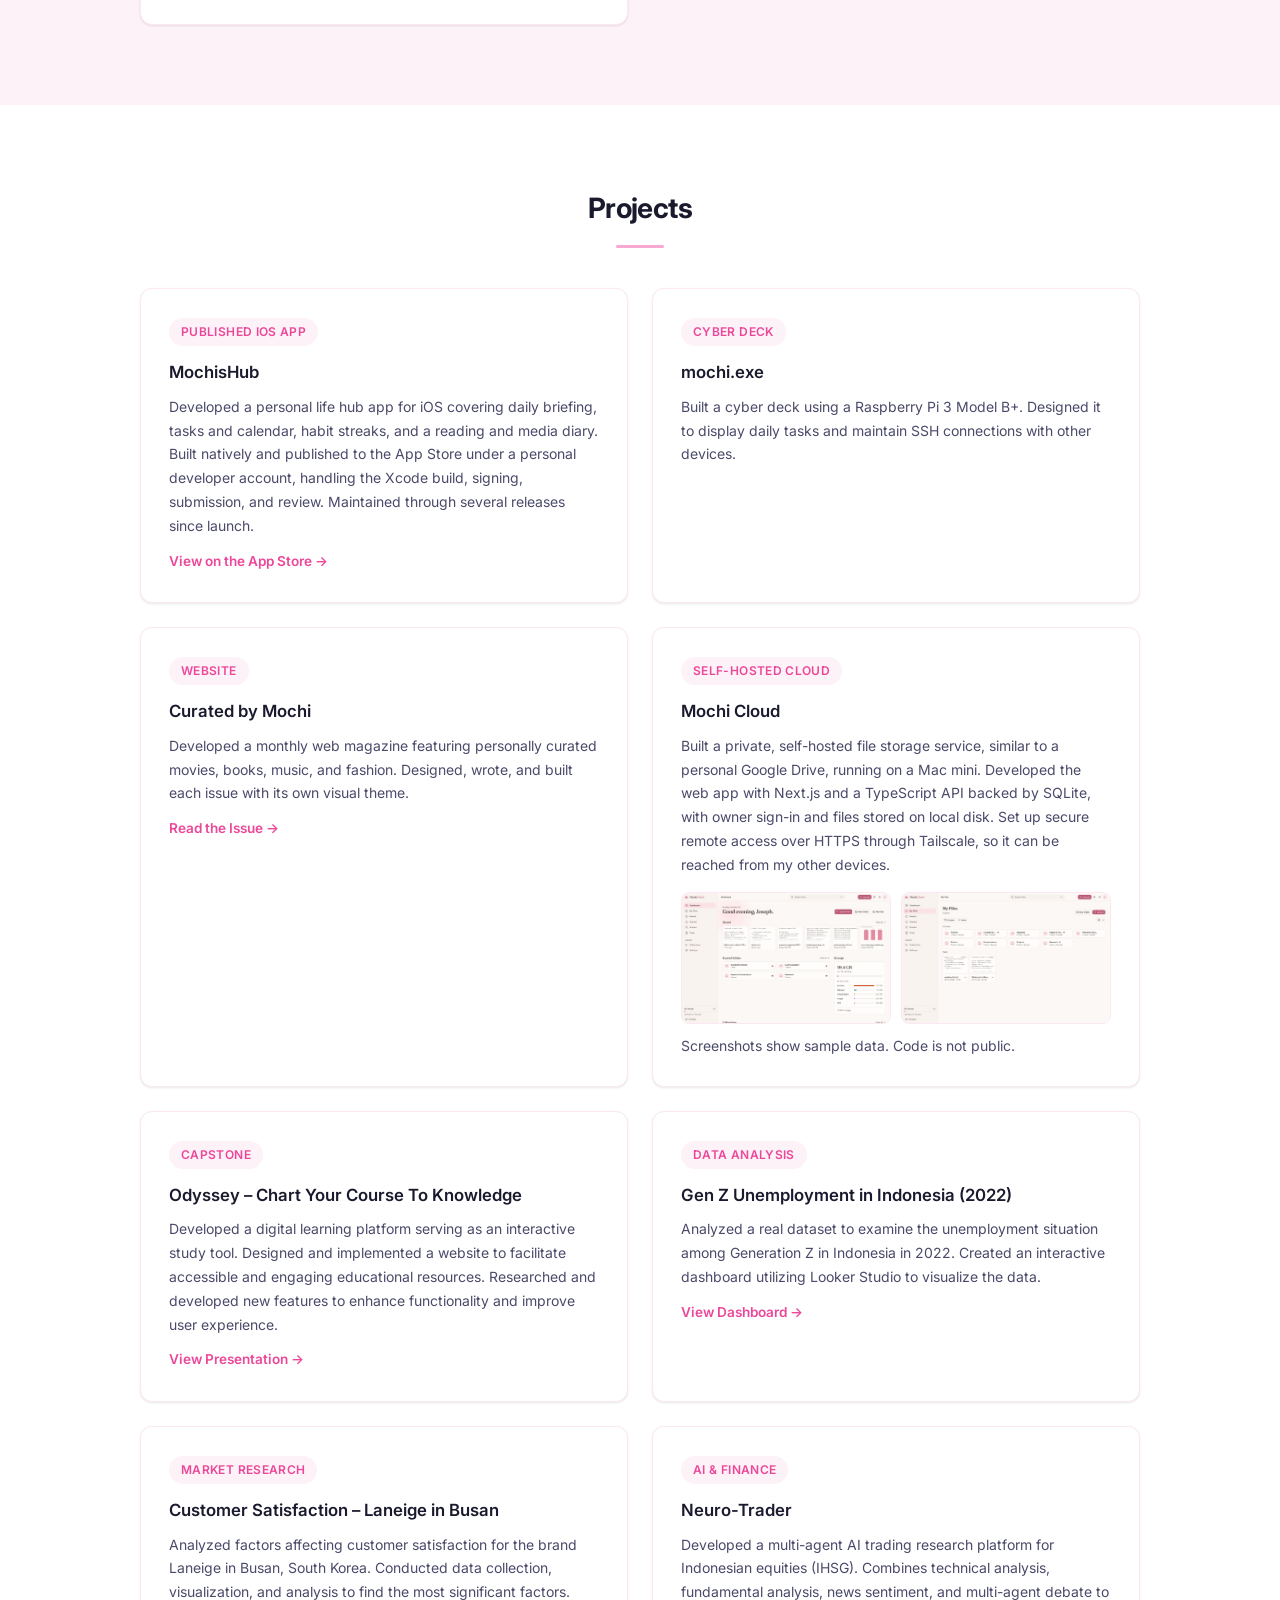
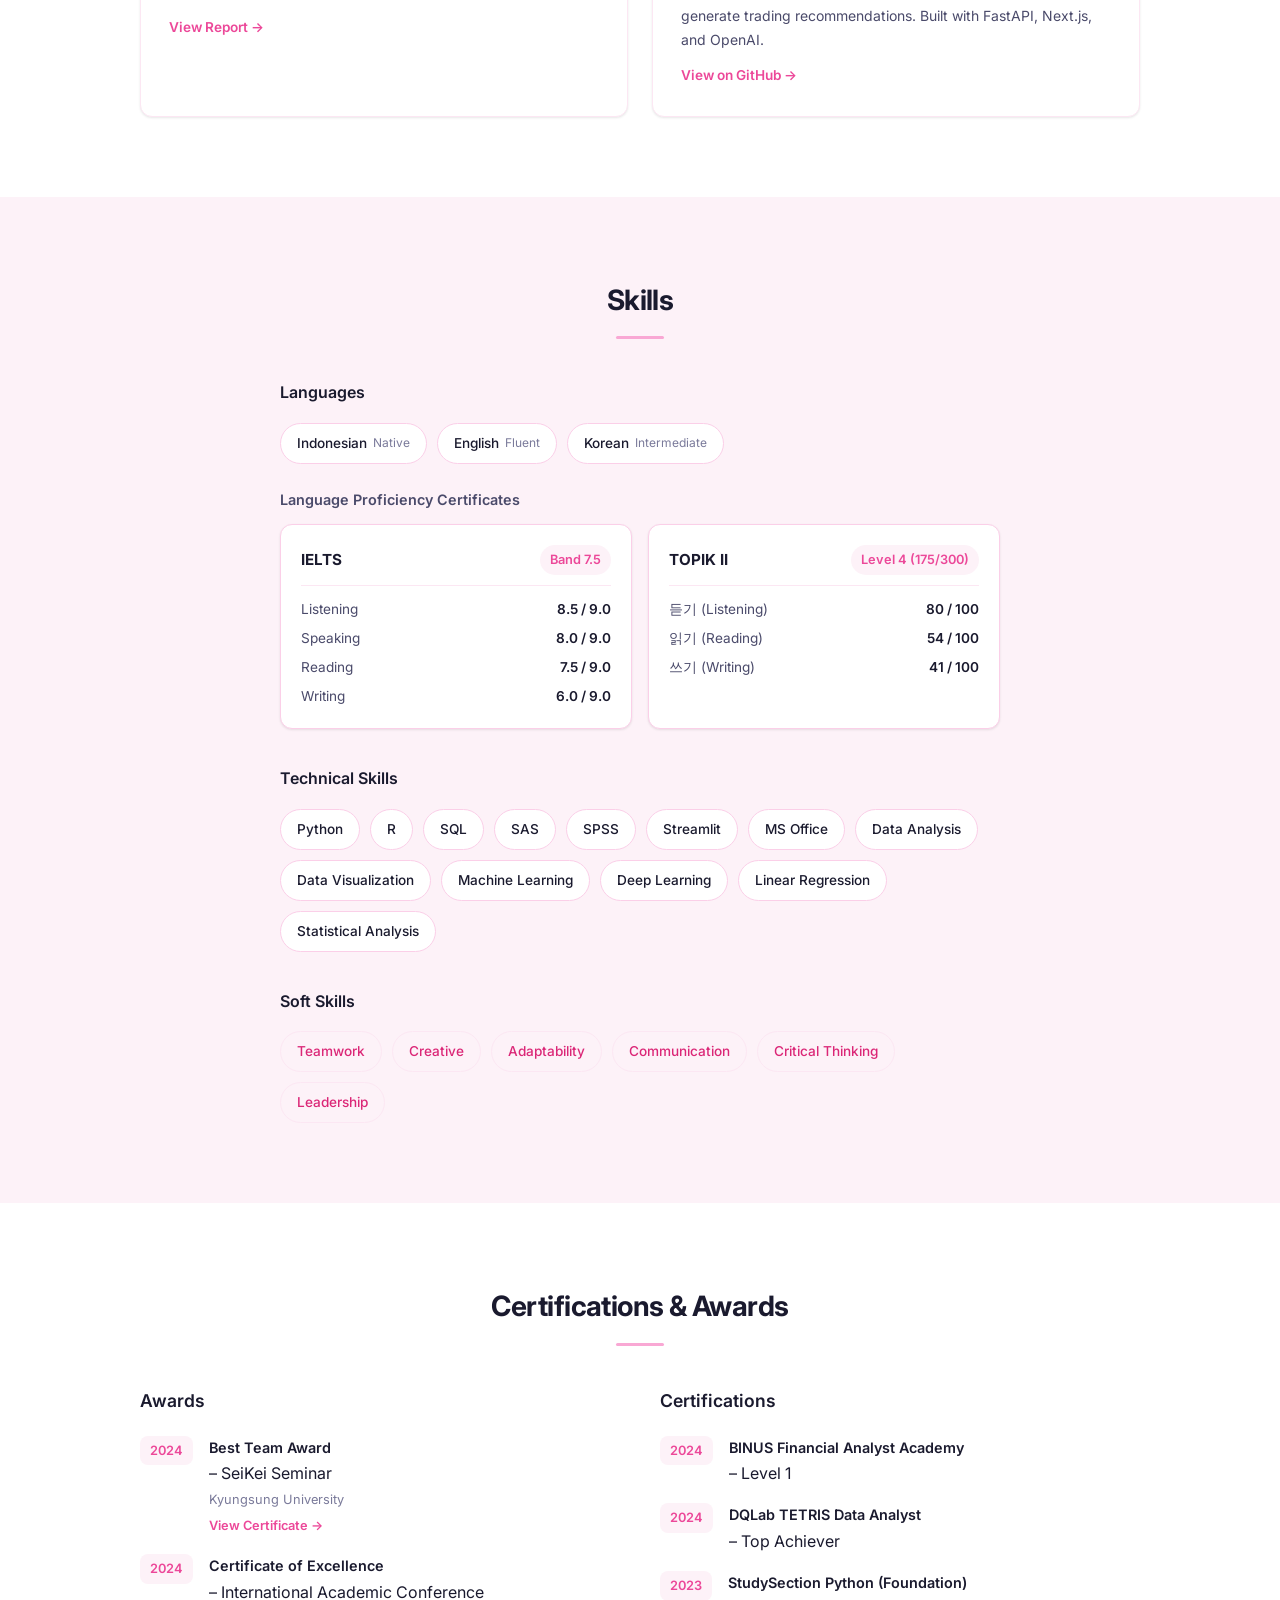
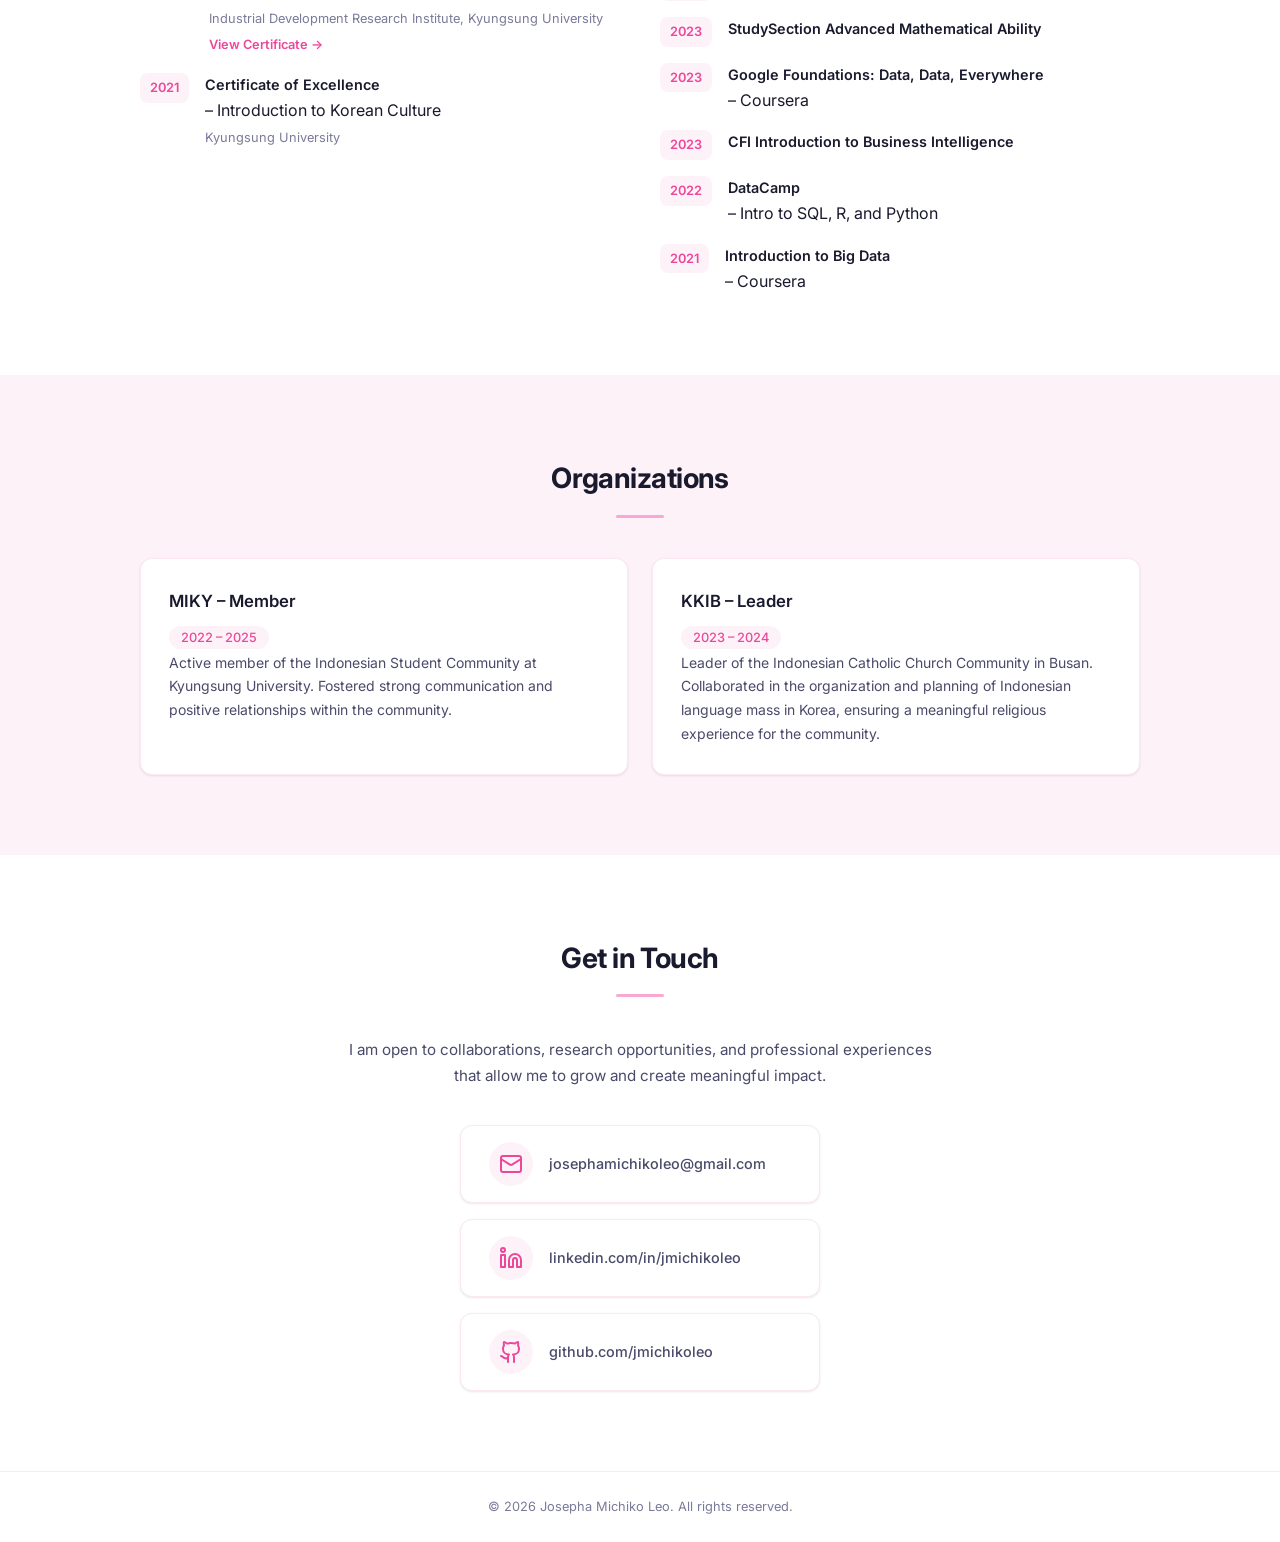
==== commit 4fbdcdfa: "Add sample screenshots to Mochi Cloud card Co-Authored-By: Claude Opus 5.5 <noreply@anthropic.com>" ====
--- a/index.html
+++ b/index.html
@@ -226,6 +226,11 @@
           <div class="card-tag" data-i18n="proj.tag9">Self-Hosted Cloud</div>
           <h3>Mochi Cloud</h3>
           <p data-i18n="proj.desc9">Built a private, self-hosted file storage service, similar to a personal Google Drive, running on a Mac mini. Developed the web app with Next.js and a TypeScript API backed by SQLite, with owner sign-in and files stored on local disk. Set up secure remote access over HTTPS through Tailscale, so it can be reached from my other devices.</p>
+          <div class="card-shots">
+            <a href="assets/projects/mochi-cloud-dashboard.jpg" target="_blank"><img src="assets/projects/mochi-cloud-dashboard.jpg" alt="Mochi Cloud dashboard with sample data" loading="lazy"></a>
+            <a href="assets/projects/mochi-cloud-files.jpg" target="_blank"><img src="assets/projects/mochi-cloud-files.jpg" alt="Mochi Cloud My Files view with sample data" loading="lazy"></a>
+          </div>
+          <p class="card-note" data-i18n="proj.note9">Screenshots show sample data. Code is not public.</p>
         </div>
         <div class="card fade-in">
           <div class="card-tag" data-i18n="proj.tag1">Capstone</div>
--- a/style.css
+++ b/style.css
@@ -1025,3 +1025,38 @@
     padding: 20px;
   }
 }
+
+/* ===== Project screenshots ===== */
+.card-shots {
+  display: grid;
+  grid-template-columns: repeat(2, 1fr);
+  gap: 10px;
+  margin-top: 16px;
+}
+
+.card-shots a {
+  display: block;
+  border-radius: 8px;
+  overflow: hidden;
+  border: 1px solid var(--border);
+  aspect-ratio: 16 / 10;
+}
+
+.card-shots img {
+  width: 100%;
+  height: 100%;
+  object-fit: cover;
+  object-position: top left;
+  display: block;
+  transition: transform var(--transition);
+}
+
+.card-shots a:hover img {
+  transform: scale(1.04);
+}
+
+.card-note {
+  font-size: 0.8rem;
+  color: var(--text-light);
+  margin-top: 10px;
+}
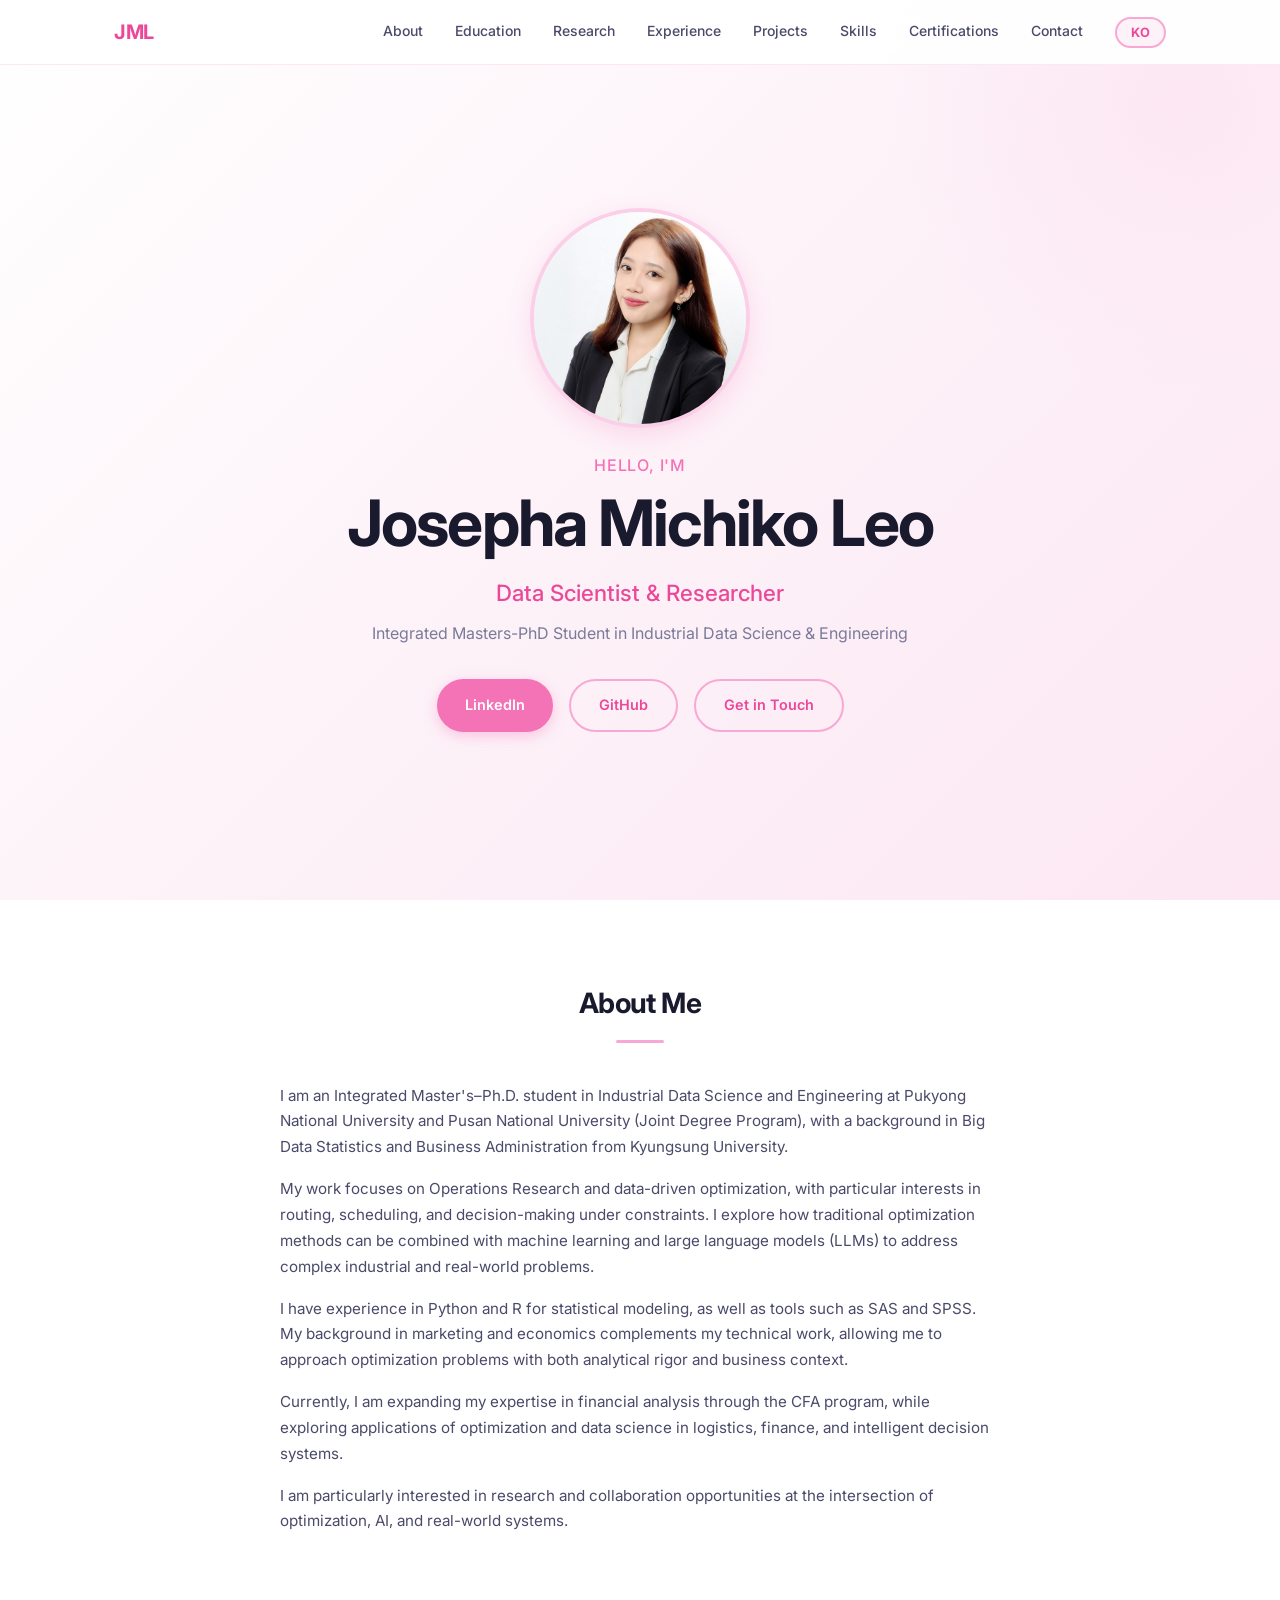
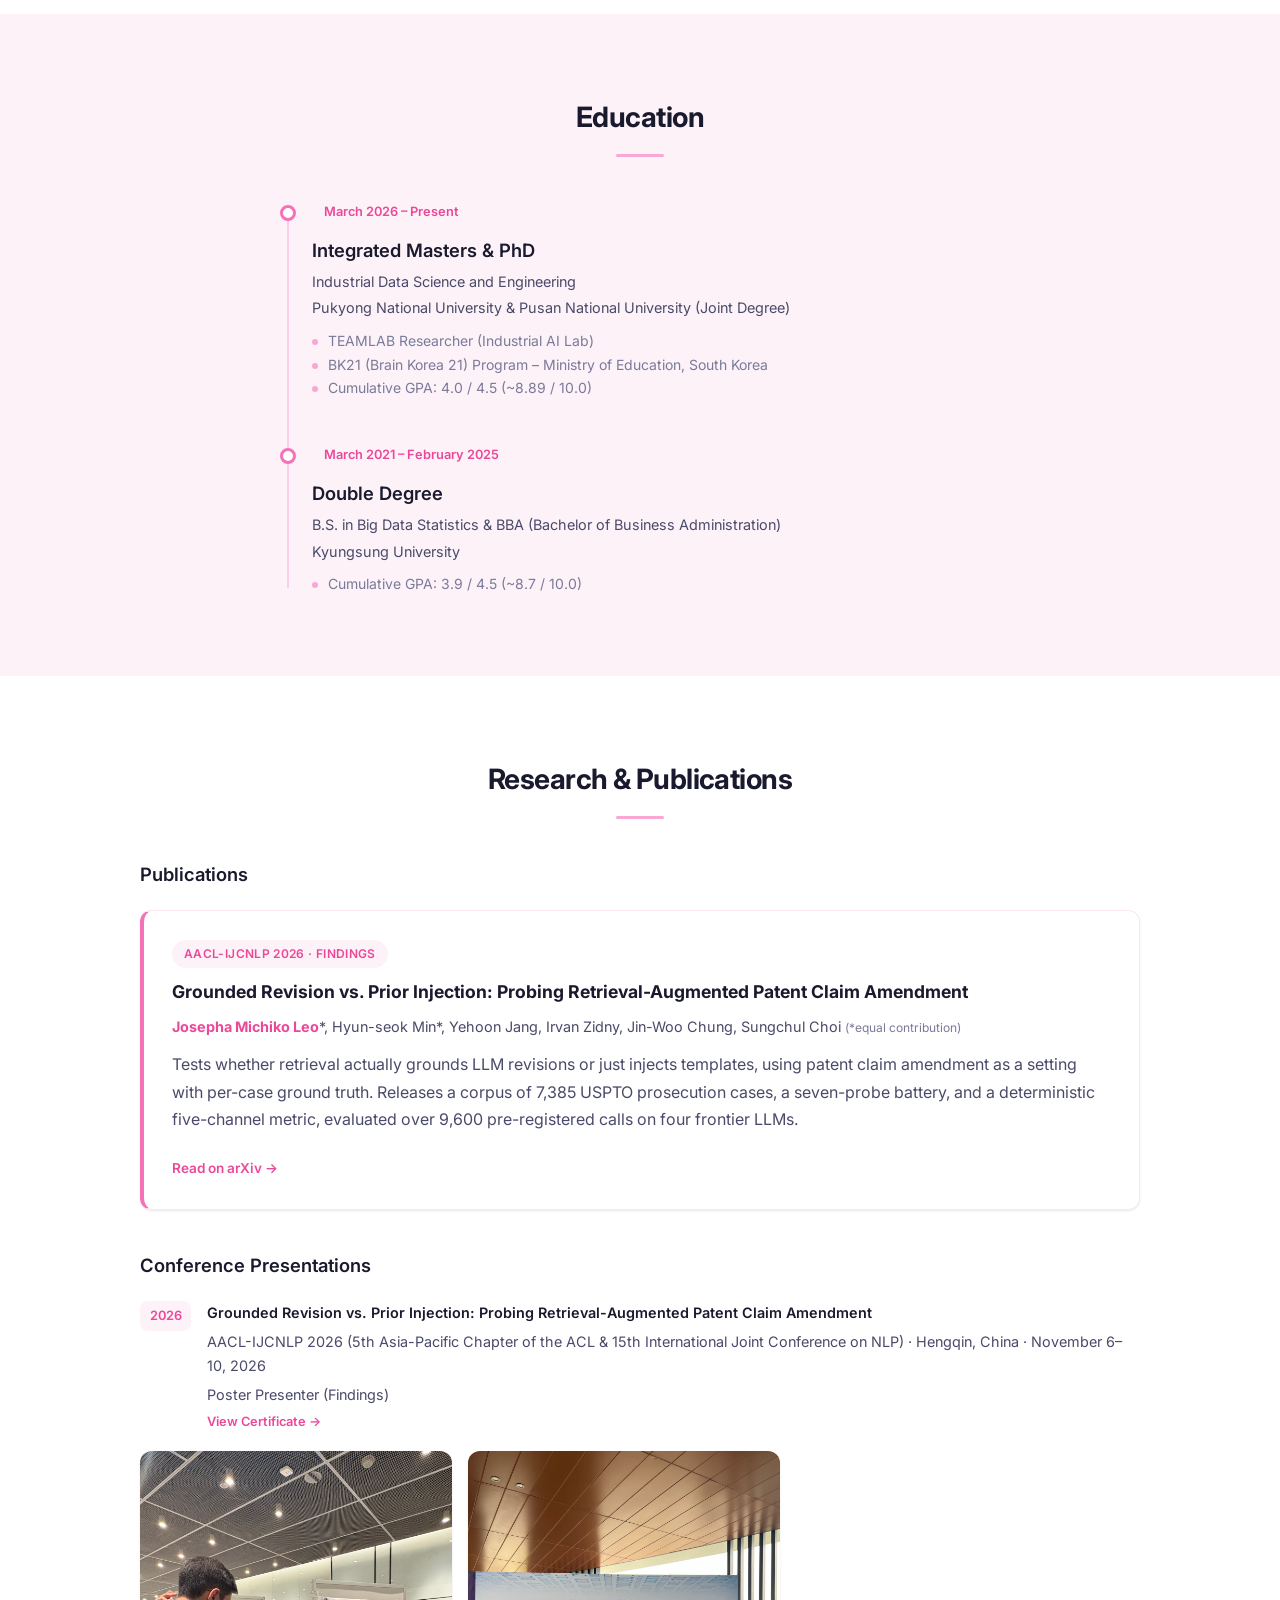
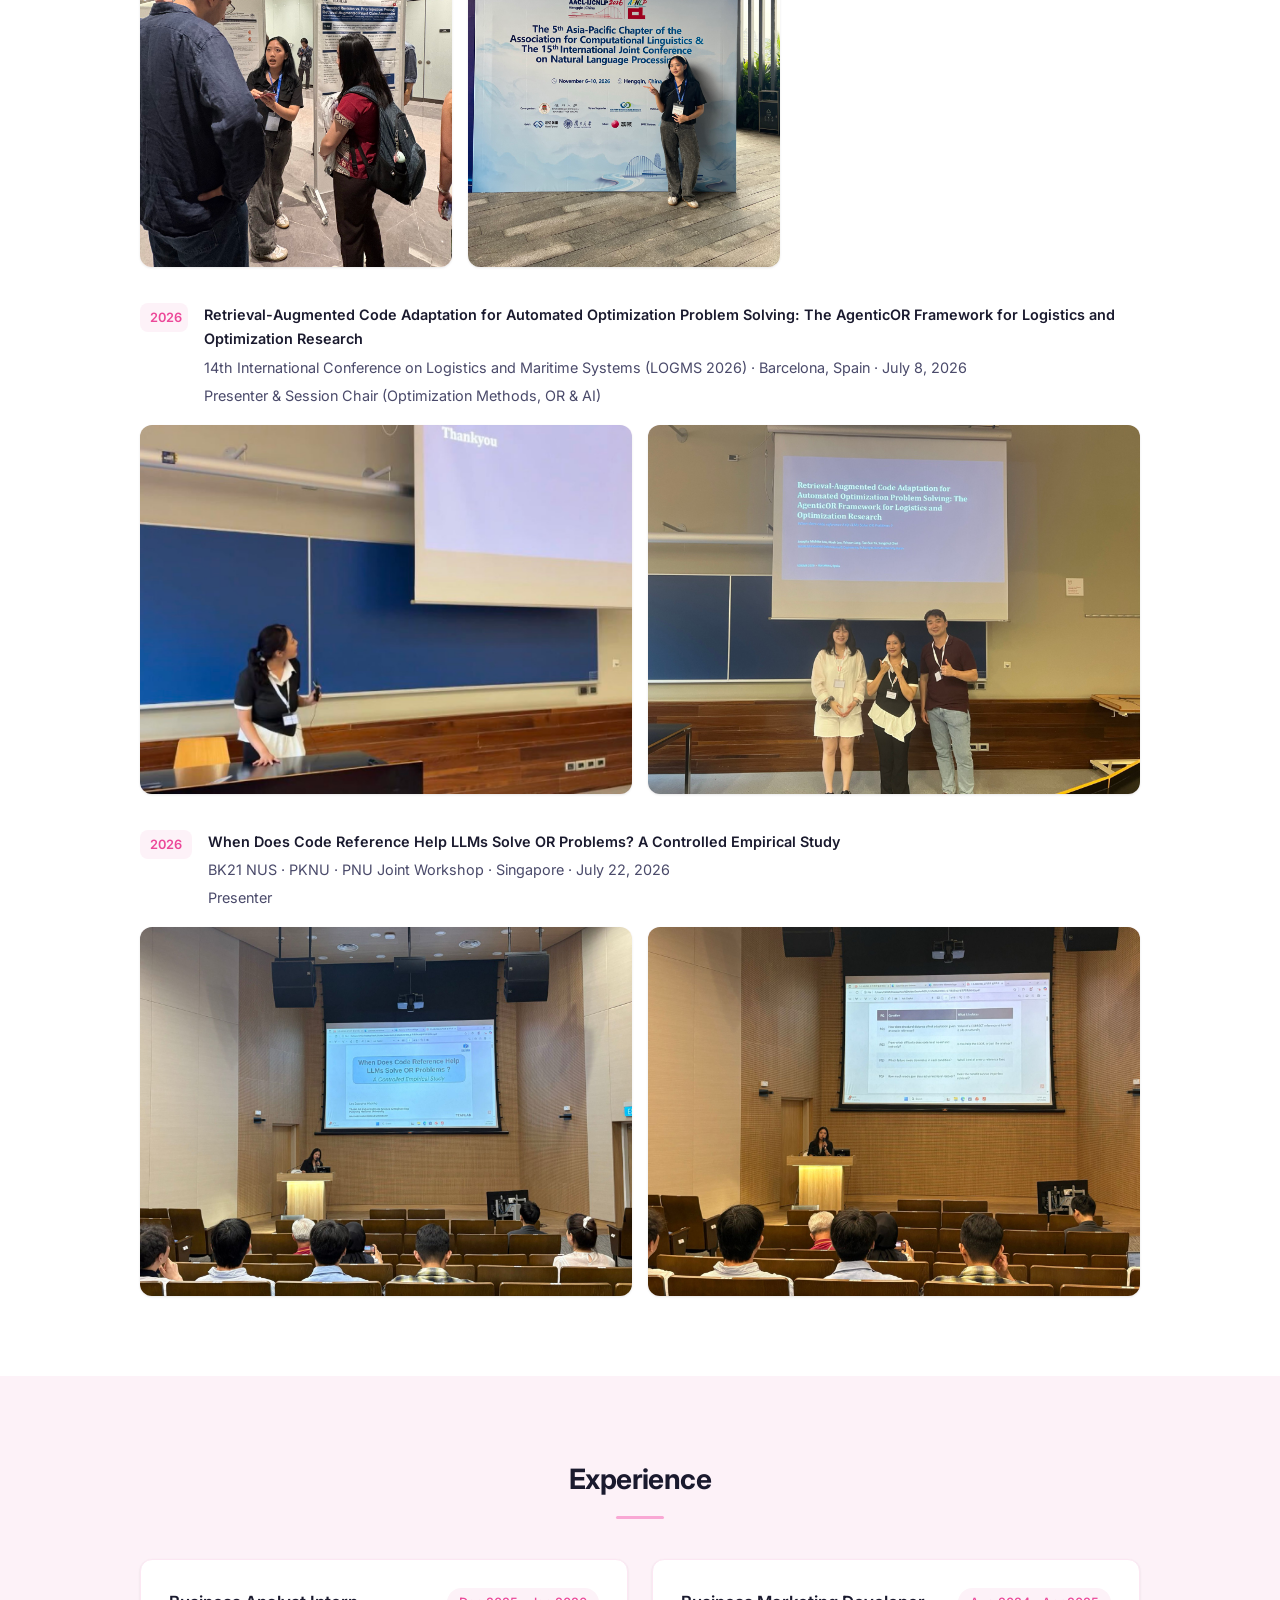
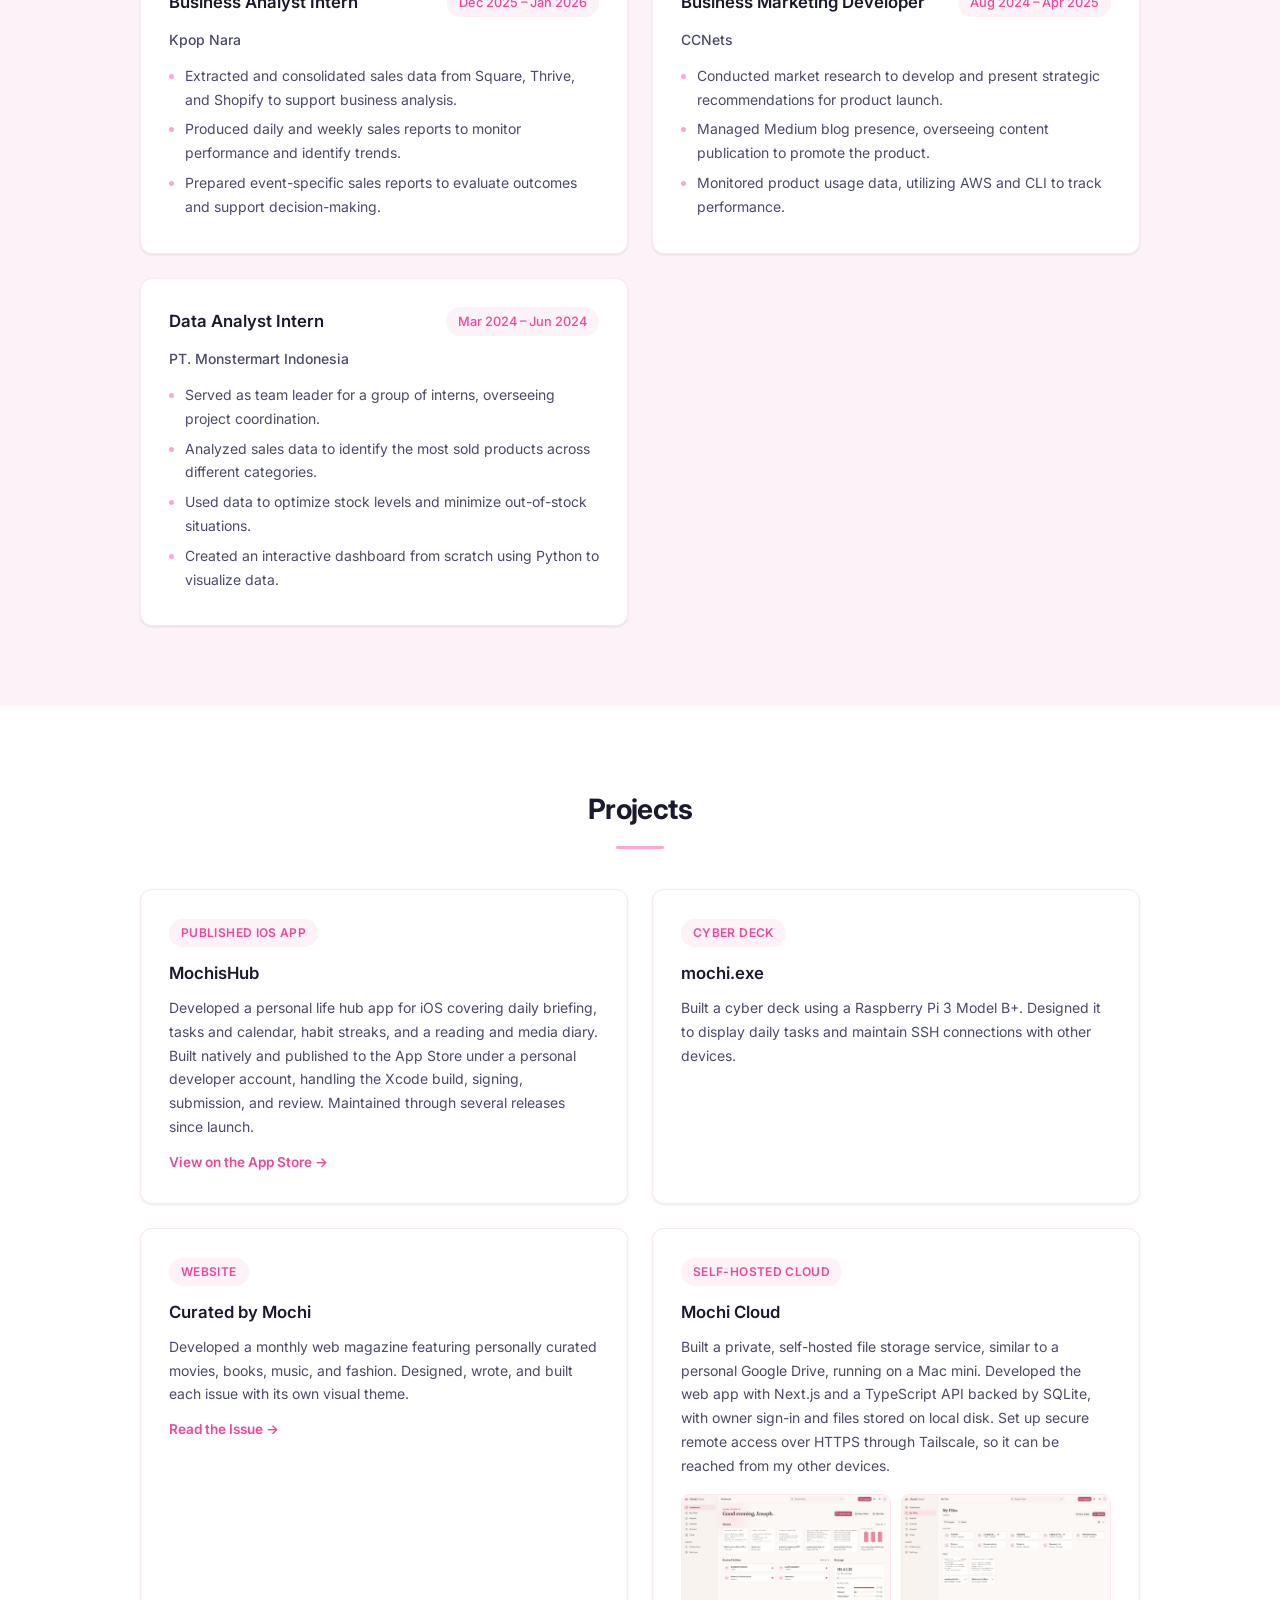
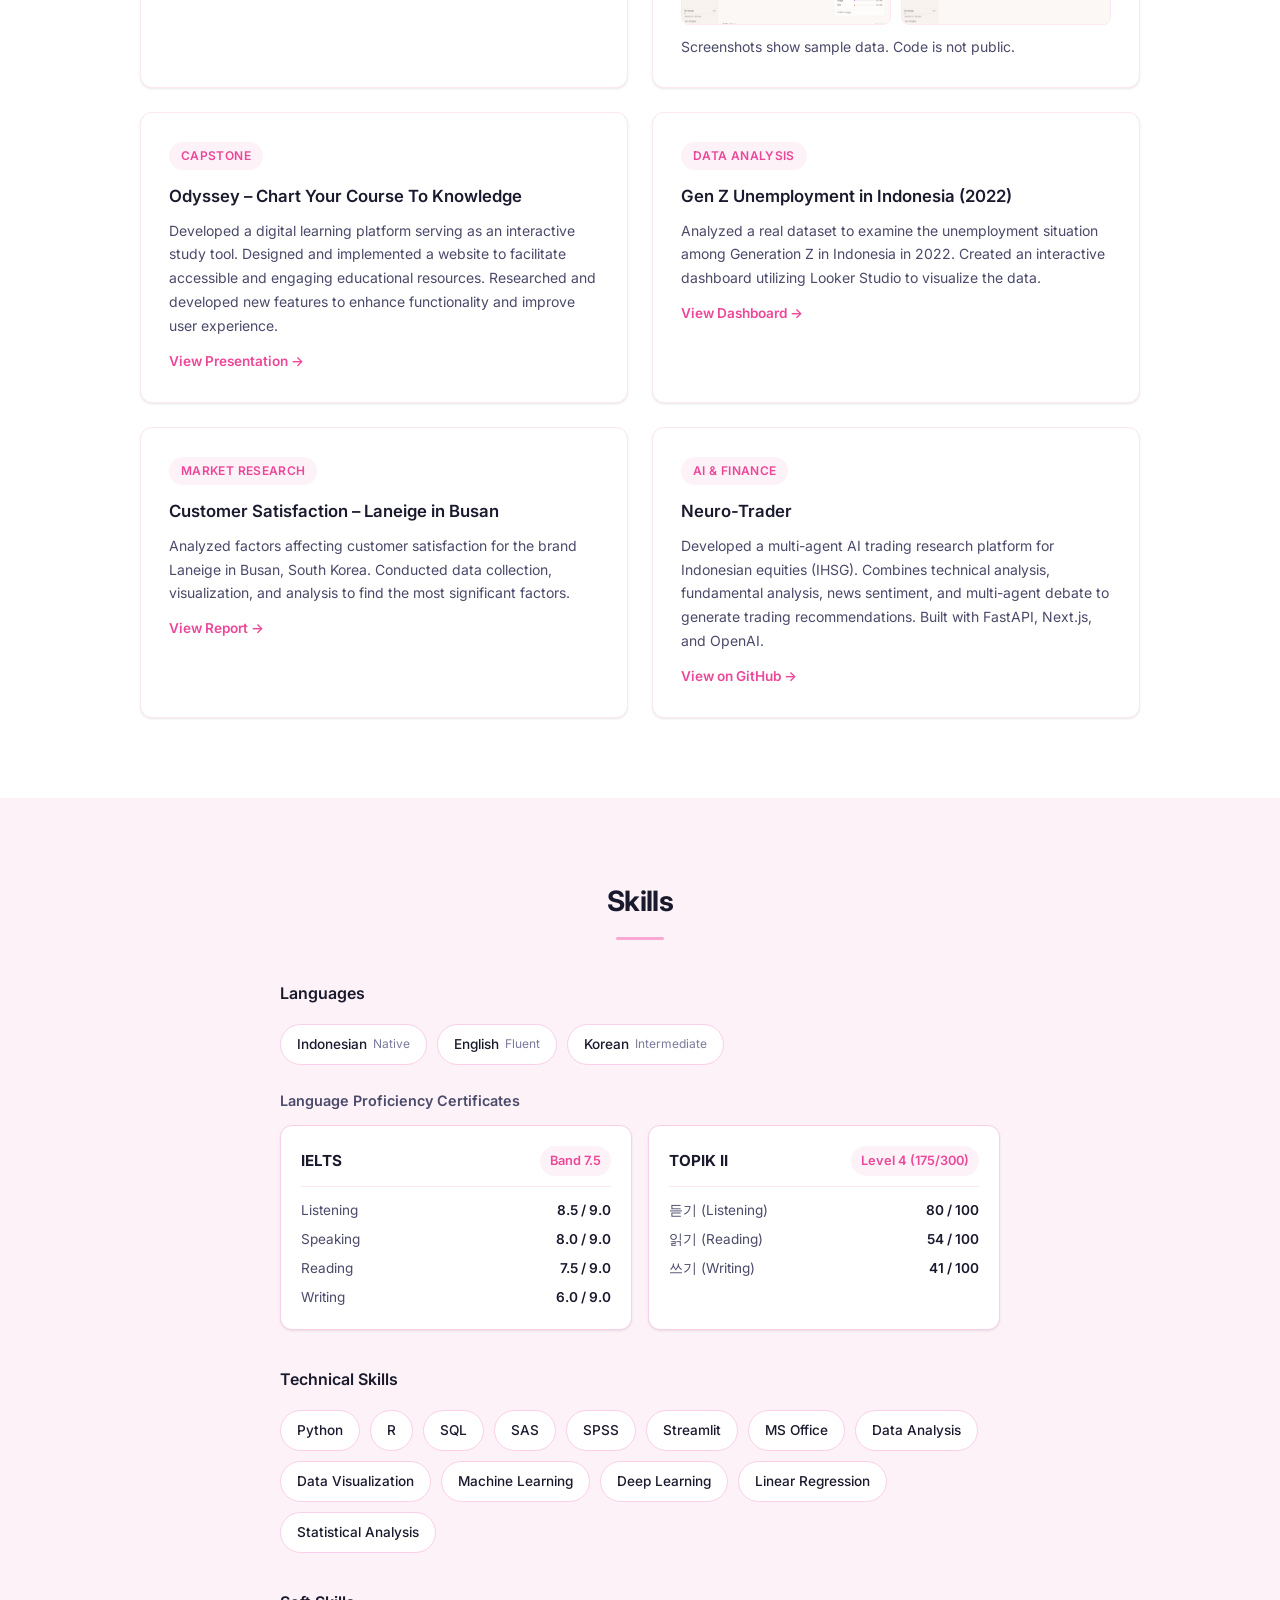
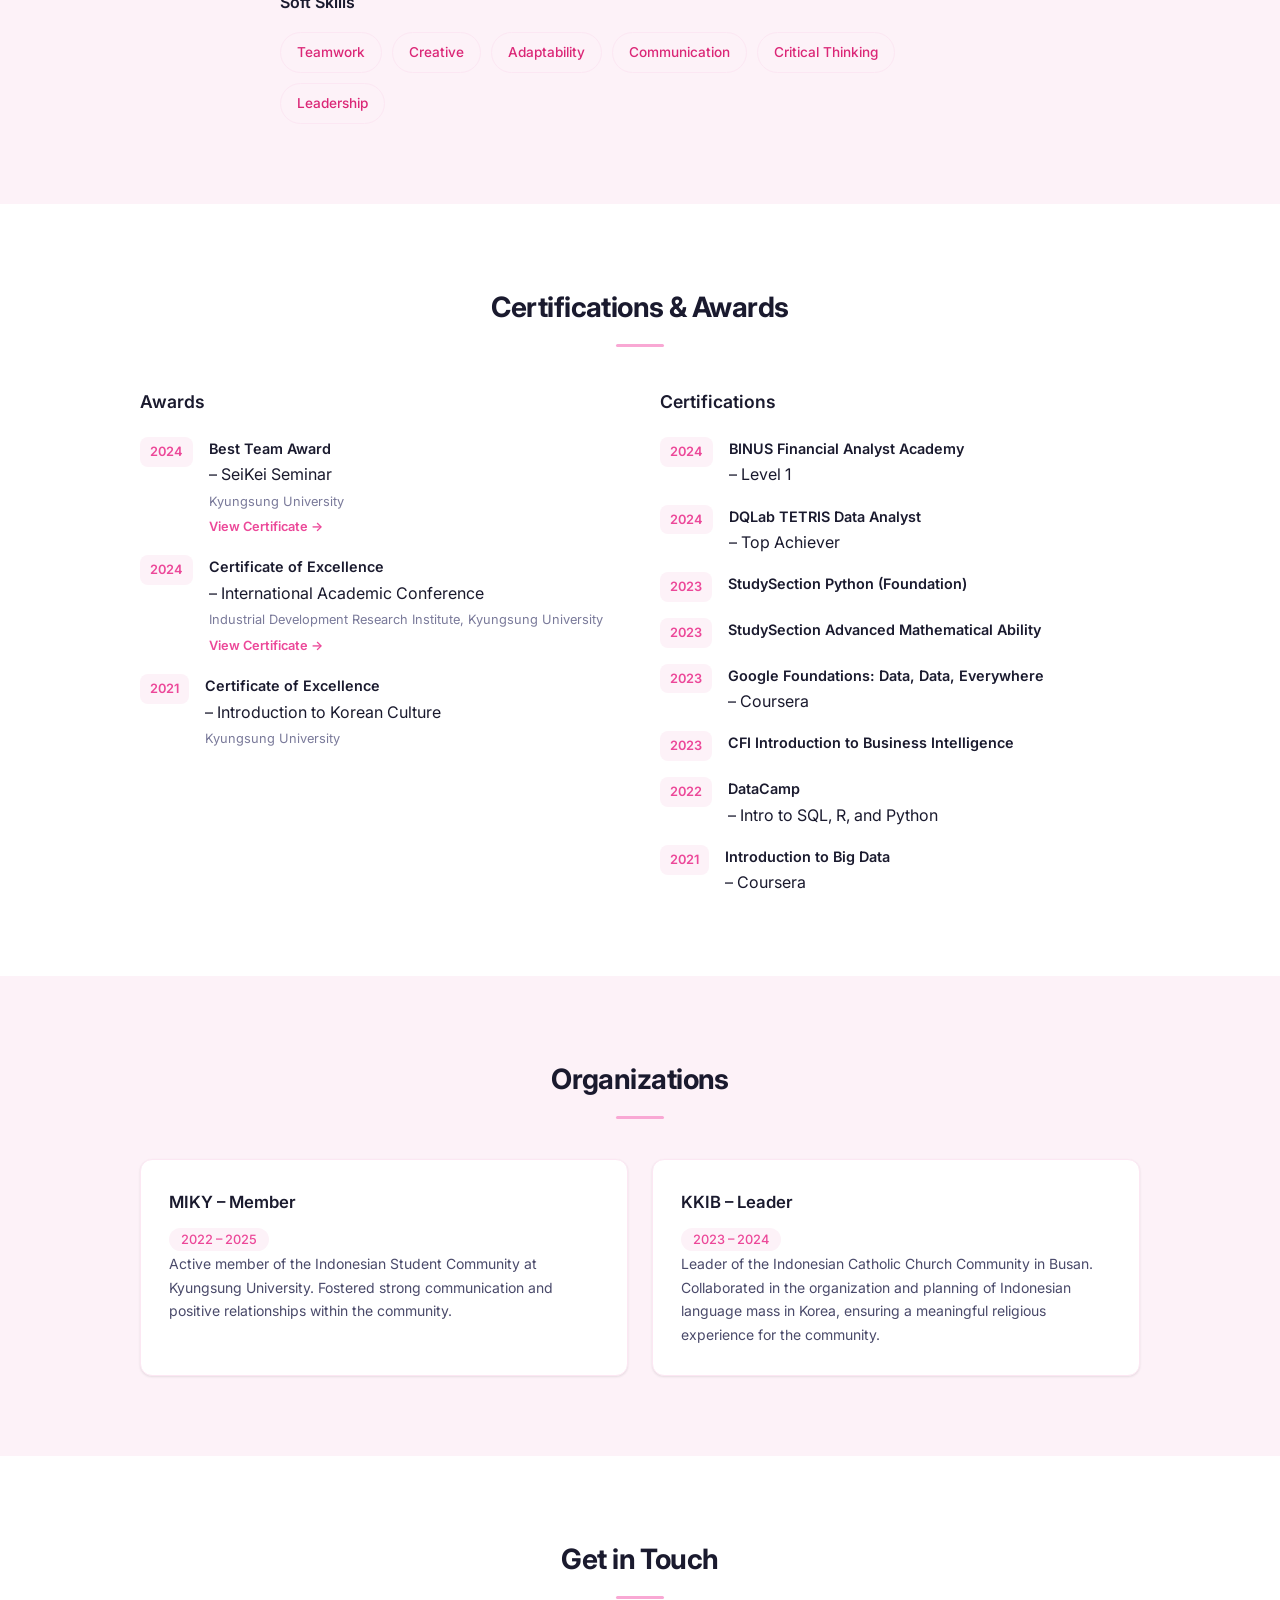
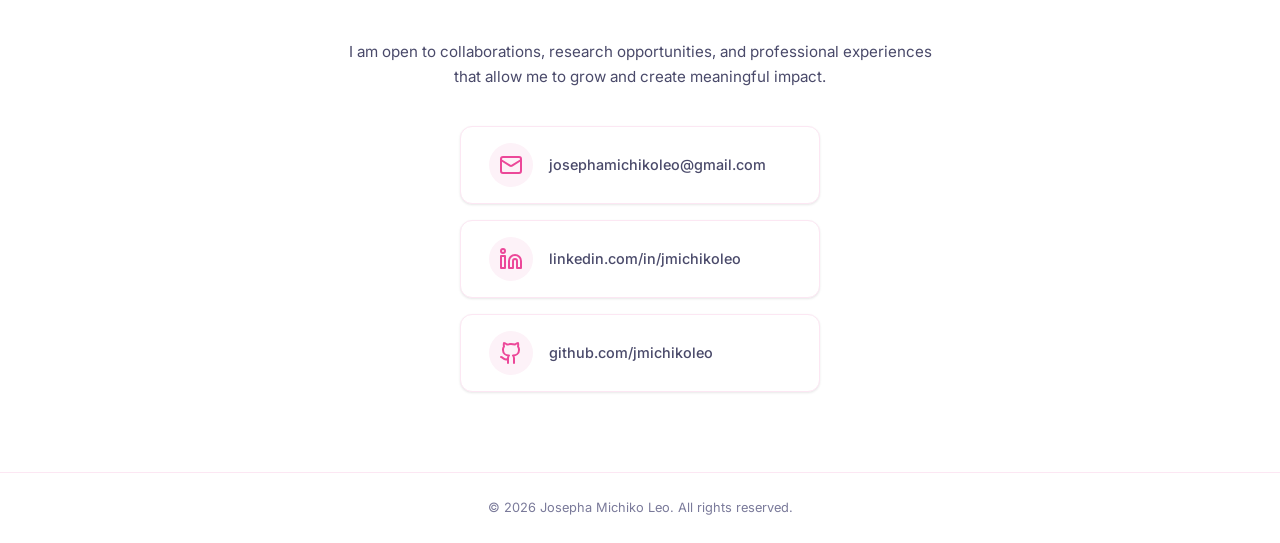
==== commit 1a745c45: "Add AACL-IJCNLP 2026 poster presentation with photos and certificate Co-Authored-By: Claude Opus 5.5" ====
--- a/index.html
+++ b/index.html
@@ -122,6 +122,21 @@
 
       <h3 class="subsection-title" data-i18n="research.talks">Conference Presentations</h3>
       <div class="talk-list">
+        <div class="talk fade-in">
+          <div class="cert-item">
+            <span class="cert-year">2026</span>
+            <div>
+              <strong>Grounded Revision vs. Prior Injection: Probing Retrieval-Augmented Patent Claim Amendment</strong>
+              <p data-i18n="research.talk3.venue">AACL-IJCNLP 2026 (5th Asia-Pacific Chapter of the ACL &amp; 15th International Joint Conference on NLP) &middot; Hengqin, China &middot; November 6&ndash;10, 2026</p>
+              <p data-i18n="research.talk3.role">Poster Presenter (Findings)</p>
+              <a href="assets/certificates/aacl-ijcnlp-2026-attendance.pdf" target="_blank" class="cert-link" data-i18n="research.talk3.cert">View Certificate &rarr;</a>
+            </div>
+          </div>
+          <div class="photo-gallery photo-gallery-portrait">
+            <figure><img src="assets/conference/aacl-2026-poster.jpg" alt="Presenting the poster at AACL-IJCNLP 2026" loading="lazy"></figure>
+            <figure><img src="assets/conference/aacl-2026-venue.jpg" alt="At the AACL-IJCNLP 2026 venue in Hengqin, China" loading="lazy"></figure>
+          </div>
+        </div>
         <div class="talk fade-in">
           <div class="cert-item">
             <span class="cert-year">2026</span>
--- a/style.css
+++ b/style.css
@@ -1060,3 +1060,11 @@
   color: var(--text-light);
   margin-top: 10px;
 }
+
+.photo-gallery-portrait {
+  max-width: 640px;
+}
+
+.photo-gallery-portrait figure {
+  aspect-ratio: 3 / 4;
+}
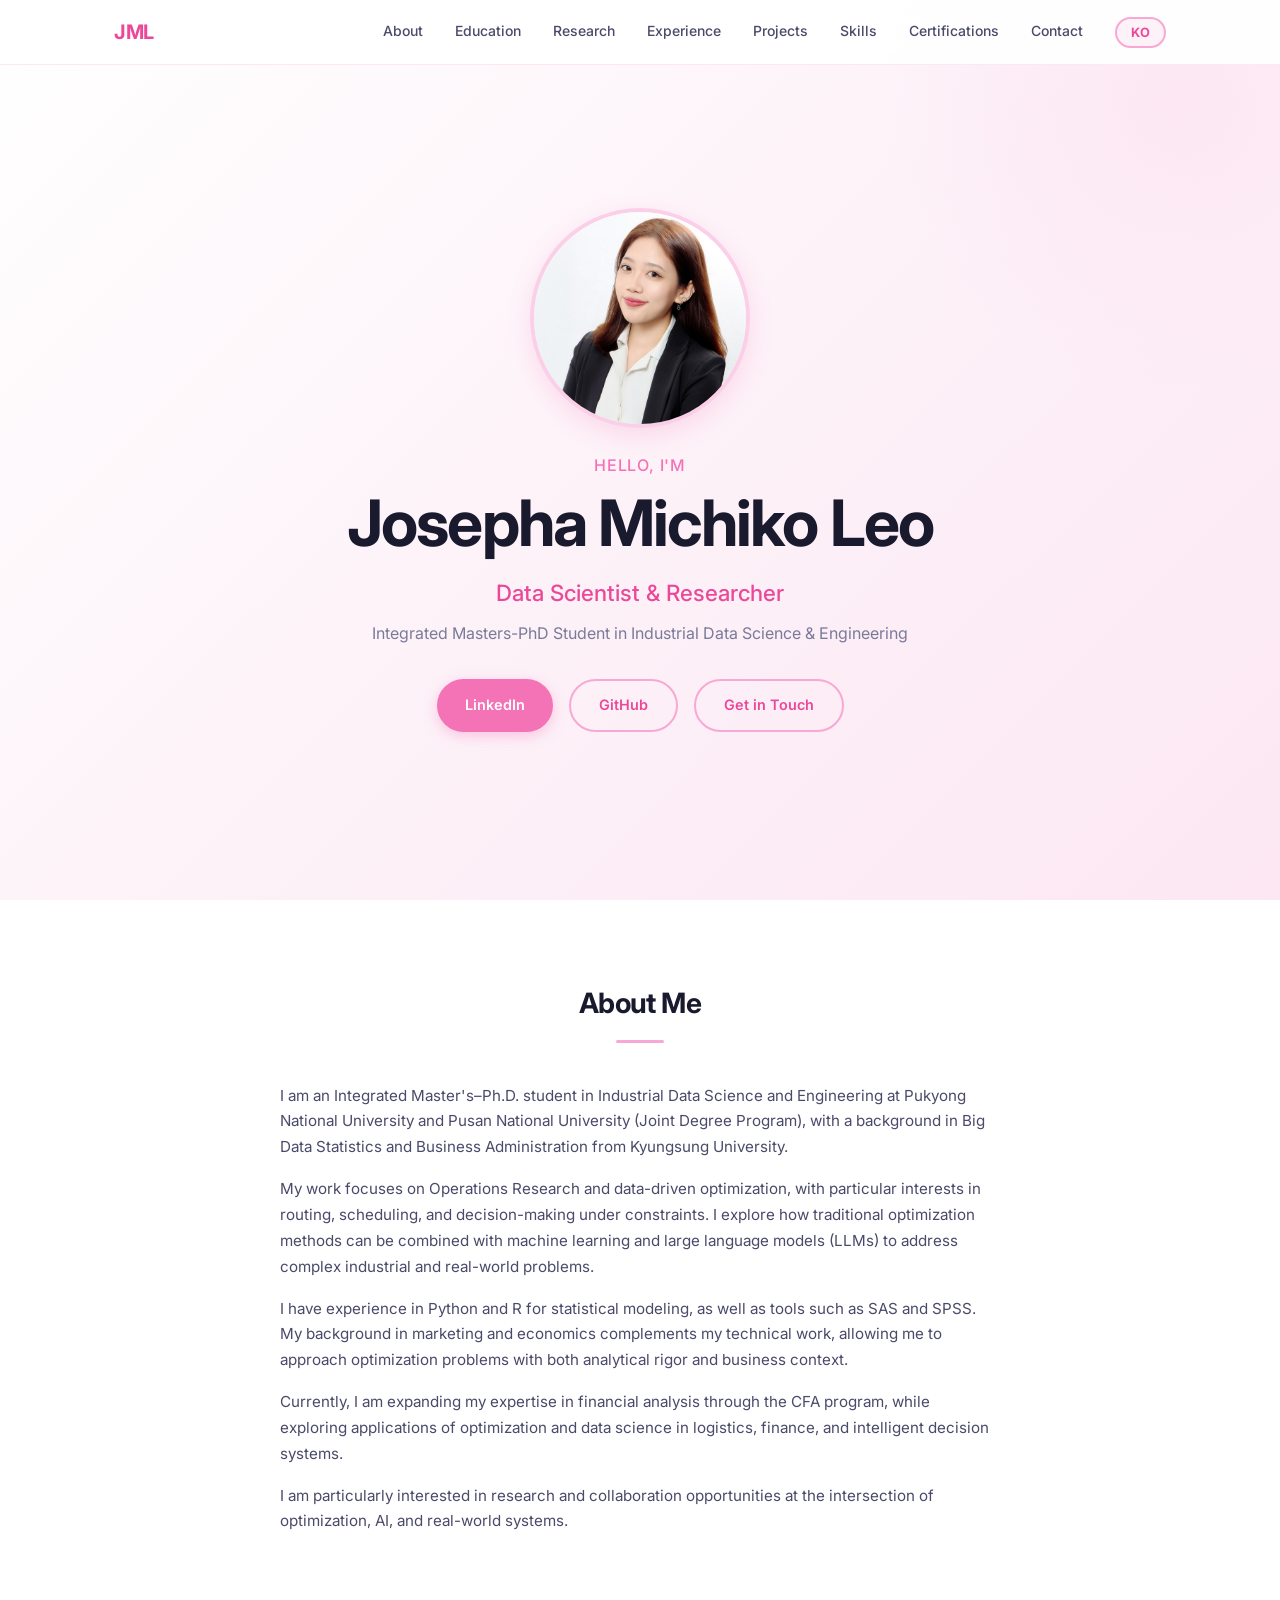
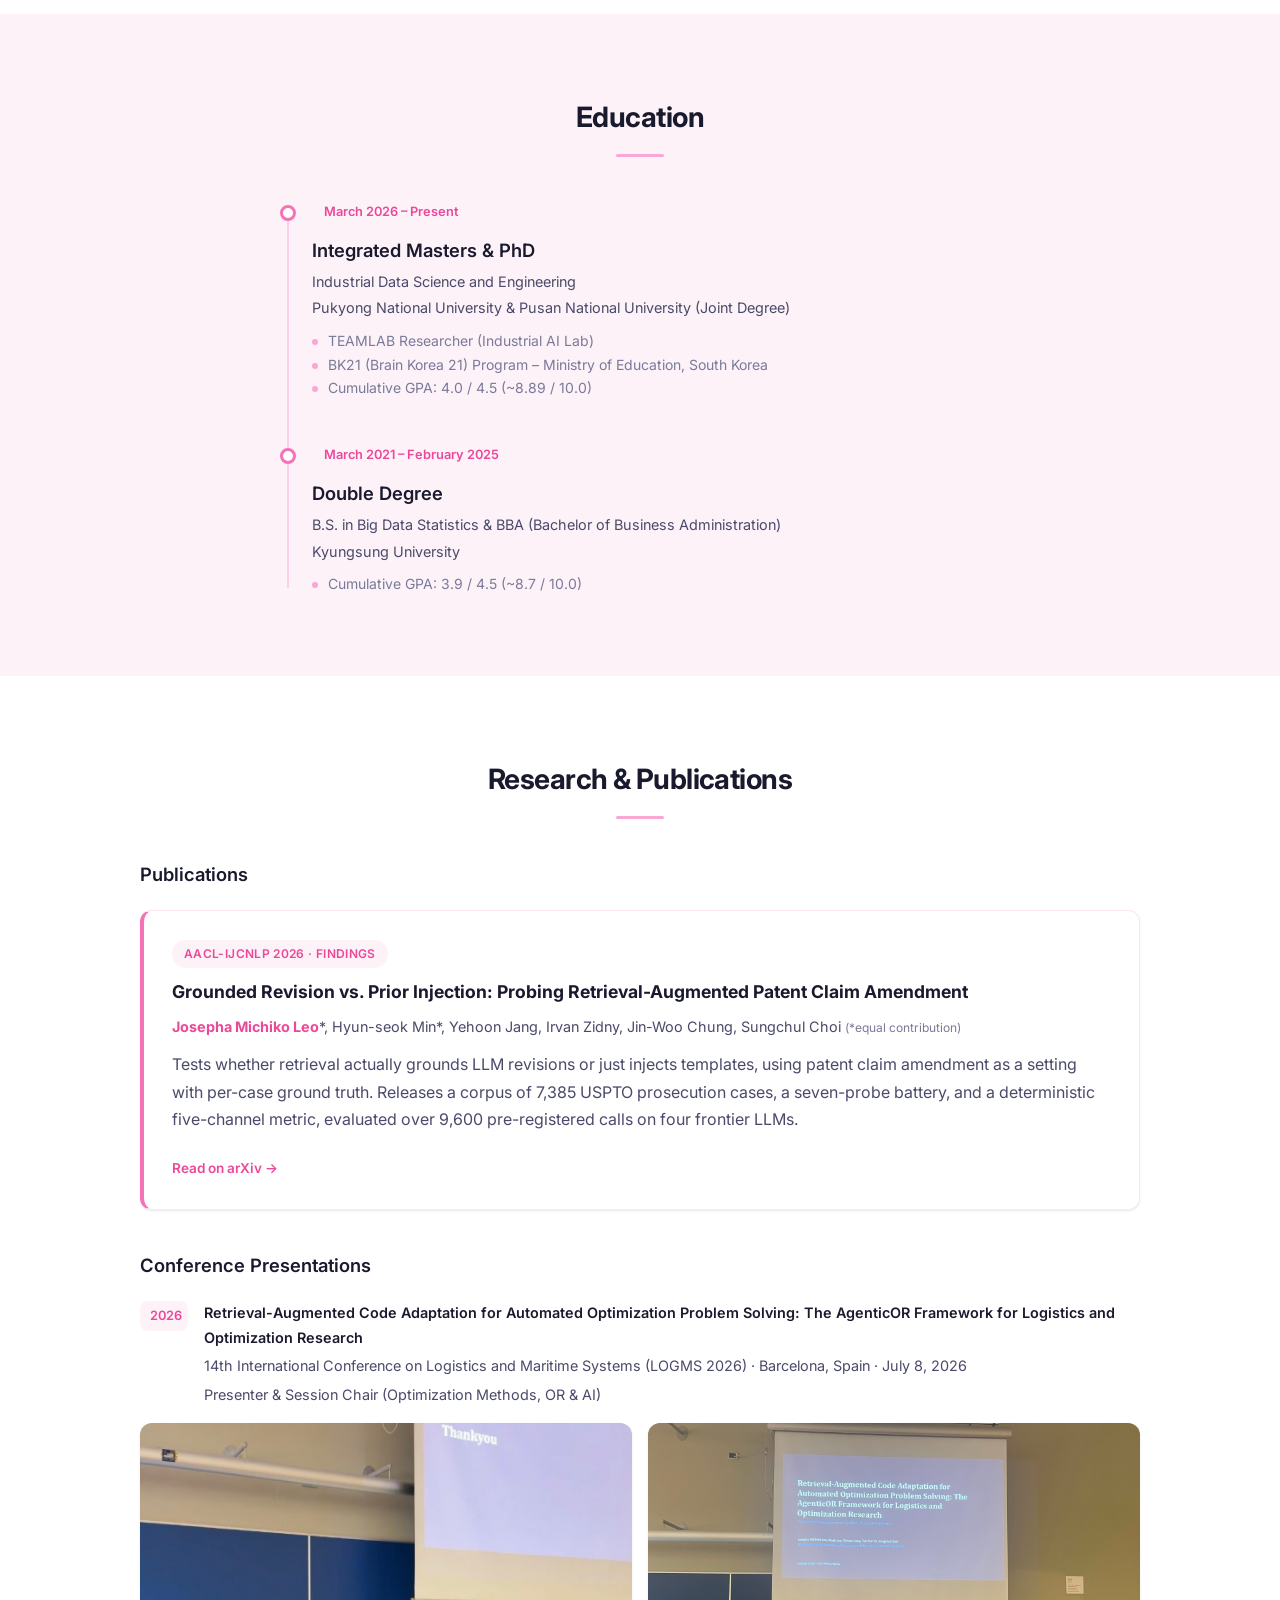
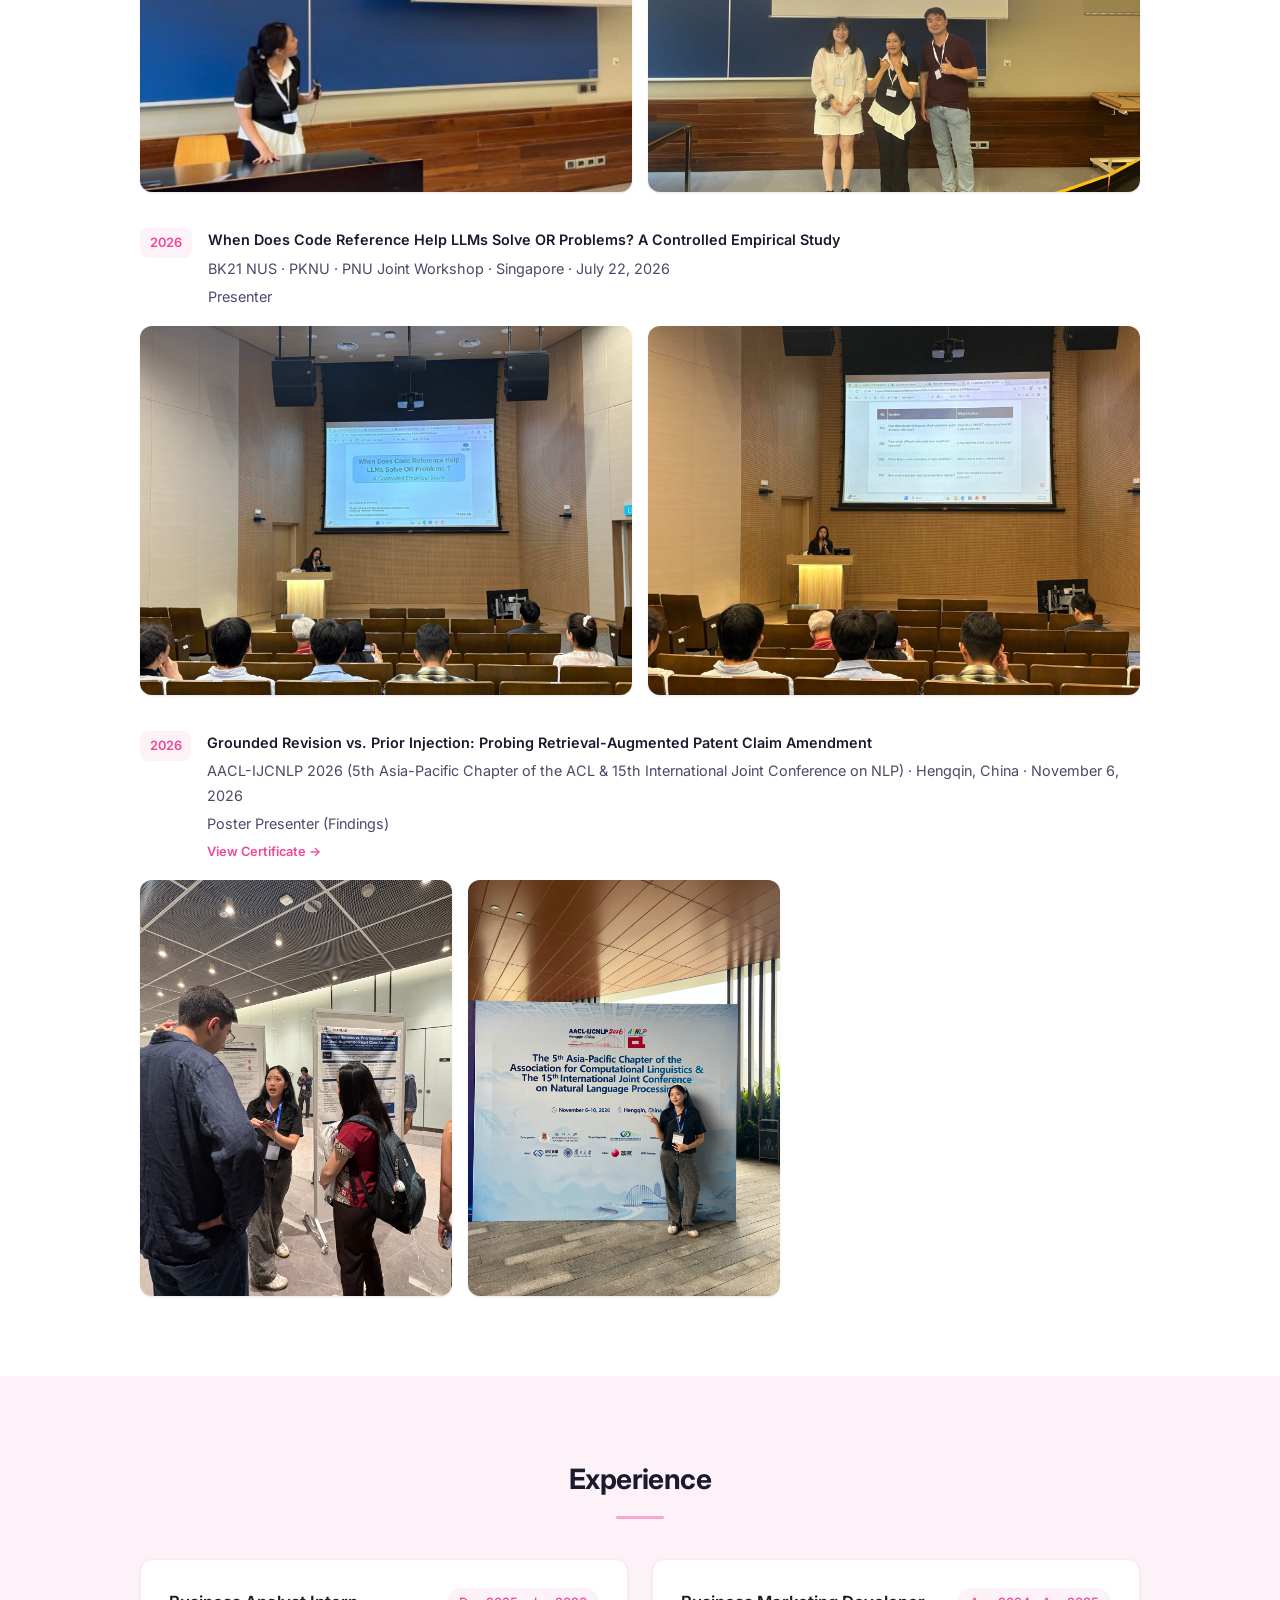
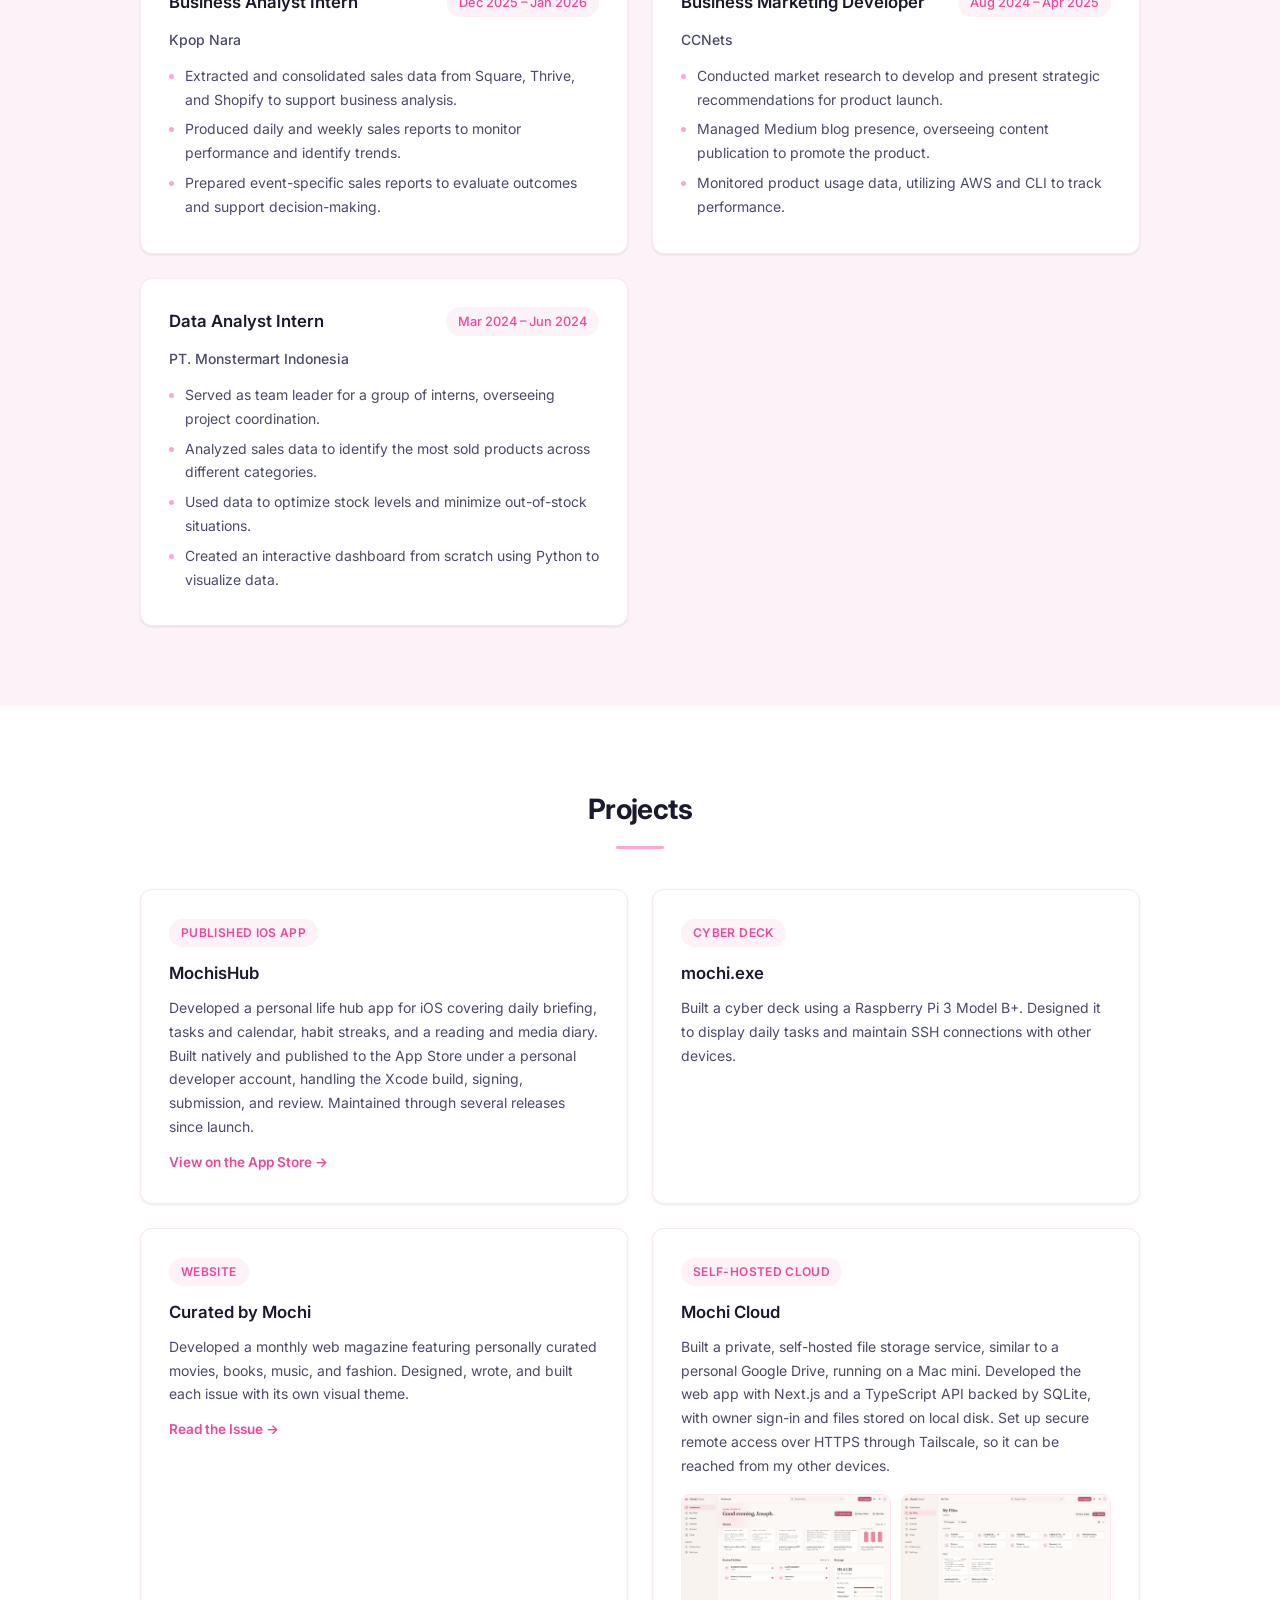
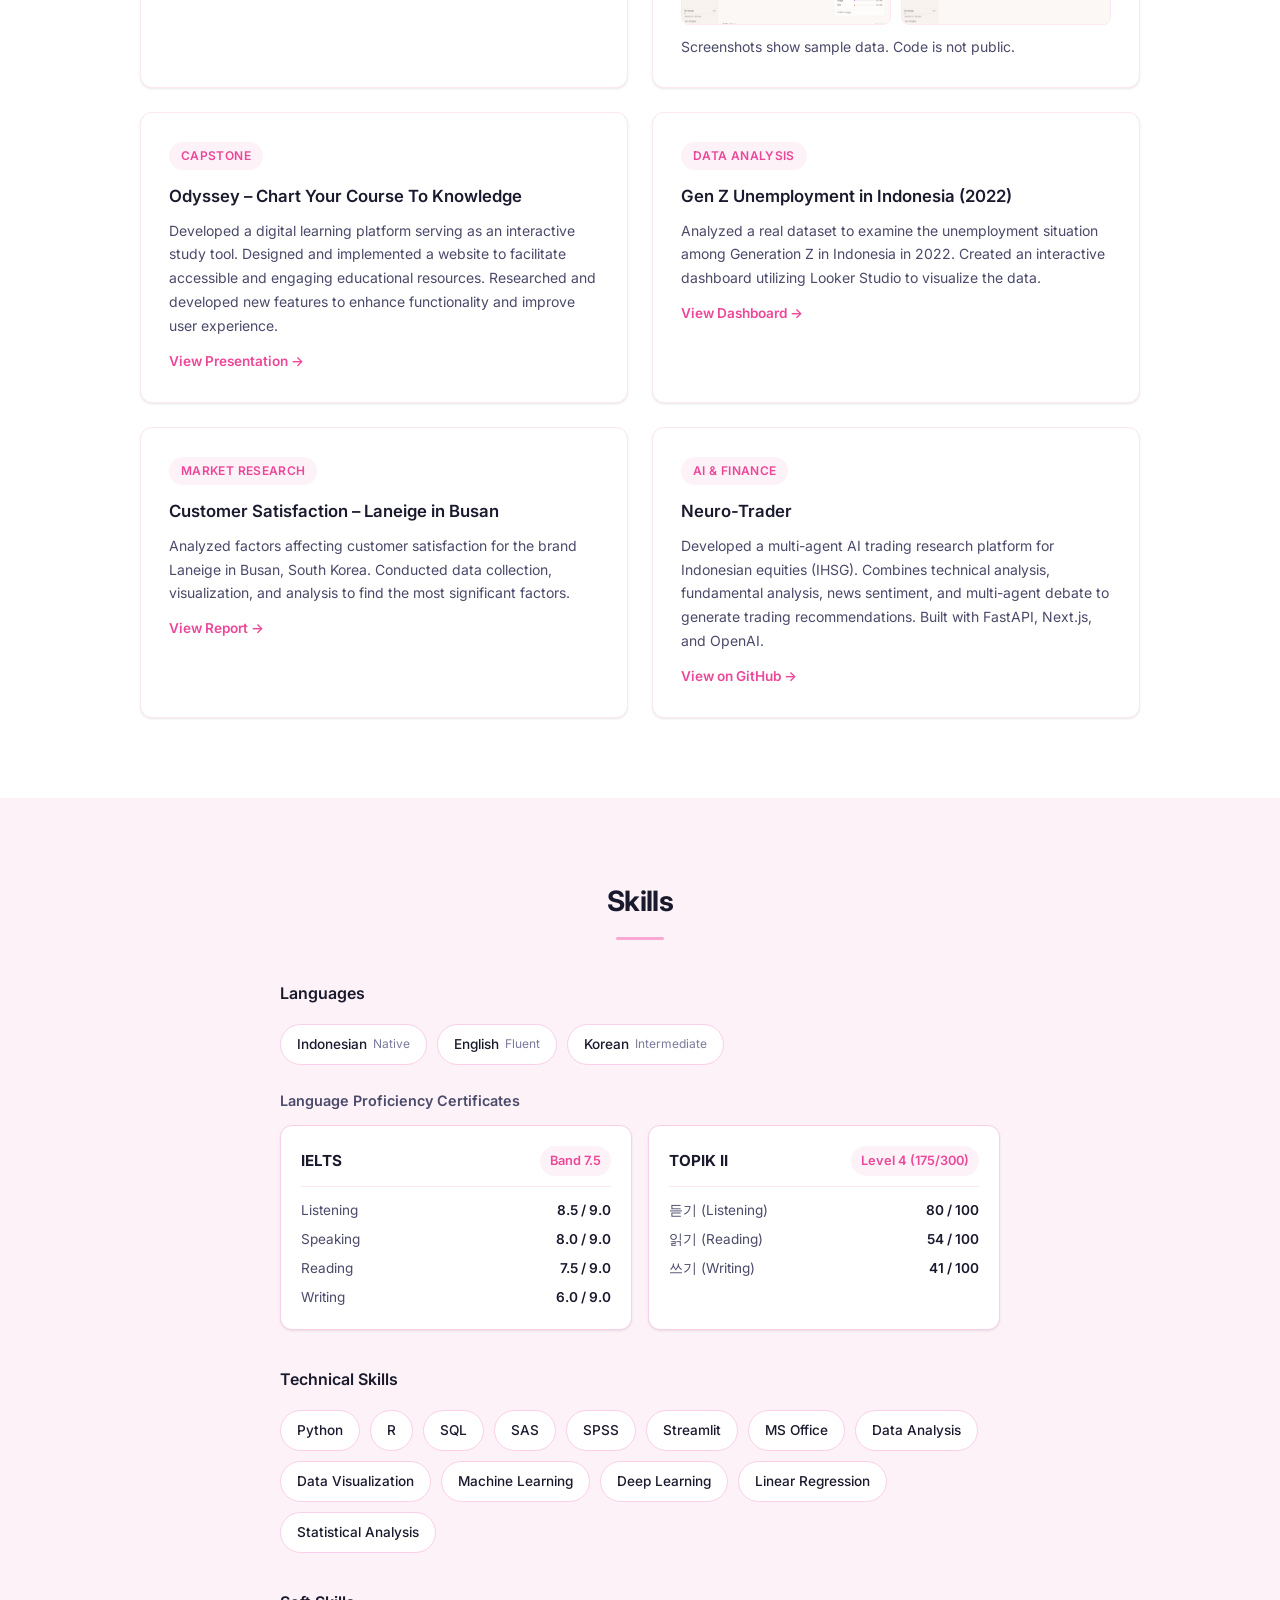
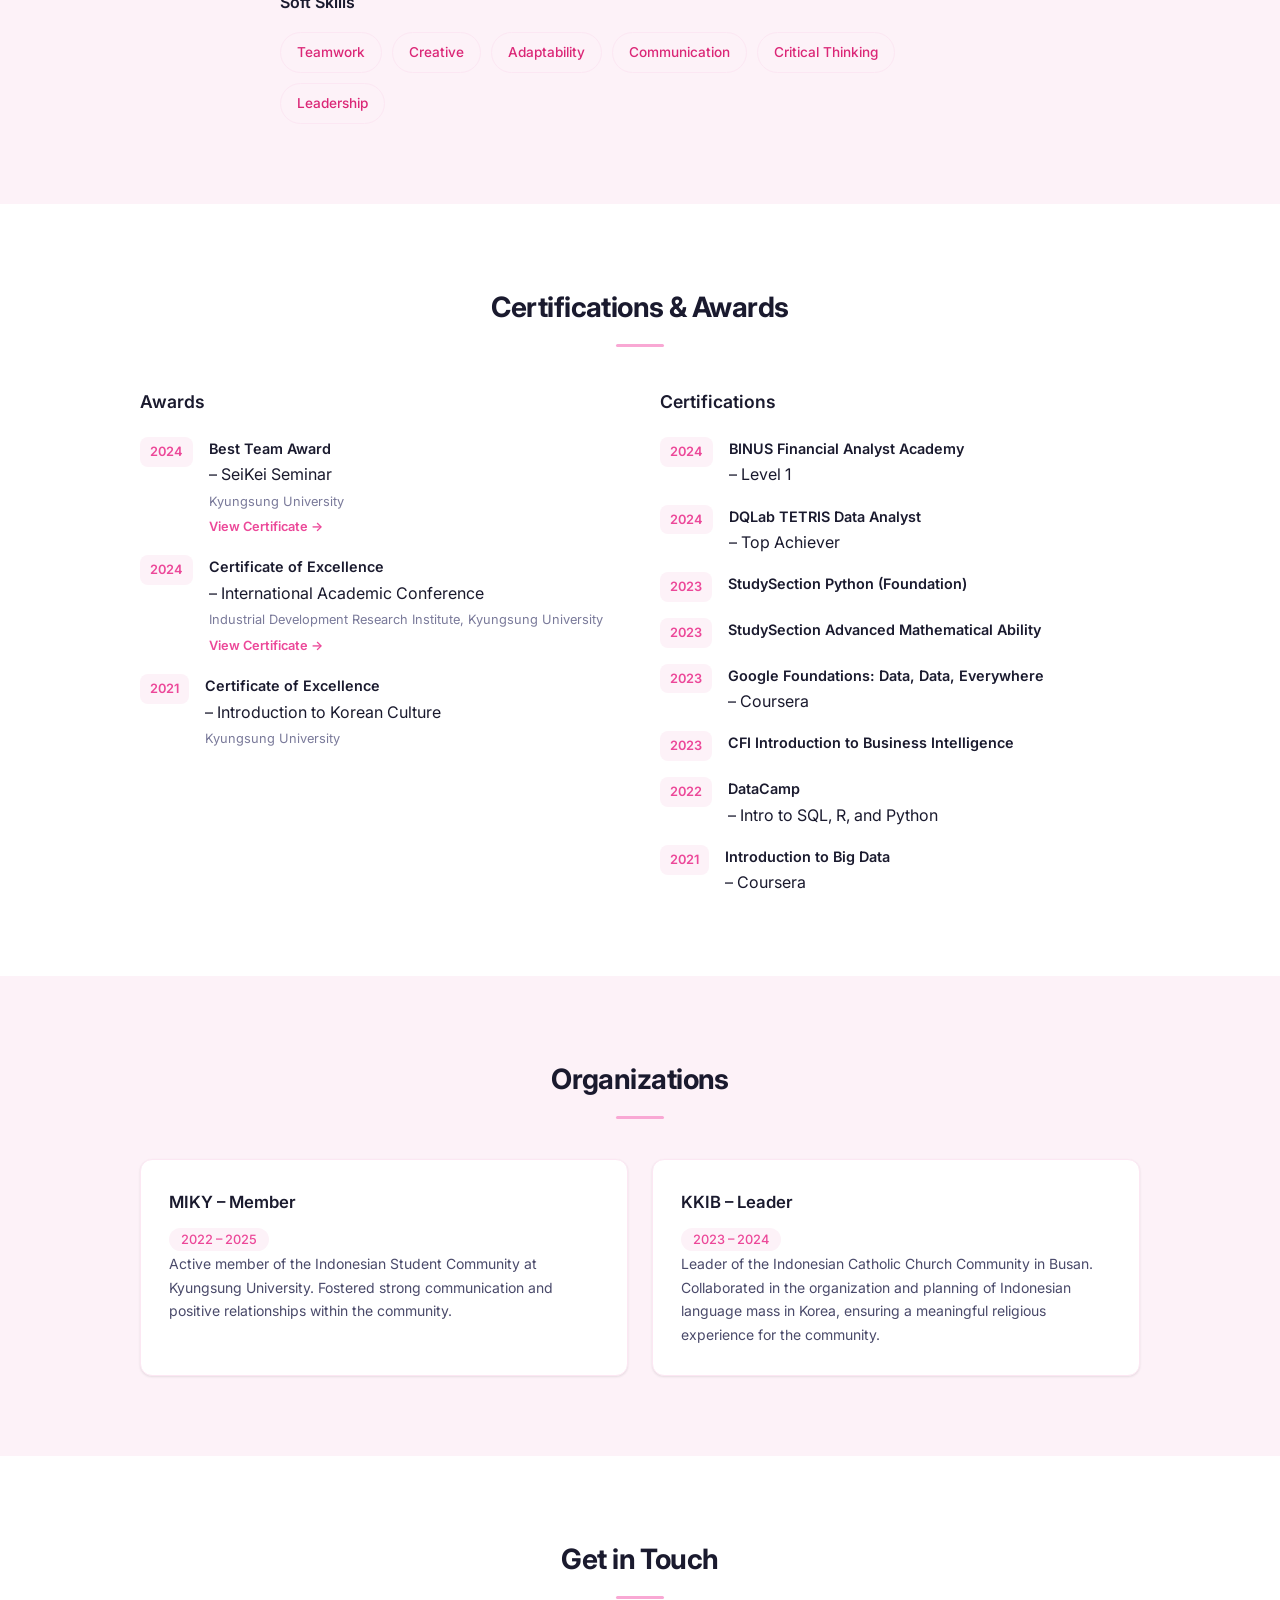
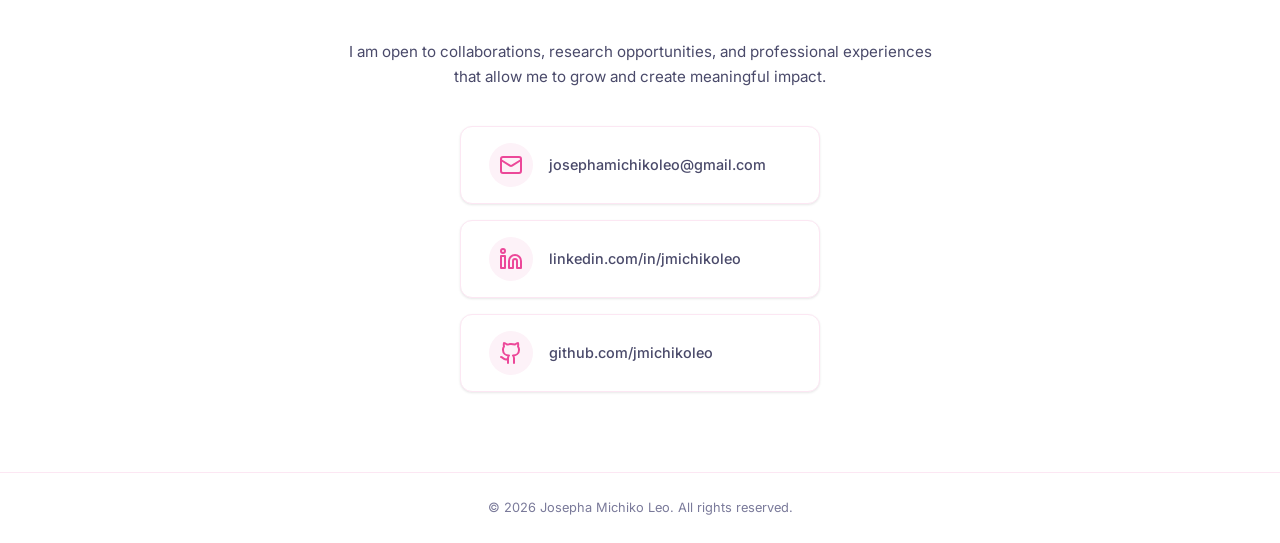
==== commit 2f59b8a0: "Order talks chronologically and set AACL poster date to Nov 6 Co-Authored-By: Claude Opus 5.5 <norep" ====
--- a/index.html
+++ b/index.html
@@ -126,21 +126,6 @@
           <div class="cert-item">
             <span class="cert-year">2026</span>
             <div>
-              <strong>Grounded Revision vs. Prior Injection: Probing Retrieval-Augmented Patent Claim Amendment</strong>
-              <p data-i18n="research.talk3.venue">AACL-IJCNLP 2026 (5th Asia-Pacific Chapter of the ACL &amp; 15th International Joint Conference on NLP) &middot; Hengqin, China &middot; November 6&ndash;10, 2026</p>
-              <p data-i18n="research.talk3.role">Poster Presenter (Findings)</p>
-              <a href="assets/certificates/aacl-ijcnlp-2026-attendance.pdf" target="_blank" class="cert-link" data-i18n="research.talk3.cert">View Certificate &rarr;</a>
-            </div>
-          </div>
-          <div class="photo-gallery photo-gallery-portrait">
-            <figure><img src="assets/conference/aacl-2026-poster.jpg" alt="Presenting the poster at AACL-IJCNLP 2026" loading="lazy"></figure>
-            <figure><img src="assets/conference/aacl-2026-venue.jpg" alt="At the AACL-IJCNLP 2026 venue in Hengqin, China" loading="lazy"></figure>
-          </div>
-        </div>
-        <div class="talk fade-in">
-          <div class="cert-item">
-            <span class="cert-year">2026</span>
-            <div>
               <strong>Retrieval-Augmented Code Adaptation for Automated Optimization Problem Solving: The AgenticOR Framework for Logistics and Optimization Research</strong>
               <p data-i18n="research.talk1.venue">14th International Conference on Logistics and Maritime Systems (LOGMS 2026) &middot; Barcelona, Spain &middot; July 8, 2026</p>
               <p data-i18n="research.talk1.role">Presenter &amp; Session Chair (Optimization Methods, OR &amp; AI)</p>
@@ -163,6 +148,21 @@
           <div class="photo-gallery">
             <figure><img src="assets/conference/bk21-singapore-title.jpg" alt="Presenting at the BK21 workshop in Singapore" loading="lazy"></figure>
             <figure><img src="assets/conference/bk21-singapore-talk.jpg" alt="Presenting research questions at the BK21 workshop" loading="lazy"></figure>
+          </div>
+        </div>
+        <div class="talk fade-in">
+          <div class="cert-item">
+            <span class="cert-year">2026</span>
+            <div>
+              <strong>Grounded Revision vs. Prior Injection: Probing Retrieval-Augmented Patent Claim Amendment</strong>
+              <p data-i18n="research.talk3.venue">AACL-IJCNLP 2026 (5th Asia-Pacific Chapter of the ACL &amp; 15th International Joint Conference on NLP) &middot; Hengqin, China &middot; November 6, 2026</p>
+              <p data-i18n="research.talk3.role">Poster Presenter (Findings)</p>
+              <a href="assets/certificates/aacl-ijcnlp-2026-attendance.pdf" target="_blank" class="cert-link" data-i18n="research.talk3.cert">View Certificate &rarr;</a>
+            </div>
+          </div>
+          <div class="photo-gallery photo-gallery-portrait">
+            <figure><img src="assets/conference/aacl-2026-poster.jpg" alt="Presenting the poster at AACL-IJCNLP 2026" loading="lazy"></figure>
+            <figure><img src="assets/conference/aacl-2026-venue.jpg" alt="At the AACL-IJCNLP 2026 venue in Hengqin, China" loading="lazy"></figure>
           </div>
         </div>
       </div>
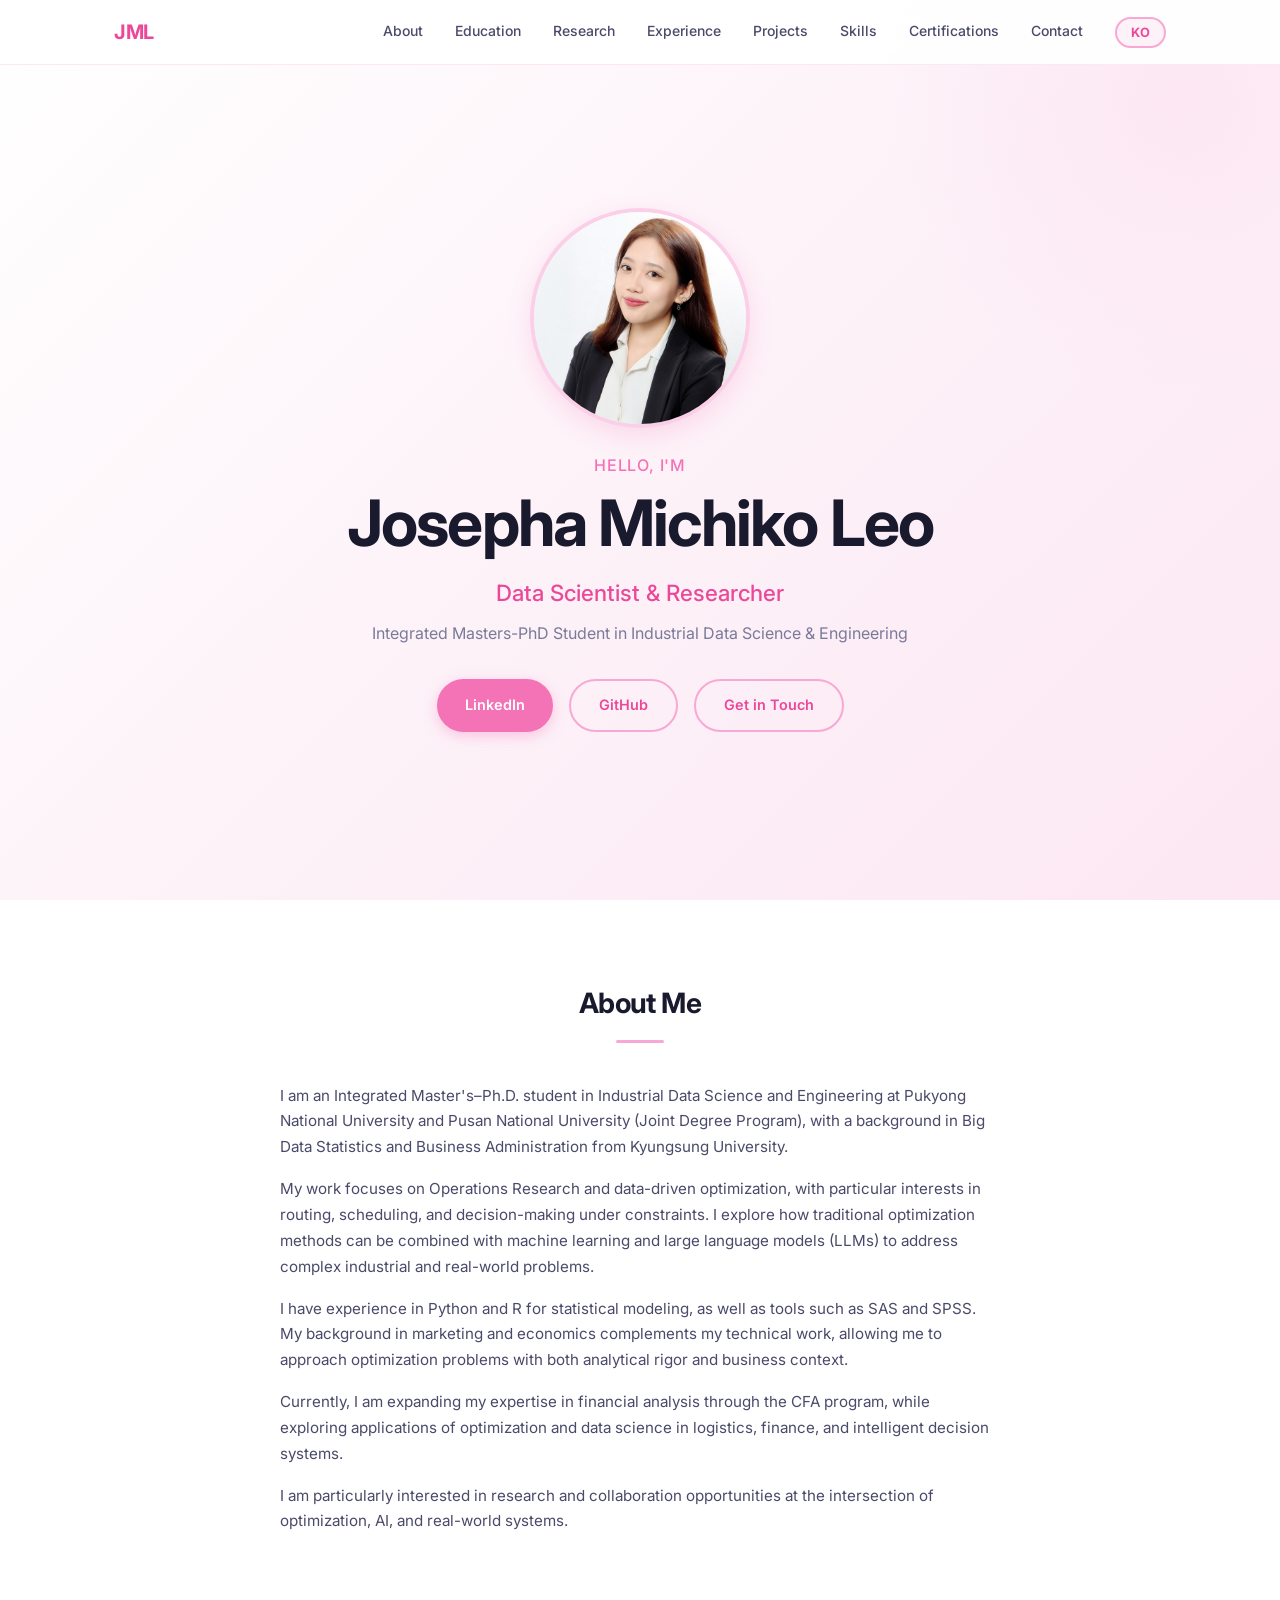
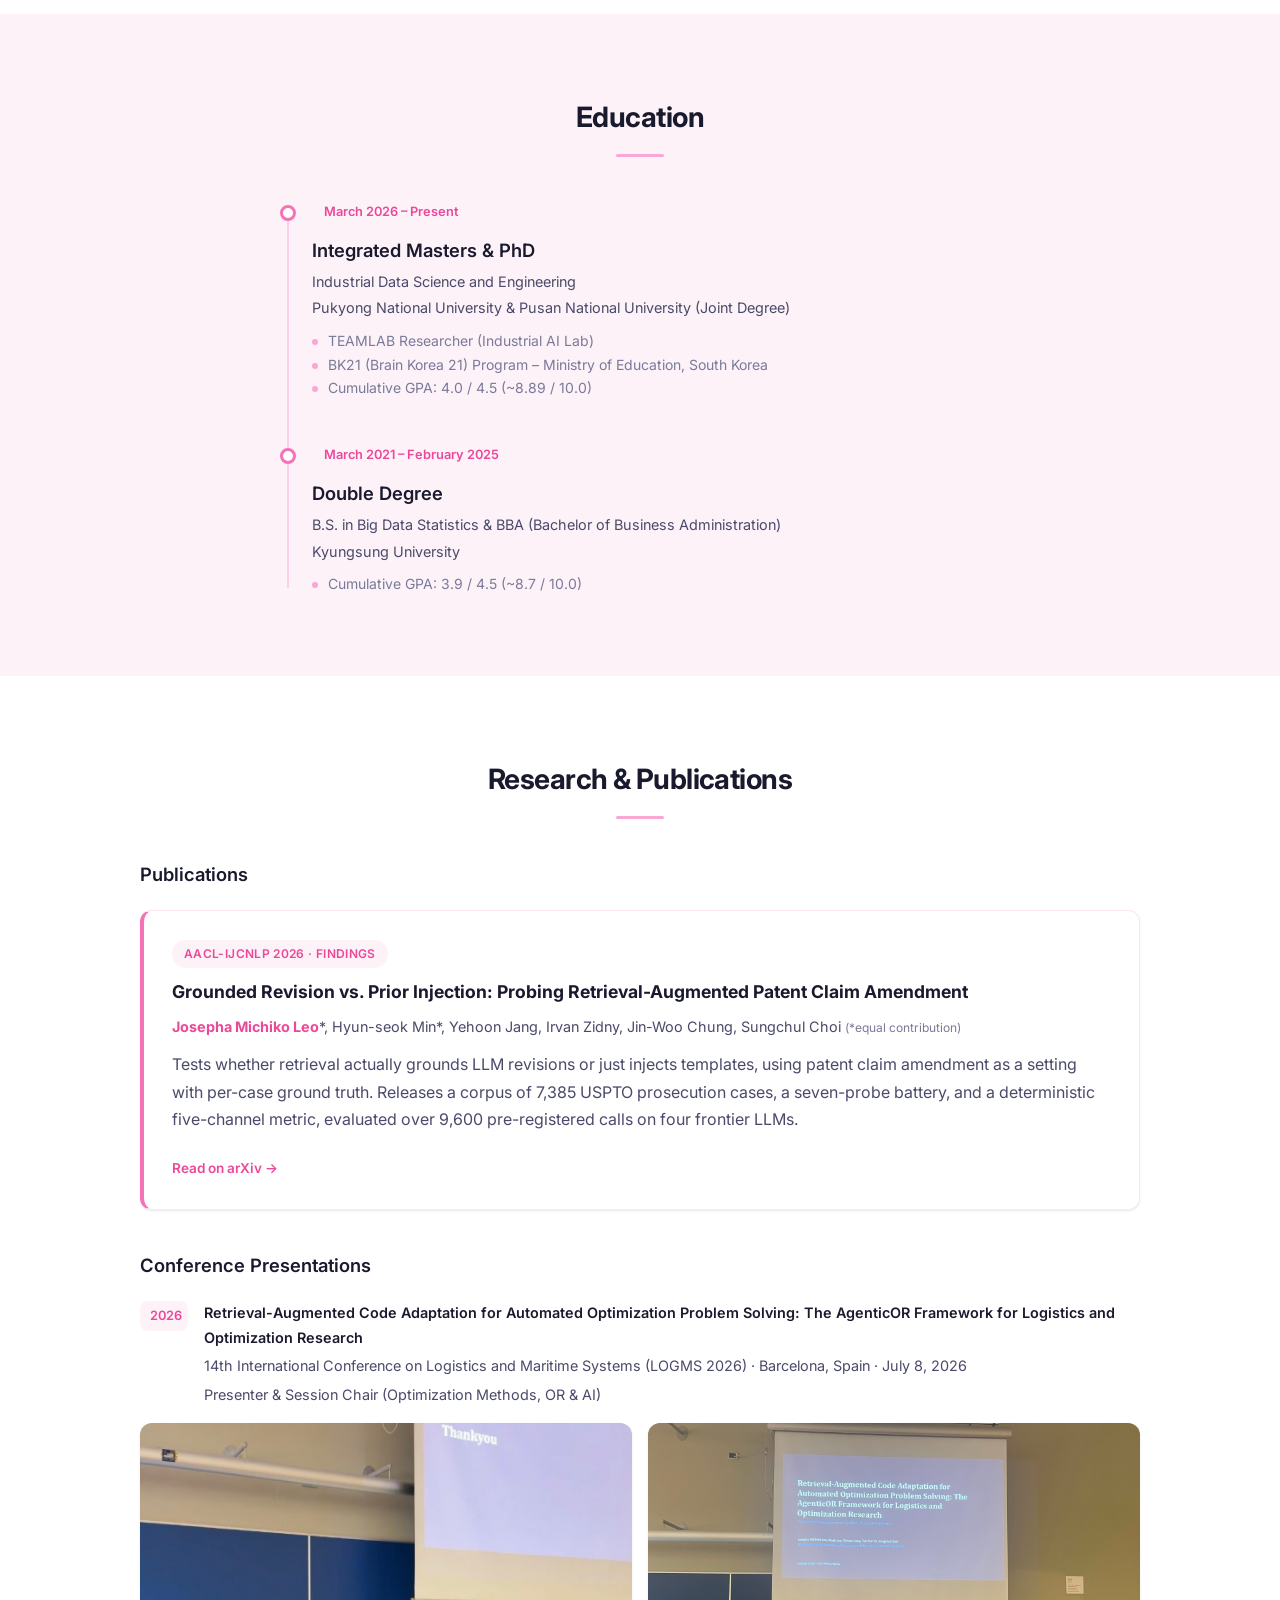
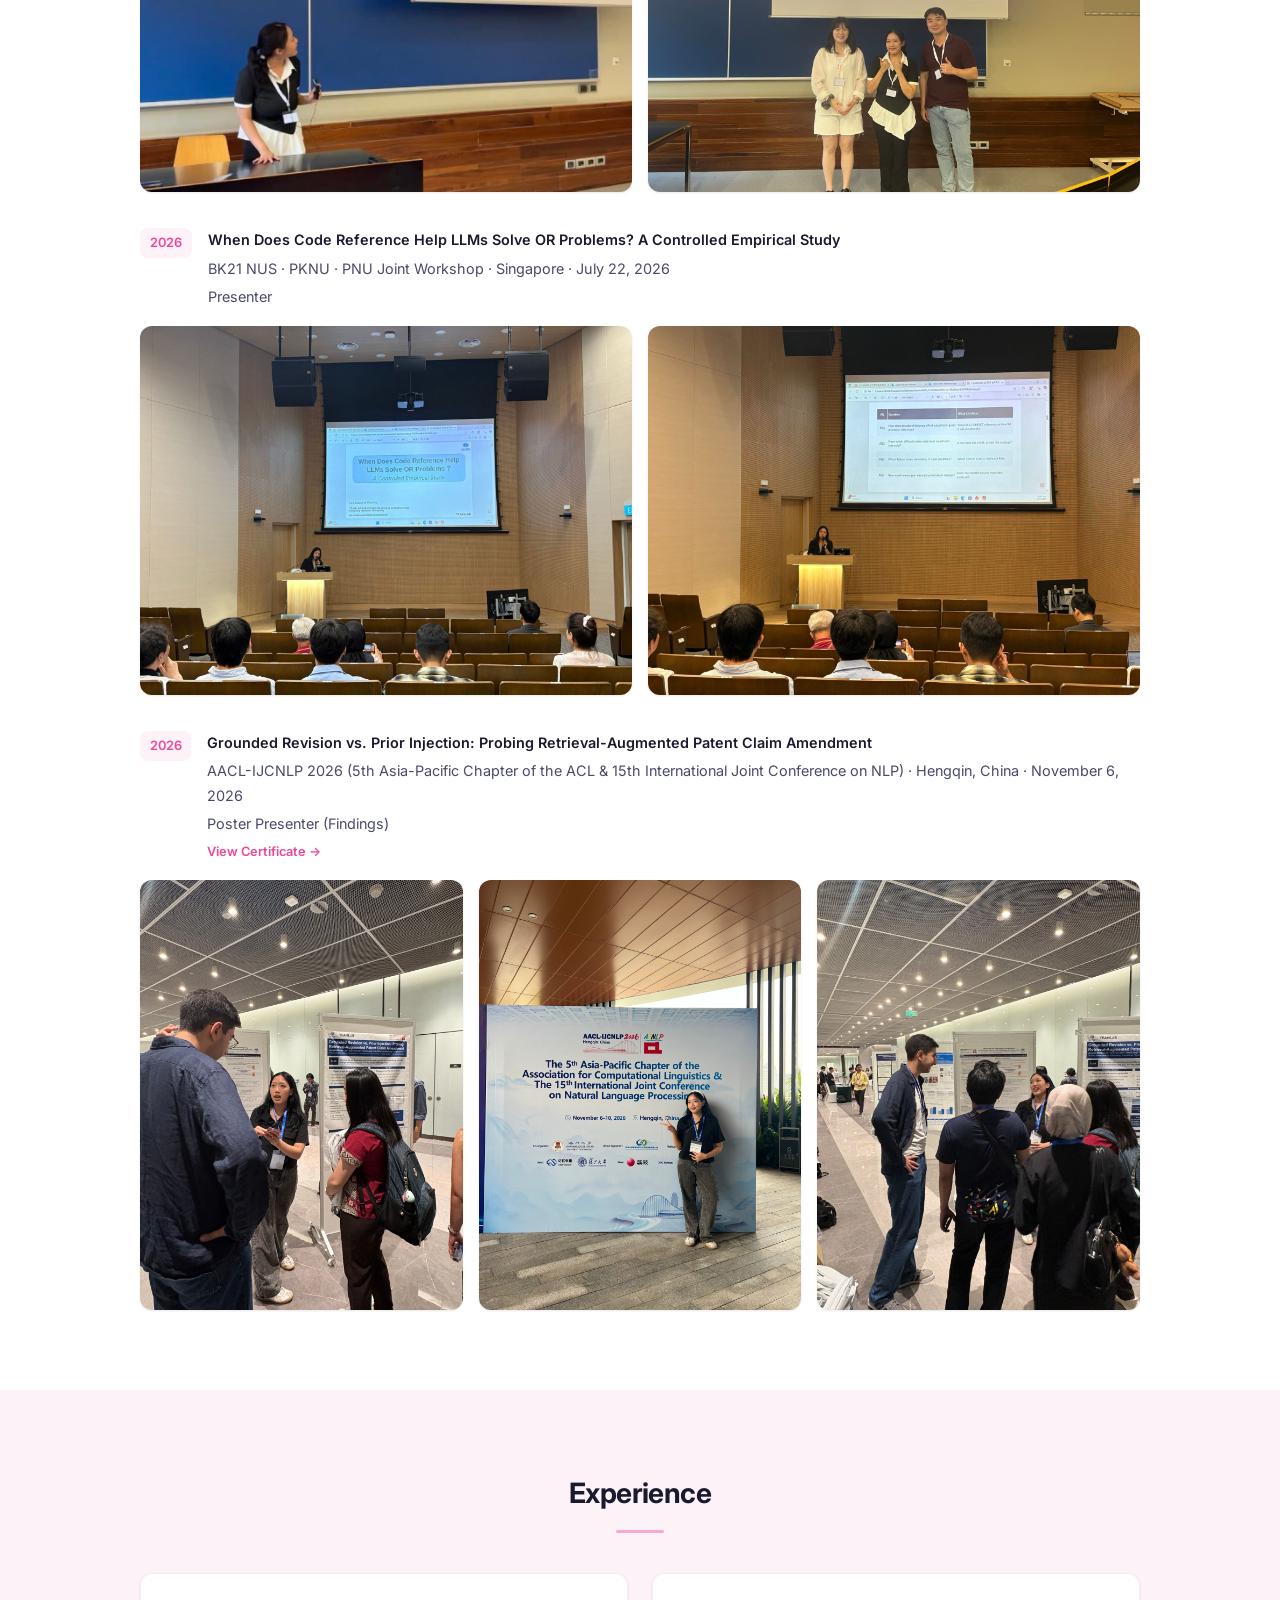
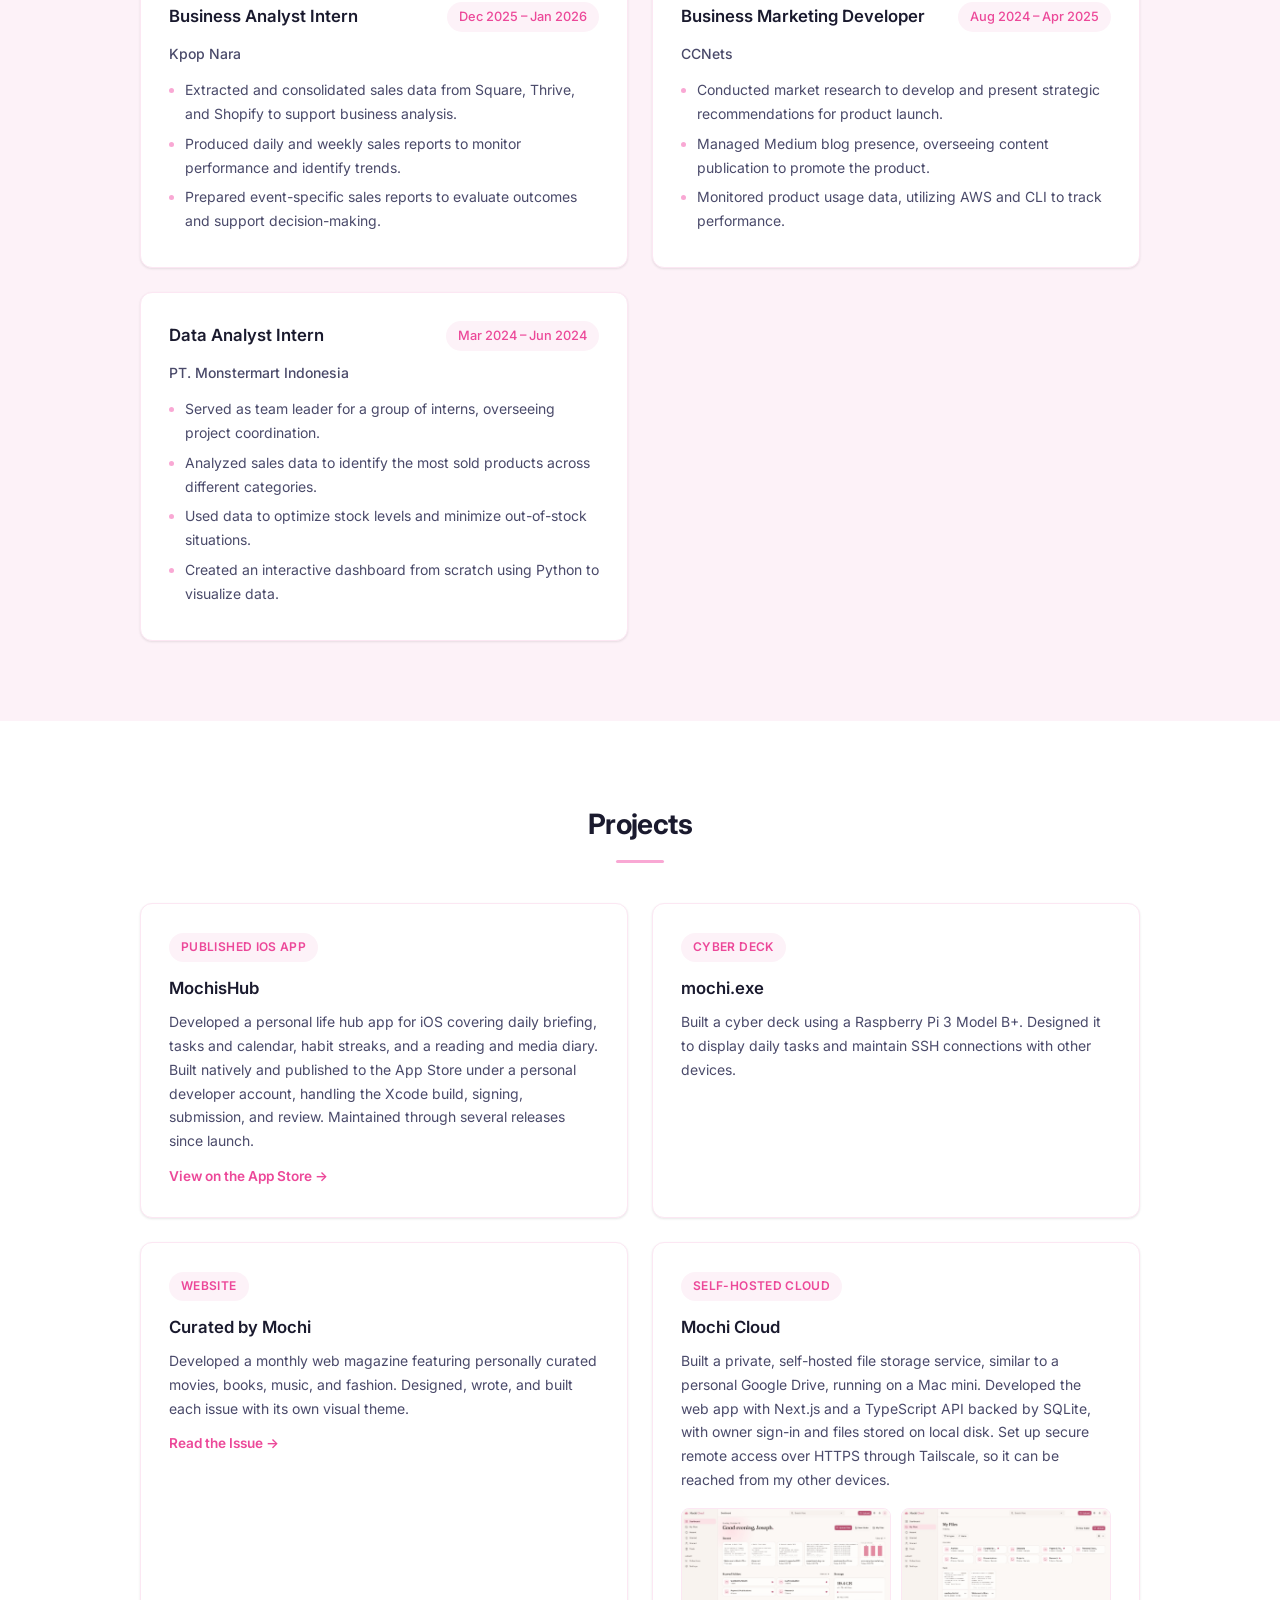
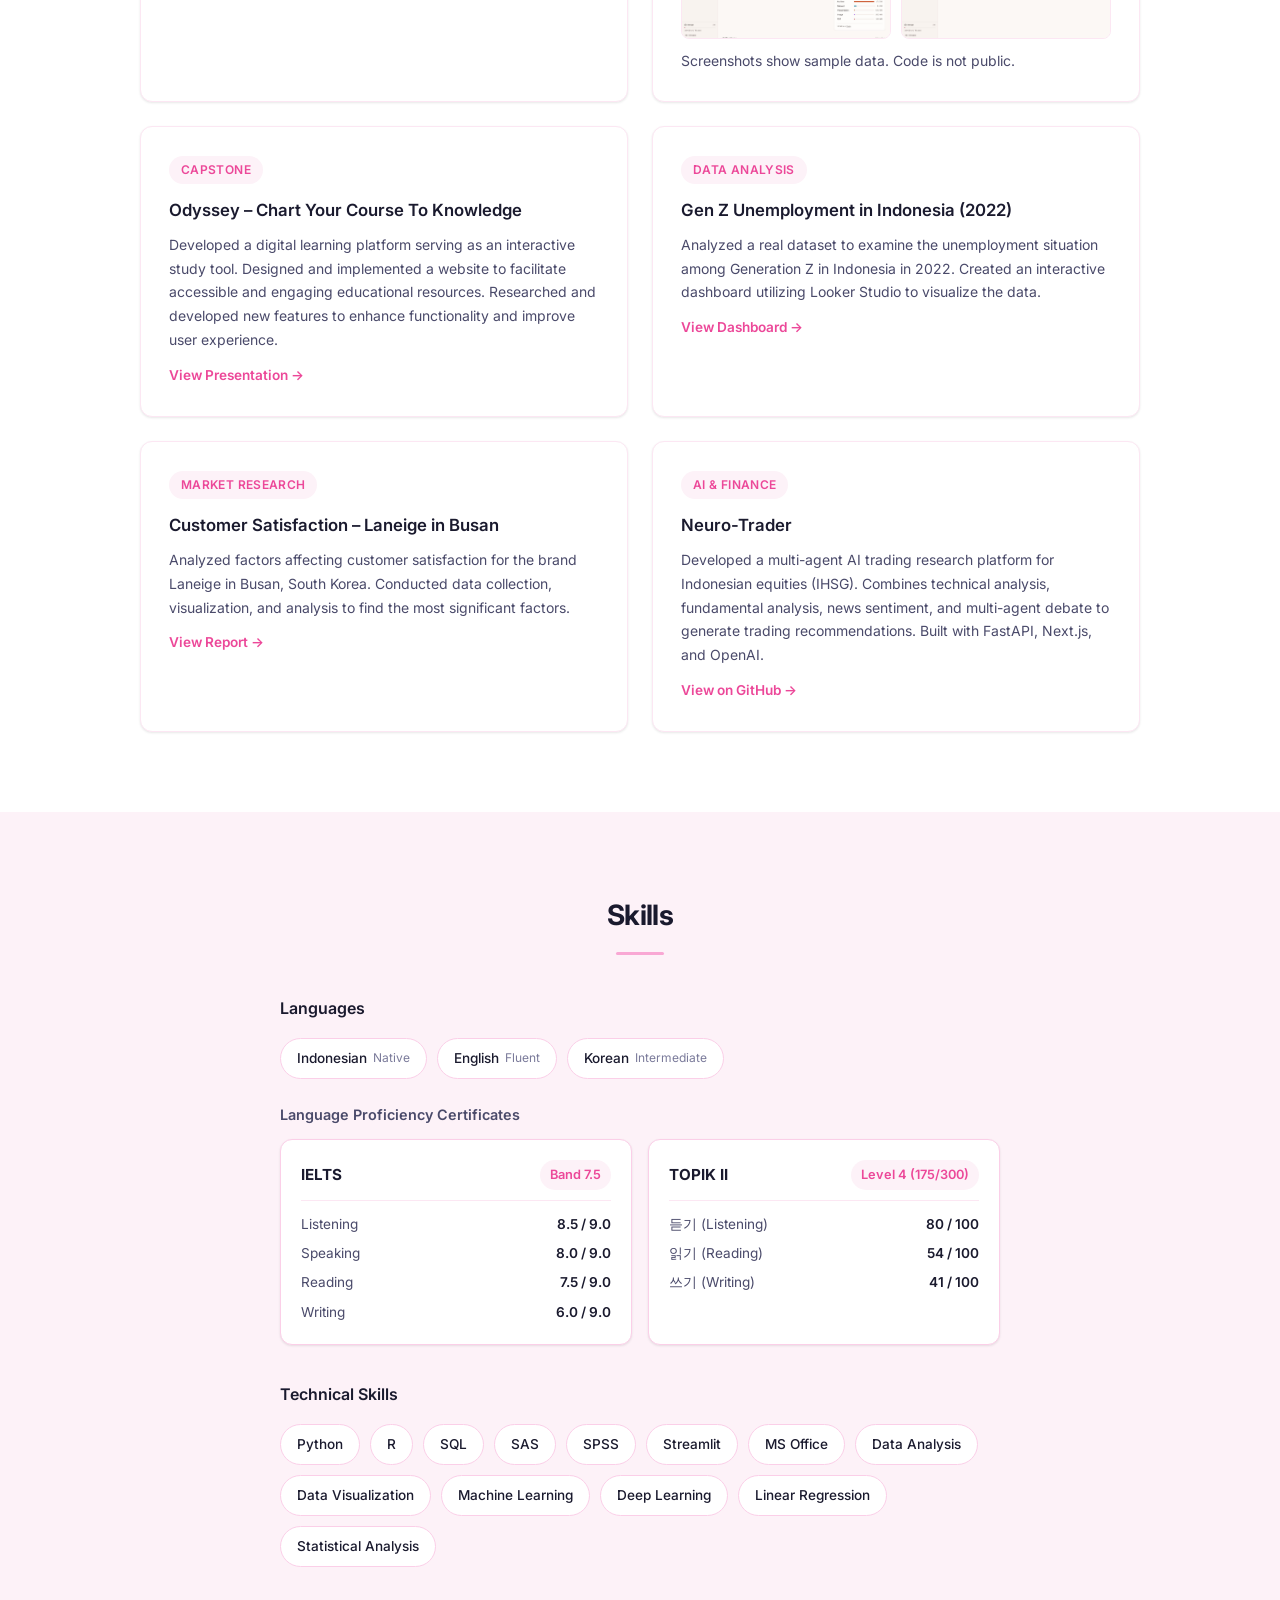
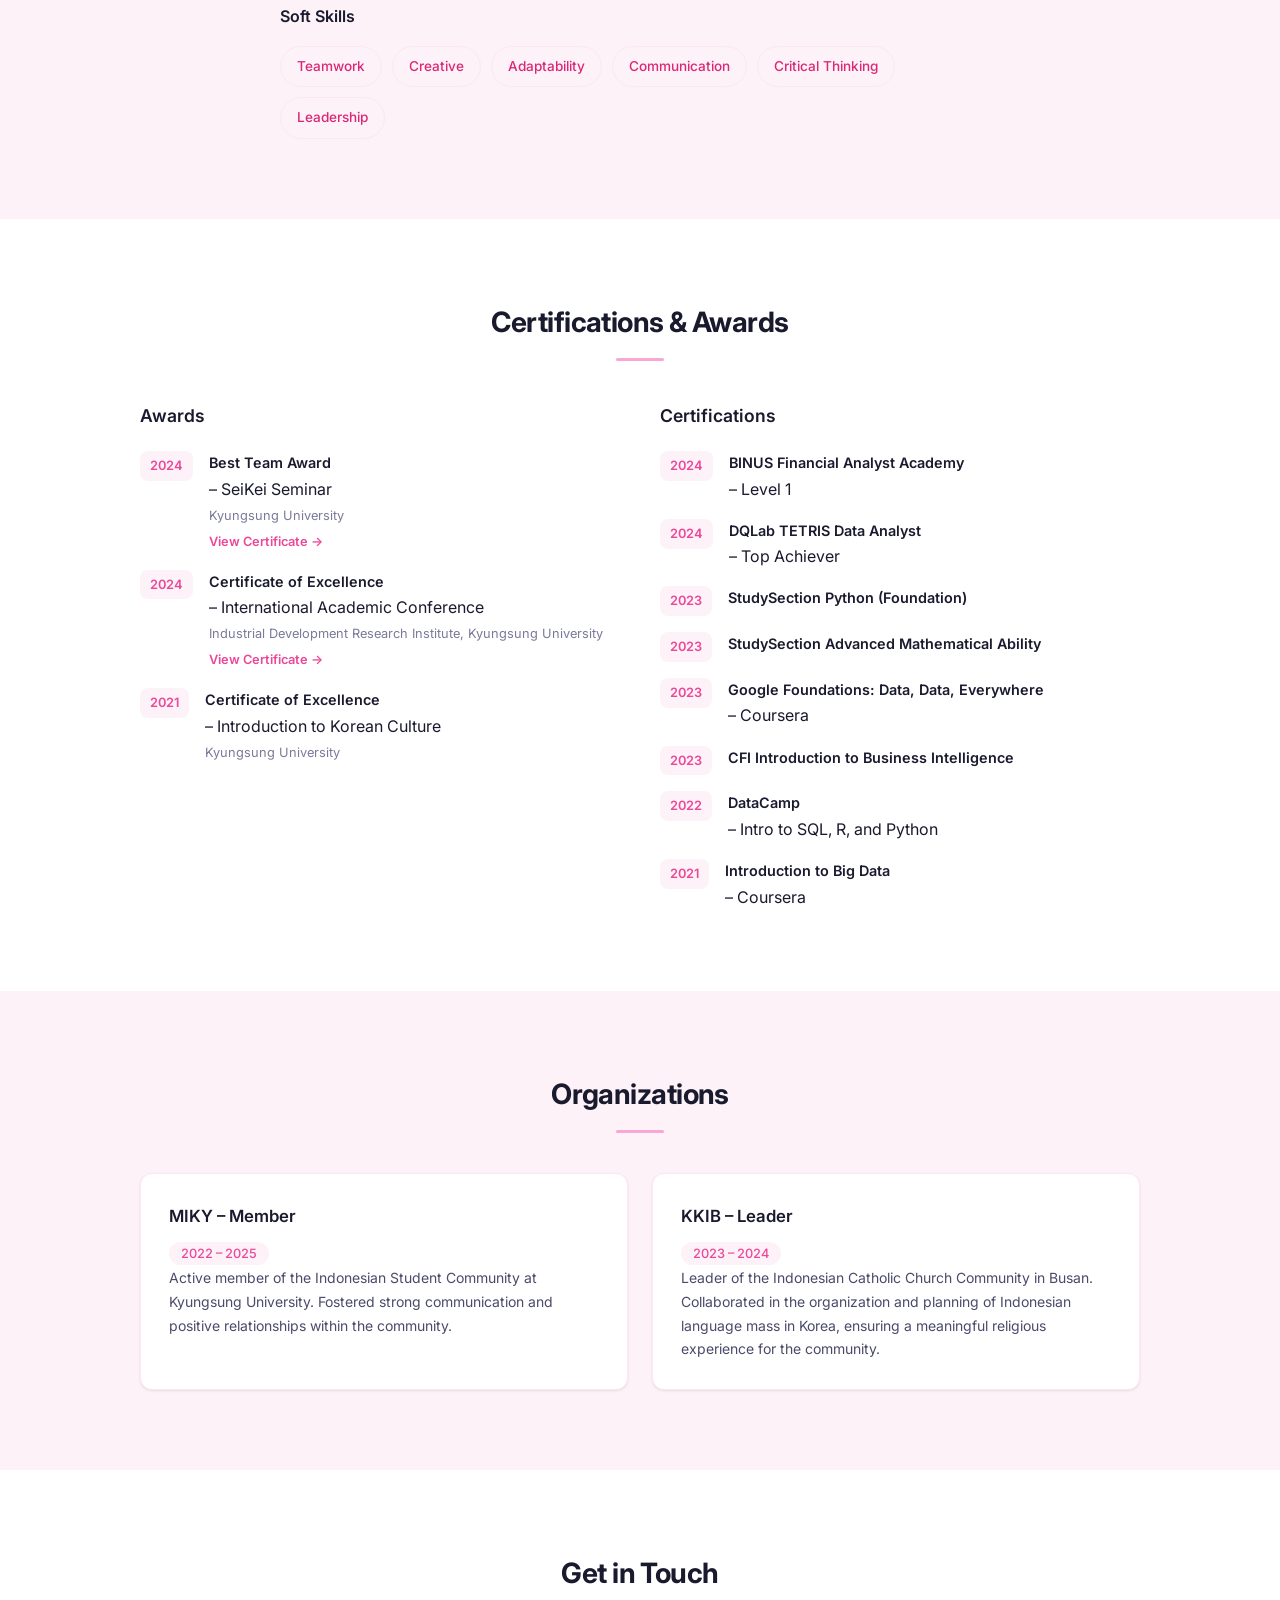
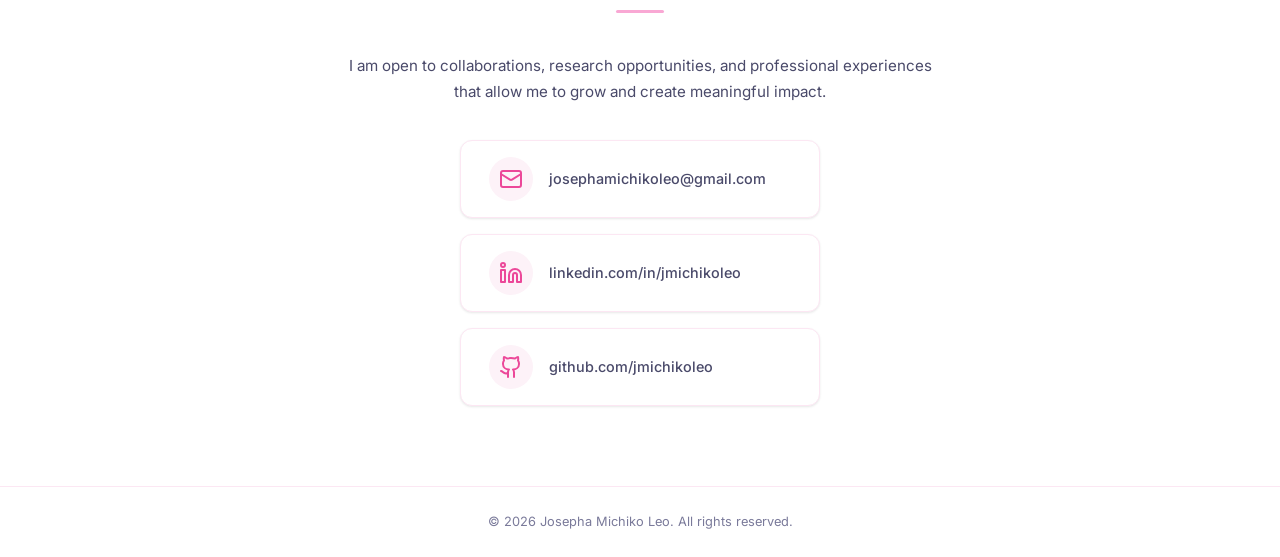
==== commit 30befc54: "Add poster conversation photo to AACL gallery, three across Co-Authored-By: Claude Opus 5.5 <noreply" ====
--- a/index.html
+++ b/index.html
@@ -163,6 +163,7 @@
           <div class="photo-gallery photo-gallery-portrait">
             <figure><img src="assets/conference/aacl-2026-poster.jpg" alt="Presenting the poster at AACL-IJCNLP 2026" loading="lazy"></figure>
             <figure><img src="assets/conference/aacl-2026-venue.jpg" alt="At the AACL-IJCNLP 2026 venue in Hengqin, China" loading="lazy"></figure>
+            <figure><img src="assets/conference/aacl-2026-conversation.jpg" alt="Talking with visitors at the AACL-IJCNLP 2026 poster session" loading="lazy"></figure>
           </div>
         </div>
       </div>
--- a/style.css
+++ b/style.css
@@ -1062,7 +1062,13 @@
 }
 
 .photo-gallery-portrait {
-  max-width: 640px;
+  grid-template-columns: repeat(3, 1fr);
+}
+
+@media (max-width: 480px) {
+  .photo-gallery-portrait {
+    grid-template-columns: 1fr;
+  }
 }
 
 .photo-gallery-portrait figure {
